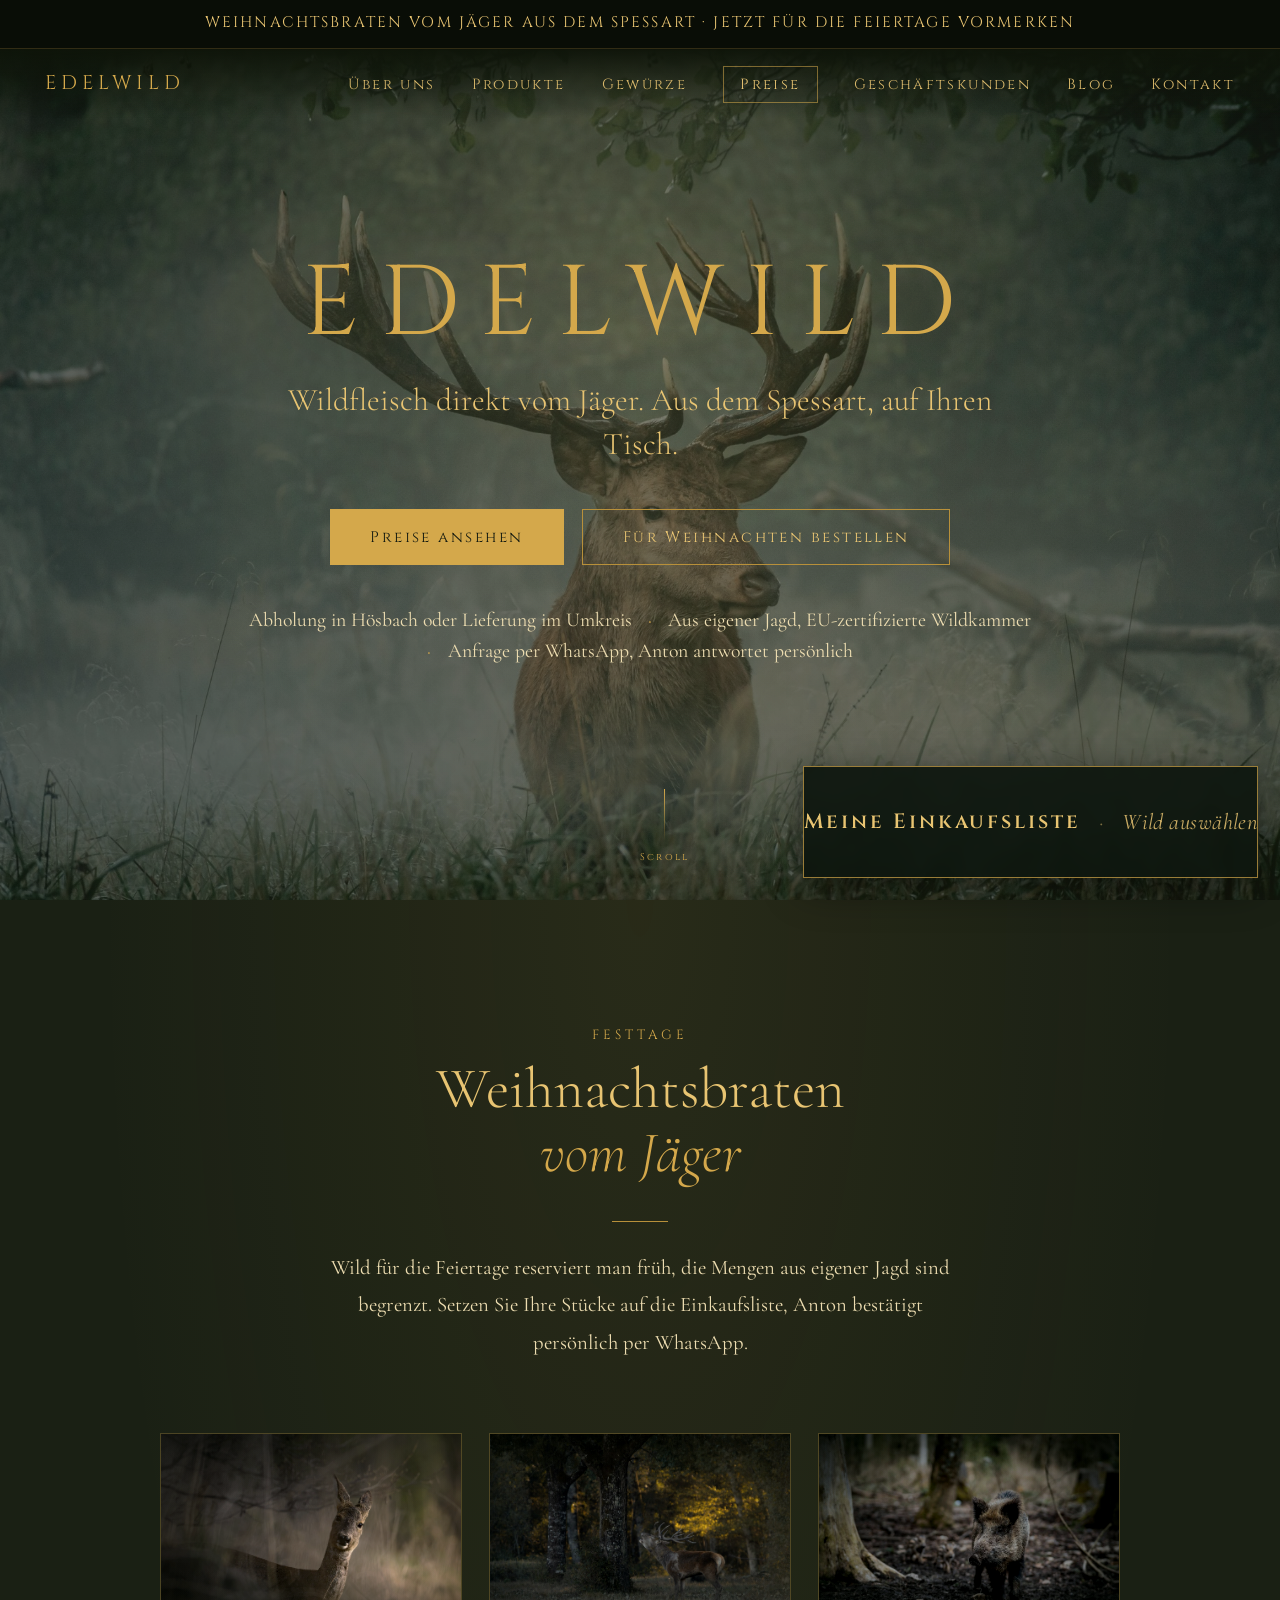
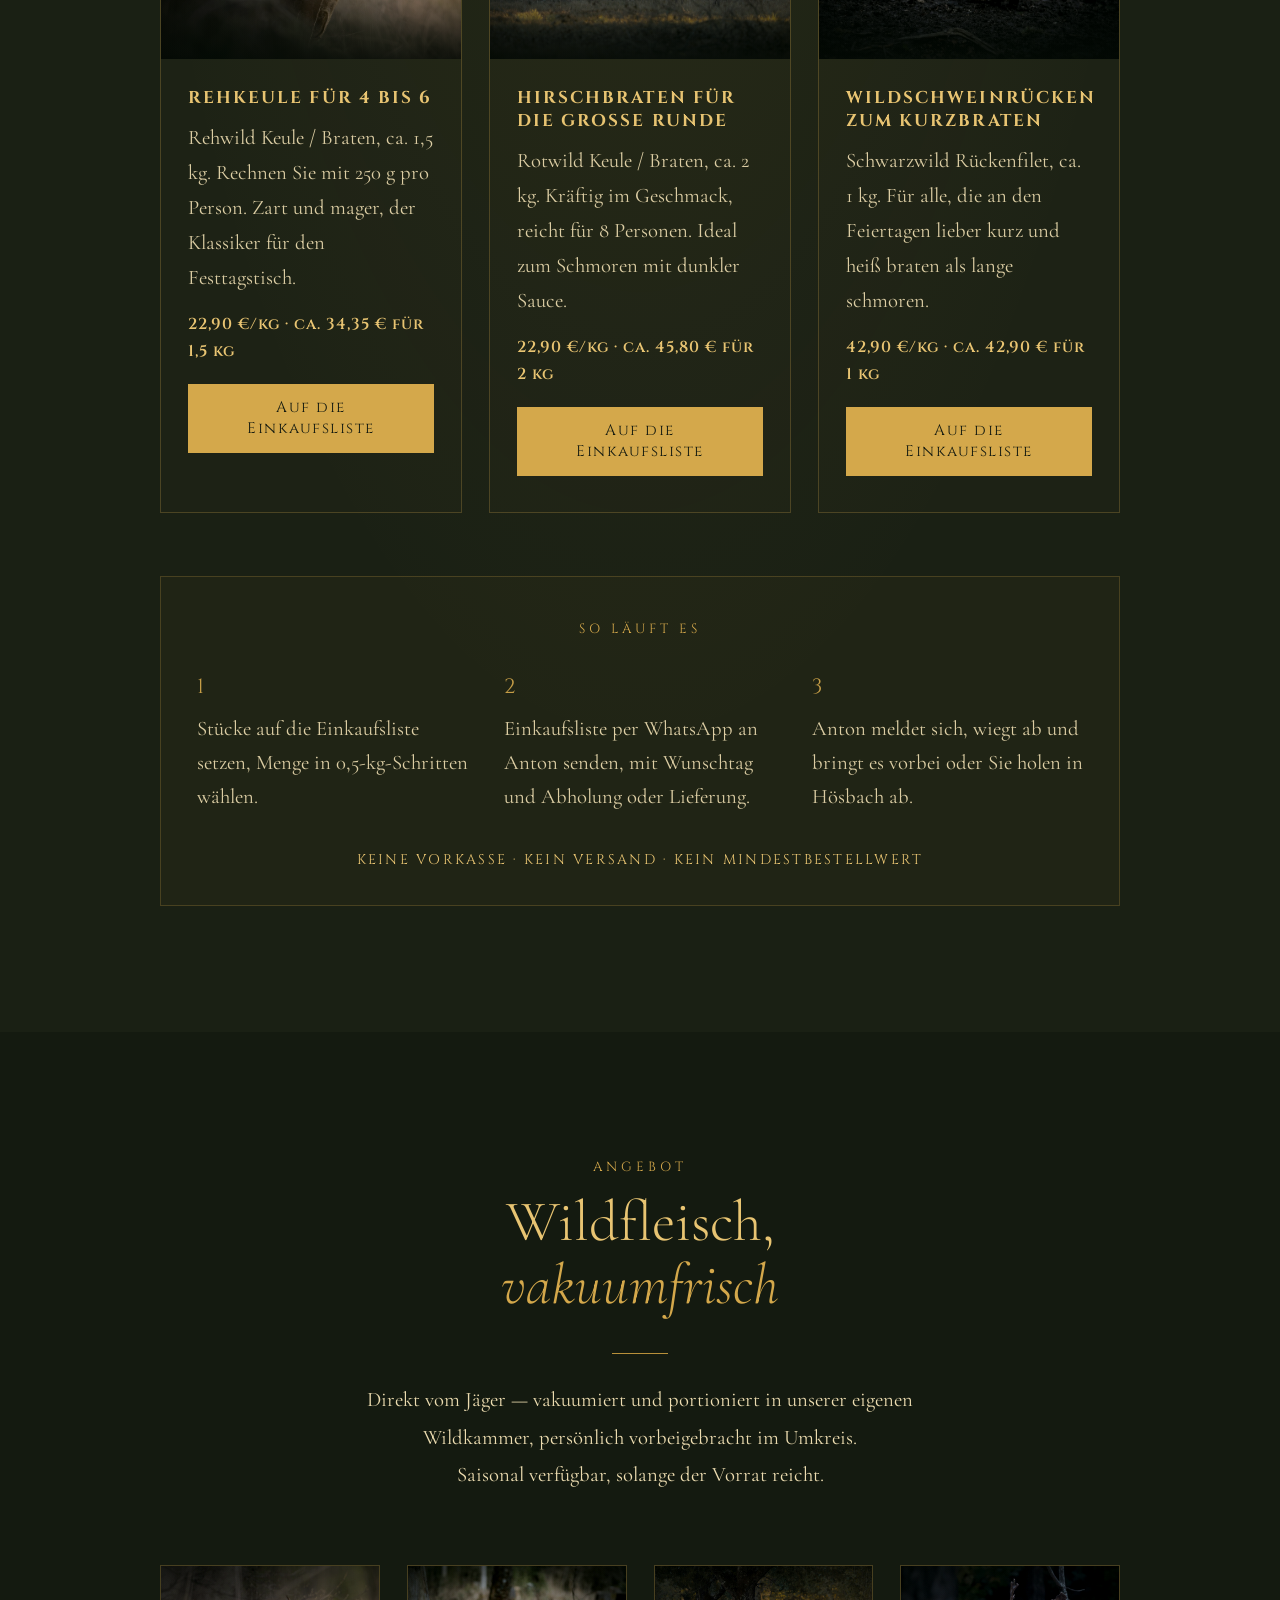
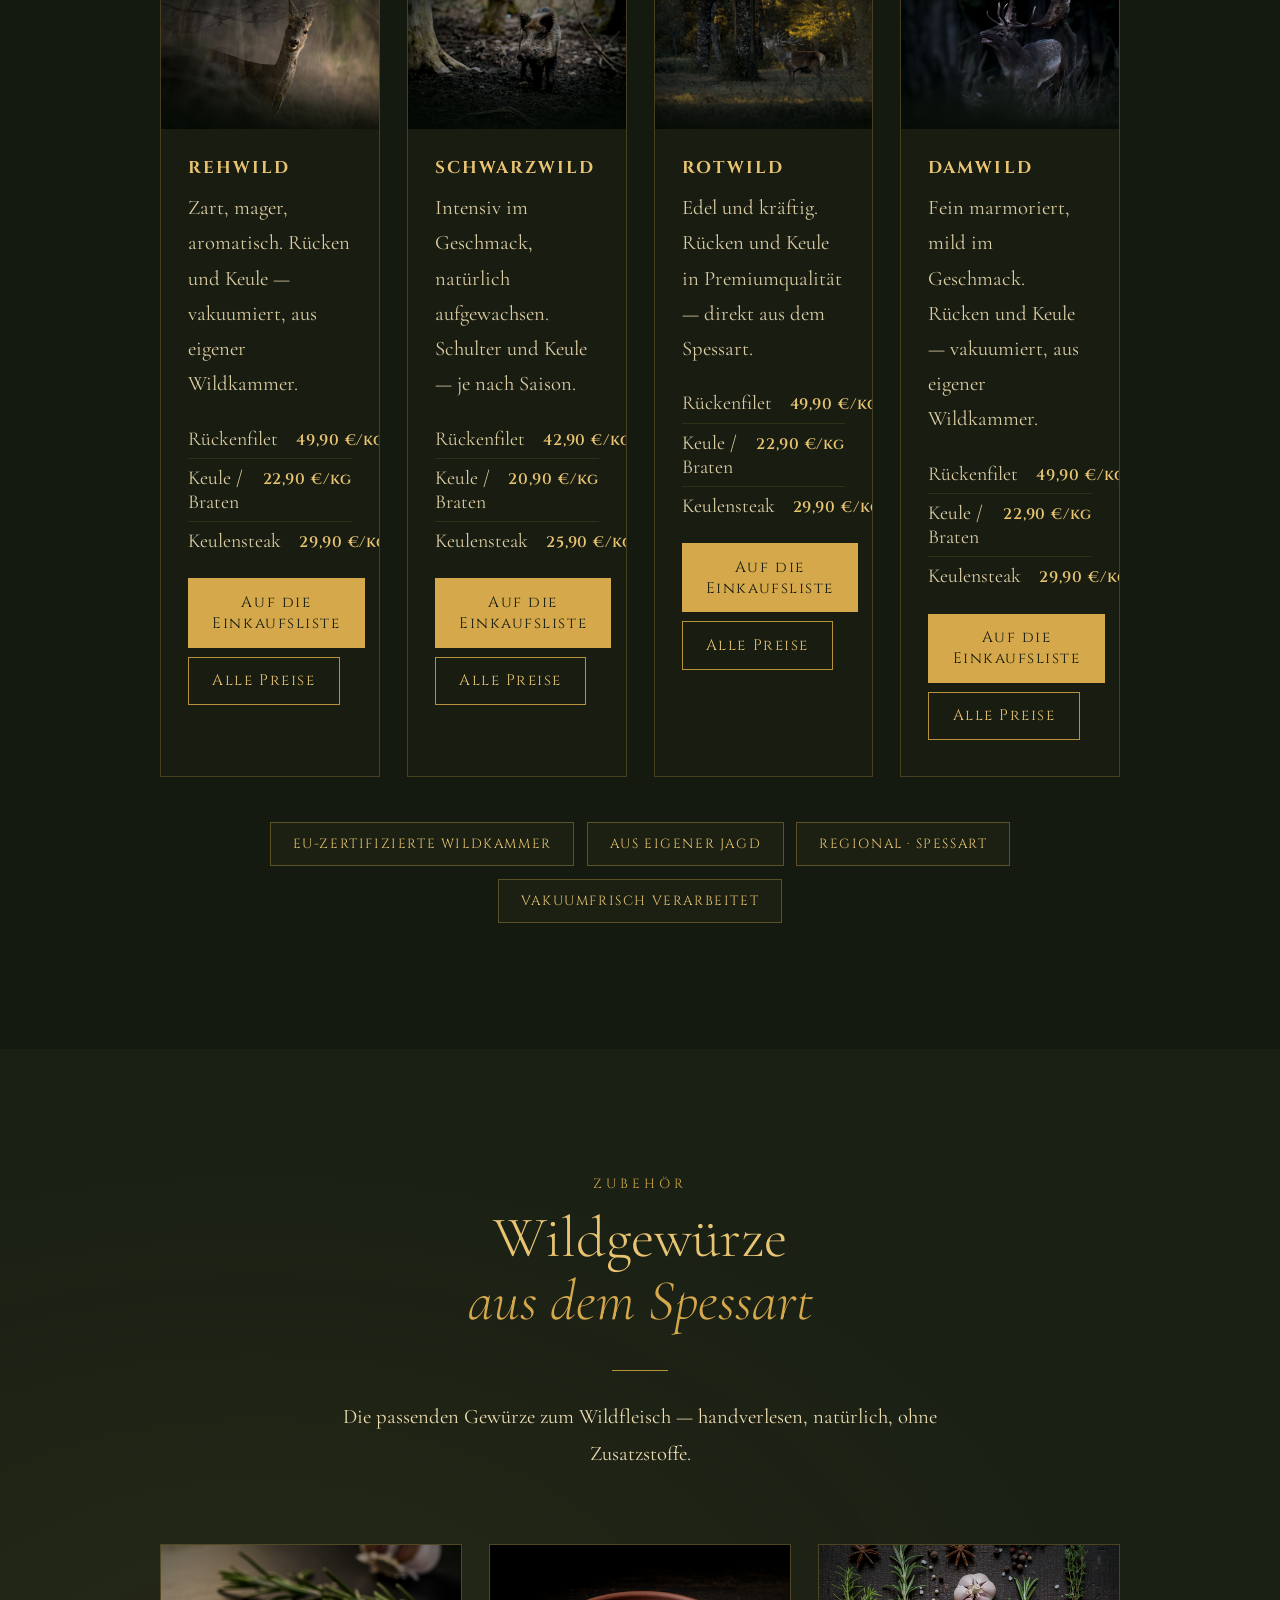
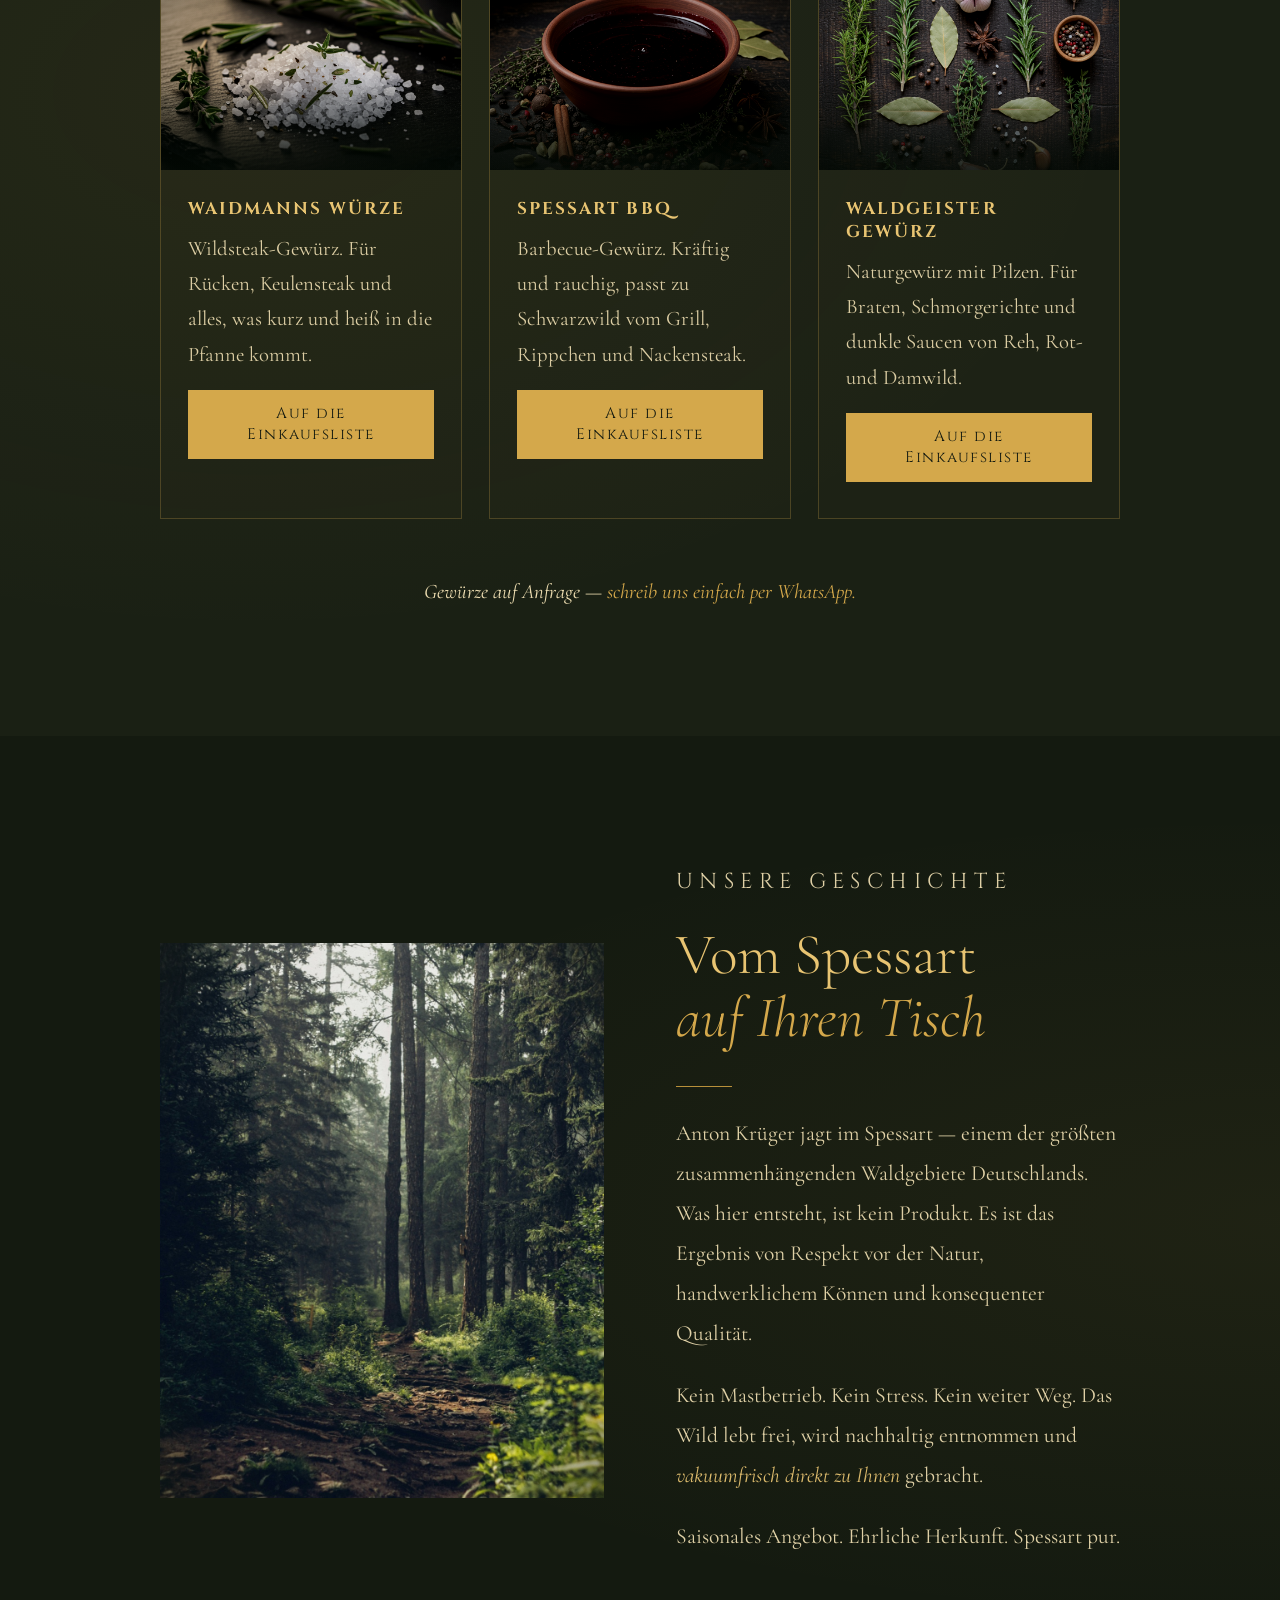
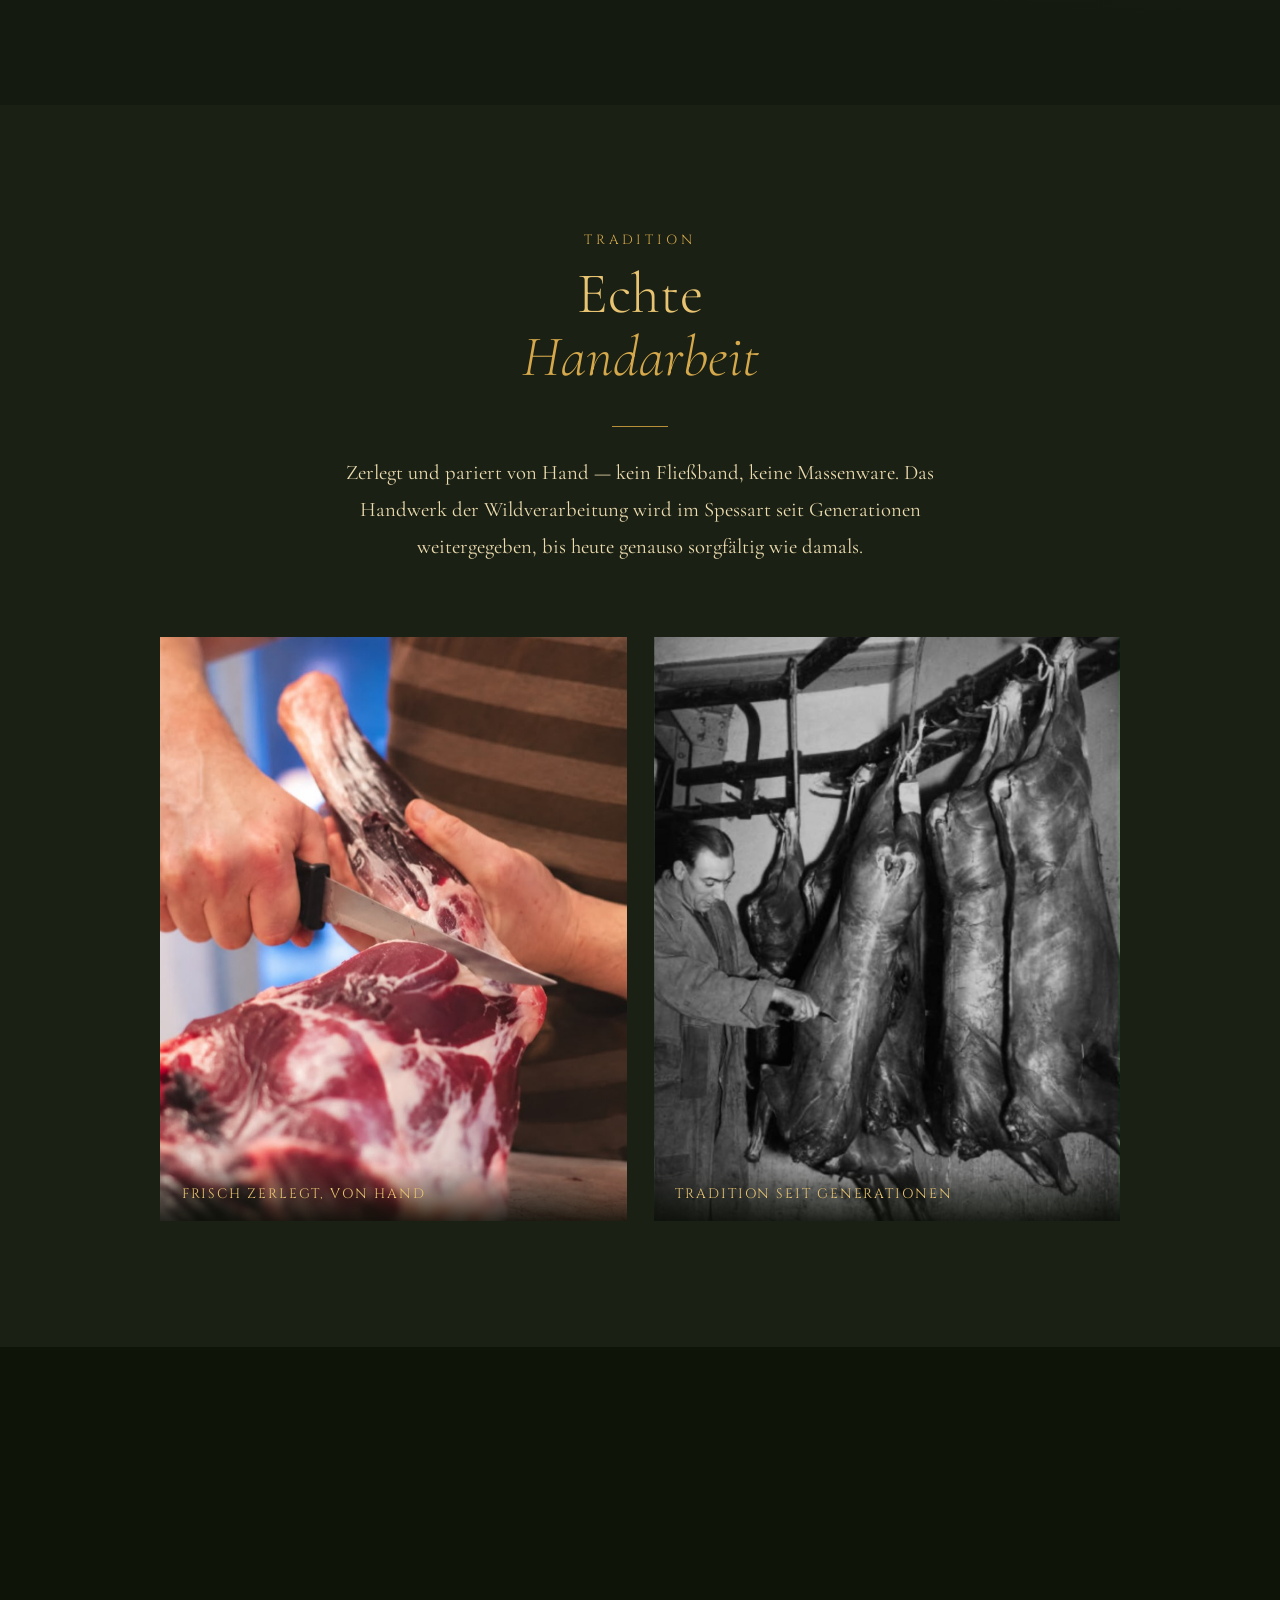
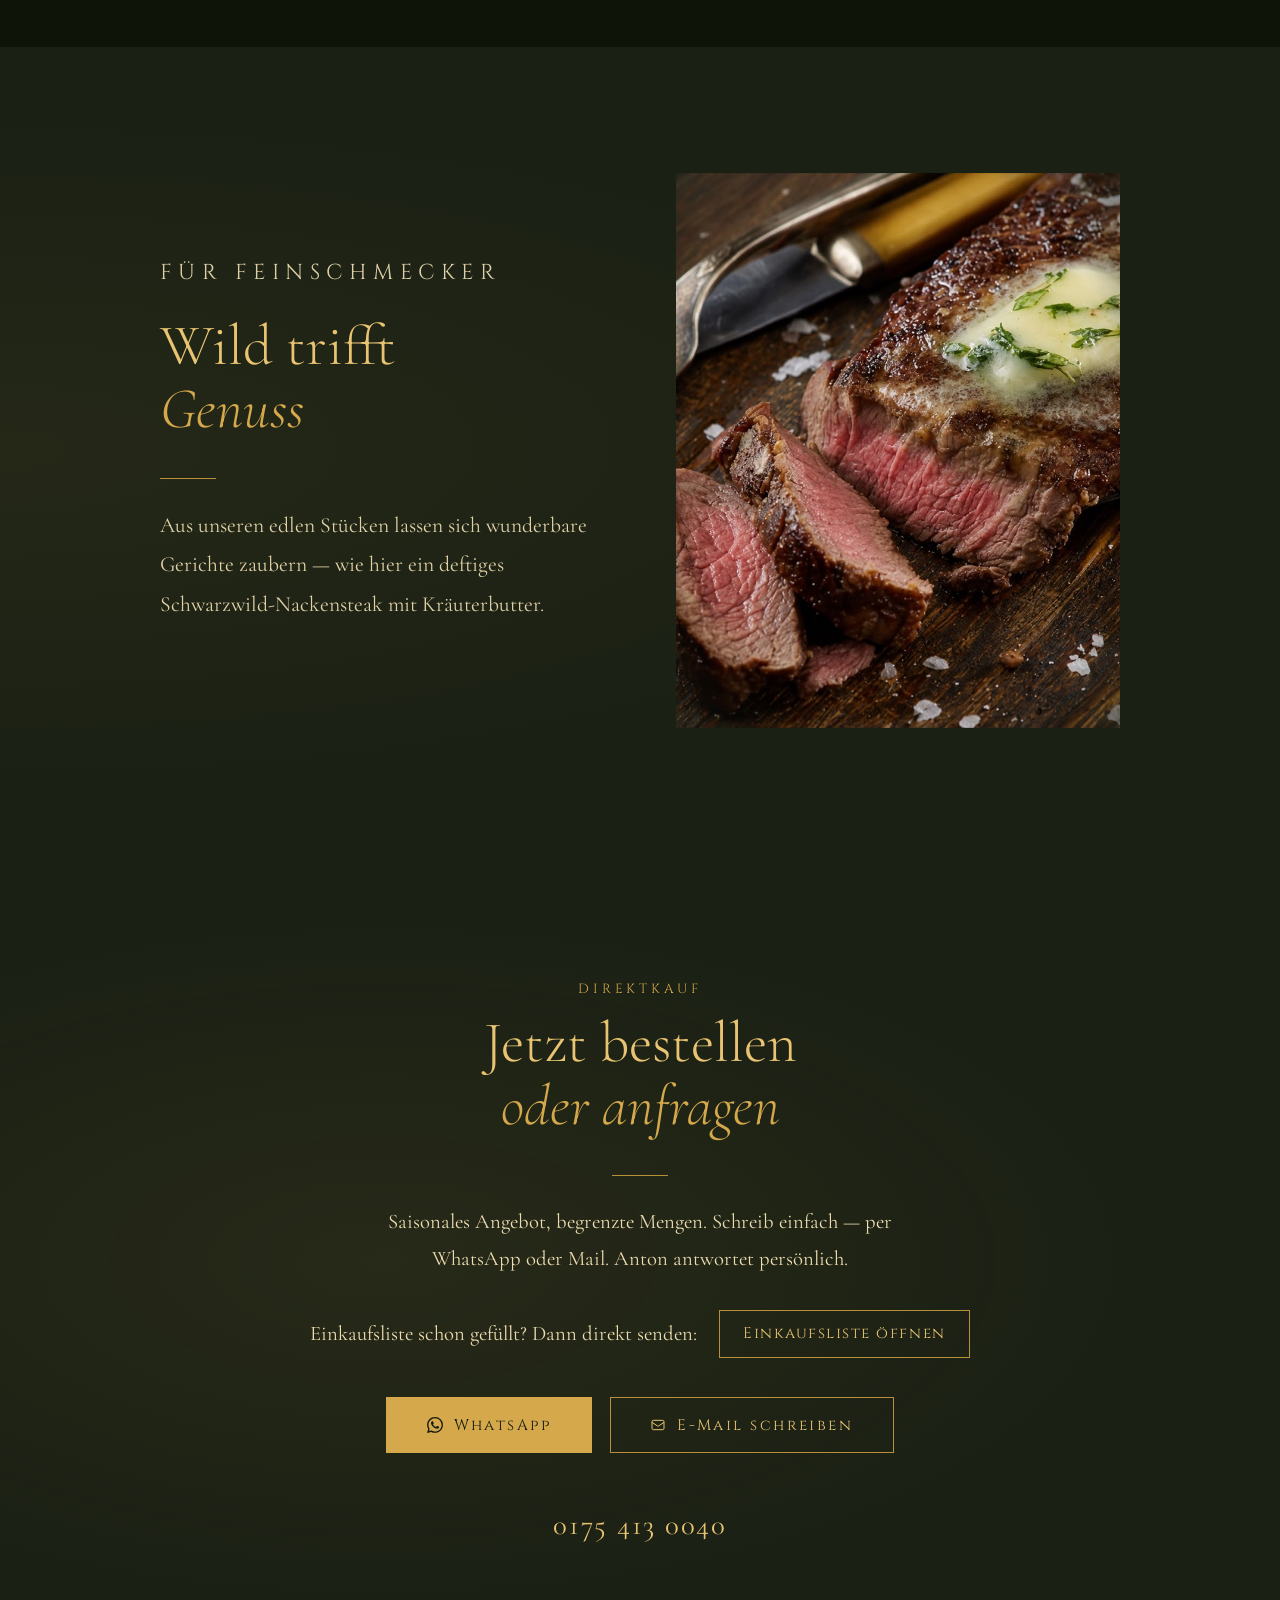
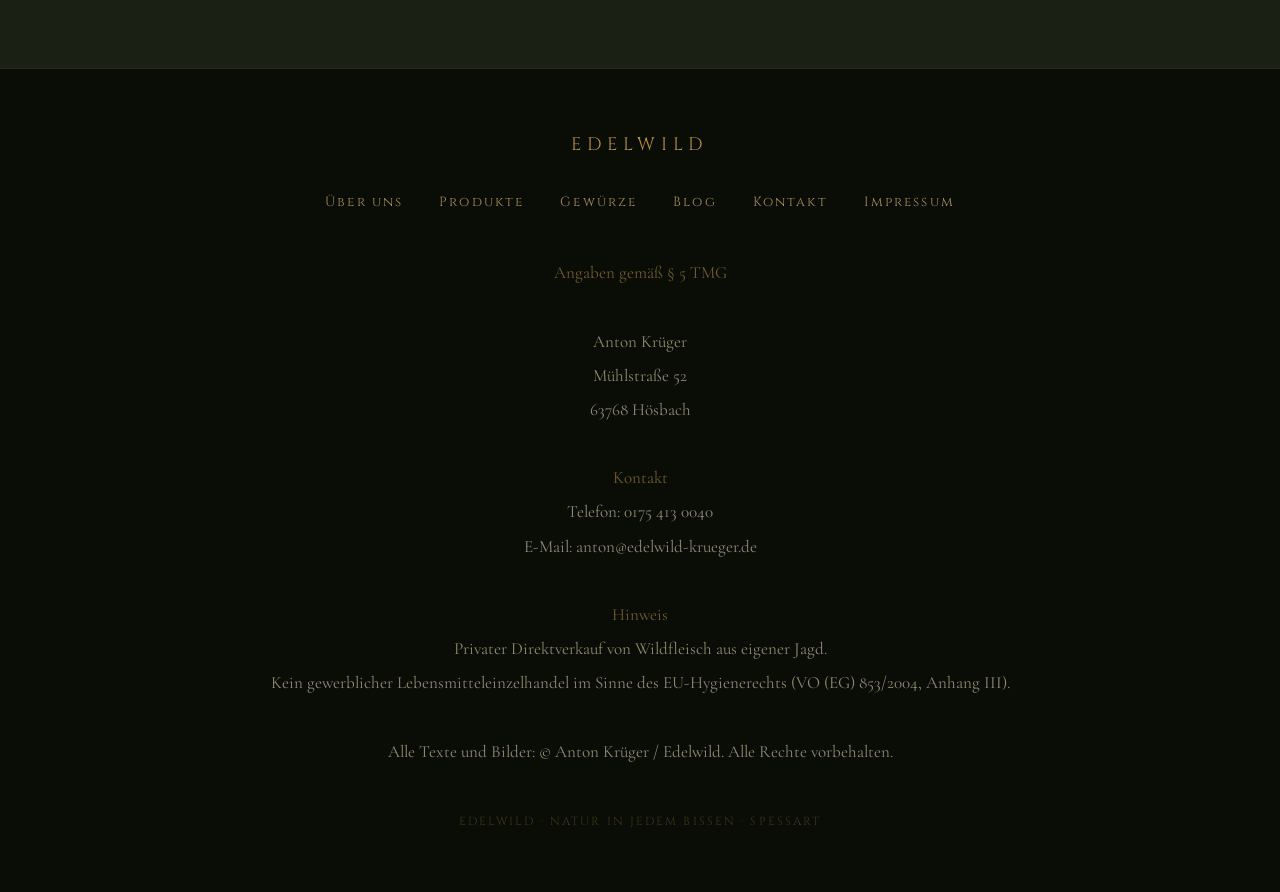
==== index.html @ cae8ca3a "Tierfotos stimmungsvoller: röhrender Hirsch, Reh im Gegenlicht, Damhirsch in der Dämmerung, Wildschw" ====
<!DOCTYPE html>
<html lang="de">
<head>
  <meta charset="UTF-8" />
  <meta name="viewport" content="width=device-width, initial-scale=1.0" />

  <title>Edelwild – Wildfleisch direkt vom Jäger | Spessart, Aschaffenburg, Hösbach</title>
  <meta name="description" content="Frisches Wildfleisch direkt vom Jäger aus dem Spessart. Rehwild, Rotwild, Damwild und Schwarzwild – vakuumiert, regional aus Hösbach bei Aschaffenburg. Jetzt bestellen." />
  <meta name="keywords" content="Wildfleisch kaufen, Wildfleisch Spessart, Rehwild direkt vom Jäger, Schwarzwild Aschaffenburg, Rotwild Hösbach, Damwild Spessart, Wildfleisch vakuumiert, Direktverkauf Wild" />
  <link rel="canonical" href="https://edelwild-krueger.de/" />

  <!-- Open Graph -->
  <meta property="og:type" content="website" />
  <meta property="og:url" content="https://edelwild-krueger.de/" />
  <meta property="og:title" content="Edelwild – Wildfleisch direkt vom Jäger | Spessart" />
  <meta property="og:description" content="Frisches Wildfleisch direkt vom Jäger aus dem Spessart. Rehwild, Rotwild, Damwild und Schwarzwild – vakuumiert, regional aus Hösbach bei Aschaffenburg." />
  <meta property="og:image" content="https://edelwild-krueger.de/images/hirsch.png" />
  <meta property="og:locale" content="de_DE" />
  <meta property="og:site_name" content="Edelwild" />

  <!-- Twitter Card -->
  <meta name="twitter:card" content="summary_large_image" />
  <meta name="twitter:title" content="Edelwild – Wildfleisch direkt vom Jäger | Spessart" />
  <meta name="twitter:description" content="Rehwild, Rotwild, Damwild und Schwarzwild – vakuumiert, regional aus Hösbach bei Aschaffenburg." />
  <meta name="twitter:image" content="https://edelwild-krueger.de/images/hirsch.png" />

  <!-- JSON-LD: LocalBusiness + Produkte -->
  <script type="application/ld+json">
  {
    "@context": "https://schema.org",
    "@graph": [
      {
        "@type": "LocalBusiness",
        "@id": "https://edelwild-krueger.de/#business",
        "name": "Edelwild",
        "description": "Privater Direktverkauf von Wildfleisch aus eigener Jagd im Spessart.",
        "founder": {
          "@type": "Person",
          "name": "Anton Krüger"
        },
        "address": {
          "@type": "PostalAddress",
          "streetAddress": "Mühlstraße 52",
          "addressLocality": "Hösbach",
          "postalCode": "63768",
          "addressCountry": "DE",
          "addressRegion": "Bayern"
        },
        "telephone": "+491754130040",
        "email": "anton@edelwild-krueger.de",
        "url": "https://edelwild-krueger.de/",
        "areaServed": ["Spessart", "Aschaffenburg", "Hösbach", "Bayern"],
        "priceRange": "€€",
        "image": "https://edelwild-krueger.de/images/hirsch.png"
      },
      {
        "@type": "Product",
        "name": "Rehwild vakuumiert",
        "description": "Zart, mager, aromatisch. Rücken und Keule – vakuumiert, aus eigener Wildkammer im Spessart.",
        "brand": { "@type": "Brand", "name": "Edelwild" },
        "offers": { "@type": "Offer", "availability": "https://schema.org/LimitedAvailability", "priceCurrency": "EUR" }
      },
      {
        "@type": "Product",
        "name": "Schwarzwild aus dem Spessart",
        "description": "Intensiv im Geschmack, natürlich aufgewachsen. Schulter und Keule – je nach Saison.",
        "brand": { "@type": "Brand", "name": "Edelwild" },
        "offers": { "@type": "Offer", "availability": "https://schema.org/LimitedAvailability", "priceCurrency": "EUR" }
      },
      {
        "@type": "Product",
        "name": "Rotwild Premiumqualität",
        "description": "Edel und kräftig. Rücken und Keule in Premiumqualität – direkt aus dem Spessart.",
        "brand": { "@type": "Brand", "name": "Edelwild" },
        "offers": { "@type": "Offer", "availability": "https://schema.org/LimitedAvailability", "priceCurrency": "EUR" }
      },
      {
        "@type": "Product",
        "name": "Damwild aus dem Spessart",
        "description": "Fein marmoriert, mild im Geschmack. Rücken und Keule – vakuumiert, aus eigener Wildkammer.",
        "brand": { "@type": "Brand", "name": "Edelwild" },
        "offers": { "@type": "Offer", "availability": "https://schema.org/LimitedAvailability", "priceCurrency": "EUR" }
      }
    ]
  }
  </script>

  <script defer src="/_vercel/insights/script.js"></script>

  <link rel="preconnect" href="https://fonts.googleapis.com" />
  <link rel="preconnect" href="https://fonts.gstatic.com" crossorigin />
  <link href="https://fonts.googleapis.com/css2?family=Cormorant+Garamond:ital,wght@0,300;0,400;0,600;1,300;1,400&family=Cinzel:wght@400;600&display=swap" rel="stylesheet" />
  <link rel="stylesheet" href="/bestellzettel.css" />
  <style>
    :root {
      --forest:     #141a10;
      --forest-mid: #1a2014;
      --gold:       #d4a84b;
      --gold-light: #e8c472;
      --gold-dim:   #b8903a;
      --gold-deep:  #8c6820;
      --text:       #ecdcb0;
    }

    *, *::before, *::after { box-sizing: border-box; margin: 0; padding: 0; }
    html { scroll-behavior: smooth; font-size: 18px; }
    body {
      background: var(--forest);
      color: var(--text);
      font-family: 'Cormorant Garamond', Georgia, serif;
      overflow-x: hidden;
    }

    /* ── NAV ─────────────────────────────── */
    nav {
      position: fixed; top: var(--bz-bar, 0); left: 0; right: 0; z-index: 100;
      display: flex; justify-content: space-between; align-items: center;
      padding: 1.2rem 2.5rem;
      background: linear-gradient(to bottom, rgba(14,20,9,0.97), transparent);
      transition: background 0.3s;
    }
    nav.scrolled {
      background: rgba(14,20,9,0.98);
      border-bottom: 1px solid rgba(212,168,75,0.12);
    }
    .nav-logo {
      font-family: 'Cinzel', serif;
      font-size: 1.1rem; letter-spacing: 0.25em;
      color: var(--gold); text-decoration: none;
    }
    .nav-links { display: flex; gap: 2rem; list-style: none; }
    .nav-links a {
      font-family: 'Cinzel', serif;
      font-size: 0.82rem; letter-spacing: 0.16em;
      color: var(--gold-light); text-decoration: none;
      opacity: 0.92; transition: opacity 0.2s;
    }
    .nav-links a:hover { opacity: 1; }
    .nav-links a.nav-highlight {
      padding: 0.45rem 0.9rem; opacity: 1;
      border: 1px solid rgba(212,168,75,0.55);
      transition: background 0.2s, color 0.2s;
    }
    .nav-links a.nav-highlight:hover { background: var(--gold); color: var(--forest); }
    .nav-burger {
      display: none; flex-direction: column; gap: 5px;
      cursor: pointer; background: none; border: none;
      padding: 0.5rem; z-index: 101;
    }
    .nav-burger span {
      display: block; width: 24px; height: 1px;
      background: var(--gold);
      transition: transform 0.3s, opacity 0.3s;
    }
    .nav-burger.open span:nth-child(1) { transform: translateY(6px) rotate(45deg); }
    .nav-burger.open span:nth-child(2) { opacity: 0; }
    .nav-burger.open span:nth-child(3) { transform: translateY(-6px) rotate(-45deg); }
    @media (max-width: 960px) {
      .nav-links { display: none; }
      .nav-burger { display: flex; }
      .nav-links.open {
        display: flex; flex-direction: column;
        position: fixed; top: 0; left: 0; right: 0; bottom: 0;
        background: rgba(9,13,6,0.98);
        justify-content: center; align-items: center;
        gap: 2.5rem; z-index: 99;
      }
      .nav-links.open a { font-size: 1.1rem; letter-spacing: 0.25em; }
    }

    /* ── HERO ────────────────────────────── */
    #hero {
      min-height: 100vh;
      display: flex; flex-direction: column;
      justify-content: center; align-items: center;
      text-align: center; position: relative;
      overflow: hidden; padding: 0 1.5rem;
    }
    .hero-bg {
      position: absolute; inset: 0;
      background:
        radial-gradient(ellipse at 50% 35%, rgba(212,168,75,0.18) 0%, rgba(212,168,75,0.04) 45%, transparent 70%),
        radial-gradient(ellipse at 75% 75%, rgba(140,104,32,0.12) 0%, transparent 55%),
        linear-gradient(160deg, #0e1409 0%, #141a10 55%, #0f1509 100%);
    }
    .hero-photo {
      position: absolute; inset: 0;
      background-size: cover; background-position: center;
      opacity: 0.4; transition: opacity 0.6s;
    }
    .hero-photo[data-loaded] { opacity: 0.4; }
    .hero-content { position: relative; z-index: 2; }
    .hero-wordmark {
      font-family: 'Cinzel', serif;
      font-size: clamp(2.2rem, 10vw, 5.5rem);
      letter-spacing: 0.22em; color: var(--gold);
      font-weight: 400; margin-bottom: 0.4rem;
      animation: fadeUp 1.2s ease both;
      filter: drop-shadow(0 4px 40px rgba(212,168,75,0.22));
    }
    .hero-claim {
      font-size: clamp(1.25rem, 3vw, 1.75rem);
      font-weight: 300; color: var(--gold-light);
      line-height: 1.4; max-width: 760px;
      margin: 0 auto 2.4rem;
      animation: fadeUp 1.2s 0.25s ease both;
    }
    .hero-btns {
      display: flex; flex-wrap: wrap; justify-content: center; gap: 1rem;
      margin-bottom: 2.4rem;
      animation: fadeUp 1.2s 0.5s ease both;
    }
    .hero-trust {
      list-style: none; display: flex; flex-wrap: wrap; justify-content: center;
      gap: 0.4rem 0.9rem; max-width: 1000px; margin: 0 auto;
      font-size: 1.1rem; opacity: 0.92;
      animation: fadeUp 1.2s 0.7s ease both;
    }
    .hero-trust li + li::before { content: "·"; color: var(--gold); margin-right: 0.9rem; }
    @media (max-width: 600px) {
      .hero-btns { flex-direction: column; width: 100%; max-width: 320px; margin-left: auto; margin-right: auto; }
      .hero-btns .btn { justify-content: center; }
    }
    @media (max-width: 820px) {
      .hero-trust { flex-direction: column; gap: 0.35rem; font-size: 1.05rem; }
      .hero-trust li + li::before { content: none; }
    }
    .scroll-hint {
      position: absolute; bottom: 2rem; left: 50%; transform: translateX(-50%);
      display: flex; flex-direction: column; align-items: center; gap: 0.5rem;
      opacity: 0.45; animation: fadeUp 1s 1.1s ease both;
    }
    .scroll-hint span {
      font-size: 0.55rem; letter-spacing: 0.22em;
      font-family: 'Cinzel', serif; color: var(--gold);
    }
    .scroll-line {
      width: 1px; height: 52px;
      background: linear-gradient(to bottom, var(--gold), transparent);
      animation: scrollPulse 2.2s infinite;
    }

    /* ── SECTION BASE ─────────────────────── */
    section { padding: 7rem 1.5rem; }
    .container { max-width: 960px; margin: 0 auto; }
    .section-label {
      font-family: 'Cinzel', serif;
      font-size: 0.74rem; letter-spacing: 0.3em;
      color: var(--gold); text-transform: uppercase;
      margin-bottom: 0.8rem;
    }
    .section-title {
      font-size: clamp(2rem, 5vw, 3.2rem);
      font-weight: 300; color: var(--gold-light);
      line-height: 1.1; margin-bottom: 2rem;
    }
    .section-title em { color: var(--gold); font-style: italic; }
    .divider {
      width: 56px; height: 1px;
      background: var(--gold-dim); margin: 1.5rem 0;
    }
    .divider.center { margin: 1.5rem auto; }
    section[id] { scroll-margin-top: 7.5rem; }

    /* ── WEIHNACHTEN ──────────────────────── */
    #weihnachten {
      background:
        radial-gradient(ellipse at 50% 0%, rgba(212,168,75,0.08) 0%, transparent 60%),
        var(--forest-mid);
      text-align: center;
    }
    .xmas-deadline {
      font-family: 'Cinzel', serif; font-size: 0.82rem;
      letter-spacing: 0.2em; text-transform: uppercase;
      color: var(--gold-light); margin-bottom: 1.4rem;
    }
    .xmas-grid {
      display: grid;
      grid-template-columns: repeat(auto-fit, minmax(240px, 1fr));
      gap: 1.5rem;
    }
    .xmas-price {
      margin-top: 0.9rem;
      font-family: 'Cinzel', serif; font-size: 0.88rem; font-weight: 600;
      letter-spacing: 0.06em; line-height: 1.7; color: var(--gold-light);
    }
    .xmas-price.bz-off {
      font-family: 'Cormorant Garamond', serif; font-style: italic;
      font-size: 1.05rem; letter-spacing: 0.02em; opacity: 0.8; font-weight: 400;
    }
    .product-card .btn:disabled { opacity: 0.4; cursor: default; }
    .steps {
      margin-top: 3.5rem; padding: 2.4rem 2rem 2rem;
      border: 1px solid rgba(212,168,75,0.22);
      background: rgba(212,168,75,0.03);
    }
    .steps-grid {
      display: grid; grid-template-columns: repeat(3, 1fr);
      gap: 2rem; text-align: left; margin-top: 1.8rem;
    }
    @media (max-width: 700px) {
      .steps { padding: 2rem 1.4rem 1.6rem; }
      .steps-grid { grid-template-columns: 1fr; gap: 1.4rem; }
    }
    .step-num {
      font-family: 'Cinzel', serif; font-size: 1.3rem;
      color: var(--gold); margin-bottom: 0.4rem;
    }
    .step p { font-size: 1.15rem; line-height: 1.65; opacity: 0.92; }
    .steps-note {
      margin-top: 2rem;
      font-family: 'Cinzel', serif; font-size: 0.78rem;
      letter-spacing: 0.16em; text-transform: uppercase; color: var(--gold-light);
    }

    /* ── STORY ────────────────────────────── */
    #story {
      background:
        radial-gradient(ellipse at 100% 50%, rgba(212,168,75,0.06) 0%, transparent 60%),
        var(--forest);
    }
    .story-grid {
      display: grid; grid-template-columns: 1fr 1fr;
      gap: 4rem; align-items: center;
    }
    @media (max-width: 700px) {
      .story-grid { grid-template-columns: 1fr; gap: 2.5rem; }
    }
    .story-photo {
      aspect-ratio: 4/5;
      background: linear-gradient(135deg, #1e2c20, #172219);
      background-size: cover; background-position: center;
      position: relative; overflow: hidden;
      mask-image: radial-gradient(ellipse 88% 88% at center, #000 60%, transparent 100%);
      -webkit-mask-image: radial-gradient(ellipse 88% 88% at center, #000 60%, transparent 100%);
    }
    .story-text p {
      font-size: 1.2rem; line-height: 1.85;
      color: var(--text); opacity: 0.94;
      margin-bottom: 1.2rem;
    }
    .story-text p em { color: var(--gold-light); font-style: italic; }

    /* ── HANDARBEIT ───────────────────────── */
    #handarbeit { background: var(--forest-mid); text-align: center; }
    .handarbeit-grid {
      display: grid; grid-template-columns: 1fr 1fr;
      gap: 1.5rem; margin-top: 1rem;
    }
    @media (max-width: 700px) {
      .handarbeit-grid { grid-template-columns: 1fr; }
    }
    .handarbeit-photo {
      aspect-ratio: 4/5;
      background: linear-gradient(135deg, #1e2c20, #172219);
      background-size: cover; background-position: center;
      position: relative; overflow: hidden;
    }
    .handarbeit-photo .caption {
      position: absolute; bottom: 0; left: 0; right: 0;
      padding: 1rem 1.2rem;
      background: linear-gradient(to top, rgba(10,14,7,0.85), transparent);
      font-family: 'Cinzel', serif; font-size: 0.76rem;
      letter-spacing: 0.14em; color: var(--gold-light);
      text-transform: uppercase; text-align: left;
    }

    /* ── PRODUKTE ─────────────────────────── */
    #produkte { background: var(--forest); text-align: center; }
    .products-intro {
      max-width: 640px; margin: 0 auto 4rem;
      font-size: 1.15rem; line-height: 1.8; opacity: 0.92;
    }
    .product-grid {
      display: grid;
      grid-template-columns: repeat(auto-fit, minmax(200px, 1fr));
      gap: 1.5rem;
    }
    .product-card {
      border: 1px solid rgba(212,168,75,0.25); overflow: hidden;
      transition: border-color 0.3s, transform 0.3s;
      background: rgba(212,168,75,0.02);
    }
    .product-card:hover {
      border-color: rgba(212,168,75,0.6);
      transform: translateY(-5px);
    }
    .product-photo {
      aspect-ratio: 4/3;
      background: linear-gradient(135deg, #1e2c20, #172219);
      background-size: cover; background-position: center;
      position: relative; overflow: hidden;
      filter: saturate(0.8) contrast(1.08) brightness(0.88);
      transition: filter 0.5s, transform 0.5s;
    }
    .product-photo::after {
      content: ''; position: absolute; inset: 0;
      background:
        radial-gradient(ellipse at center, transparent 45%, rgba(10,16,11,0.45) 100%),
        linear-gradient(to bottom, rgba(10,16,11,0.15) 0%, transparent 35%, transparent 60%, rgba(14,22,15,0.85) 100%);
      pointer-events: none;
    }
    .product-card:hover .product-photo { filter: saturate(0.9) contrast(1.08) brightness(0.95); }
    .product-body { padding: 1.5rem 1.5rem 2rem; text-align: left; }
    .product-body.no-photo { padding-top: 2.2rem; }
    .product-btns { display: flex; flex-wrap: wrap; gap: 0.5rem; margin-top: 1rem; }
    .product-btns .btn { margin-top: 0; }
    .product-name {
      font-family: 'Cinzel', serif;
      font-size: 0.95rem; letter-spacing: 0.12em;
      color: var(--gold-light); margin-bottom: 0.6rem;
    }
    .product-desc { font-size: 1.15rem; line-height: 1.7; opacity: 0.92; }
    .price-mini { list-style: none; margin-top: 1rem; }
    .price-mini li {
      display: flex; justify-content: space-between; align-items: baseline; gap: 1rem;
      padding: 0.4rem 0; border-bottom: 1px solid rgba(212,168,75,0.12);
      font-size: 1.1rem;
    }
    .price-mini li:last-child { border-bottom: none; }
    .price-mini li span:first-child { opacity: 0.92; }
    .price-mini .price {
      font-family: 'Cinzel', serif; font-size: 0.85rem; font-weight: 600;
      letter-spacing: 0.06em; color: var(--gold-light); white-space: nowrap;
    }
    .price-mini li.bz-off span { opacity: 0.55; }
    .price-mini li.bz-off span:first-child { text-decoration: line-through; }
    .price-mini li.bz-off .price {
      font-family: 'Cormorant Garamond', serif; font-style: italic;
      font-size: 1rem; font-weight: 400; letter-spacing: 0.02em;
    }

    .badges-row {
      display: flex; flex-wrap: wrap; gap: 0.7rem;
      justify-content: center; margin-top: 2.5rem;
    }
    .badge {
      display: inline-flex; align-items: center;
      padding: 0.55rem 1.2rem;
      border: 1px solid rgba(212,168,75,0.35);
      background: rgba(212,168,75,0.04);
      min-height: 44px;
      font-family: 'Cinzel', serif; font-size: 0.74rem;
      letter-spacing: 0.12em; text-transform: uppercase;
      color: var(--gold-light);
      text-decoration: none; transition: border-color 0.2s, color 0.2s;
    }
    a.badge:hover { border-color: var(--gold); color: var(--gold); }

    /* ── GEWÜRZE ──────────────────────────── */
    #gewuerze {
      background:
        radial-gradient(ellipse at 20% 50%, rgba(212,168,75,0.06) 0%, transparent 60%),
        var(--forest-mid);
      text-align: center;
    }
    .spice-note {
      margin-top: 3rem;
      font-size: 1.15rem; line-height: 1.8; opacity: 0.9;
      font-style: italic;
    }
    .spice-note a {
      color: var(--gold); text-decoration: none;
    }
    .spice-note a:hover { text-decoration: underline; }

    /* ── MOOD STRIP ───────────────────────── */
    #mood {
      padding: 0; display: grid;
      grid-template-columns: 1fr;
      height: 300px;
    }
    @media (max-width: 600px) {
      #mood { height: 220px; }
    }
    .mood-panel {
      background: #0f1408;
      background-size: cover; background-position: center;
      position: relative; overflow: hidden;
    }
    .mood-overlay {
      position: absolute; inset: 0;
      background: linear-gradient(to top, rgba(14,20,9,0.55) 0%, transparent 60%);
    }

    /* ── FEINSCHMECKER ─────────────────────── */
    #feinschmecker {
      background:
        radial-gradient(ellipse at 0% 50%, rgba(212,168,75,0.06) 0%, transparent 60%),
        var(--forest-mid);
    }
    .feinschmecker-grid {
      display: grid; grid-template-columns: 1fr 1fr;
      gap: 4rem; align-items: center;
    }
    @media (max-width: 700px) {
      .feinschmecker-grid { grid-template-columns: 1fr; gap: 2.5rem; }
      .feinschmecker-grid .story-photo { order: -1; }
    }
    /* ── KONTAKT ──────────────────────────── */
    #kontakt {
      background:
        radial-gradient(ellipse at 30% 50%, rgba(212,168,75,0.07) 0%, transparent 60%),
        var(--forest-mid);
      text-align: center;
    }
    .contact-intro {
      max-width: 560px; margin: 0 auto 3rem;
      font-size: 1.15rem; line-height: 1.8; opacity: 0.92;
    }
    .contact-zettel {
      display: flex; flex-wrap: wrap; align-items: center; justify-content: center;
      gap: 0.6rem 1.2rem; margin: -1.2rem auto 2.2rem;
      font-size: 1.15rem; opacity: 0.92;
    }
    .contact-zettel .btn-sm { margin-top: 0; }
    .contact-buttons {
      display: flex; flex-wrap: wrap; gap: 1rem;
      justify-content: center; margin-bottom: 3rem;
    }
    .btn {
      display: inline-flex; align-items: center; gap: 0.6rem;
      min-height: 48px; padding: 0.9rem 2.2rem;
      font-family: 'Cinzel', serif; font-size: 0.85rem;
      letter-spacing: 0.16em; text-decoration: none;
      transition: background 0.25s, color 0.25s, border-color 0.25s;
    }
    .btn-whatsapp {
      background: var(--gold); color: var(--forest);
      border: 1px solid var(--gold);
    }
    .btn-whatsapp:hover { background: var(--gold-light); border-color: var(--gold-light); }
    .btn-sm { padding: 0.7rem 1.3rem; font-size: 0.85rem; letter-spacing: 0.1em; margin-top: 1rem; }
    button.btn { cursor: pointer; }
    .btn-mail {
      background: transparent; color: var(--gold-light);
      border: 1px solid var(--gold-dim);
    }
    .btn-mail:hover { background: var(--gold); color: var(--forest); border-color: var(--gold); }
    .btn svg { width: 16px; height: 16px; flex-shrink: 0; }
    .contact-phone {
      font-size: 1.6rem; color: var(--gold-light); letter-spacing: 0.06em;
    }
    .contact-phone a { color: inherit; text-decoration: none; }
    .contact-phone a:hover { color: var(--gold); }

    /* ── FOOTER / IMPRESSUM ───────────────── */
    footer {
      background: #090d06;
      border-top: 1px solid rgba(212,168,75,0.18);
      padding: 3.5rem 1.5rem; text-align: center;
    }
    .footer-wordmark {
      font-family: 'Cinzel', serif;
      font-size: 1rem; letter-spacing: 0.32em;
      color: var(--gold-dim); margin-bottom: 1.8rem;
    }
    .footer-nav {
      display: flex; justify-content: center; gap: 2rem;
      list-style: none; margin-bottom: 2.5rem;
    }
    .footer-nav a {
      font-family: 'Cinzel', serif; font-size: 0.74rem;
      letter-spacing: 0.16em; color: var(--gold-light);
      text-decoration: none; opacity: 0.7;
      transition: opacity 0.2s;
    }
    .footer-nav a:hover { opacity: 1; }
    .impressum {
      font-size: 0.95rem; line-height: 2;
      color: var(--text); opacity: 0.6;
    }
    .impressum strong { color: var(--gold-dim); opacity: 1; font-weight: 400; }
    .impressum a { color: inherit; text-decoration: none; }
    .impressum a:hover { color: var(--gold-dim); opacity: 1; }
    .footer-copy {
      margin-top: 2.5rem; font-size: 0.65rem;
      letter-spacing: 0.18em; color: var(--gold-dim);
      opacity: 0.3; font-family: 'Cinzel', serif;
    }

    /* ── ANIMATIONS ───────────────────────── */
    @keyframes fadeUp {
      from { opacity: 0; transform: translateY(22px); }
      to   { opacity: 1; transform: translateY(0); }
    }
    @keyframes scrollPulse {
      0%, 100% { opacity: 0.25; }
      50%       { opacity: 0.75; }
    }
    .reveal {
      opacity: 0; transform: translateY(28px);
      transition: opacity 0.85s ease, transform 0.85s ease;
    }
    .reveal.visible { opacity: 1; transform: none; }
  </style>
</head>
<body>

<div class="bz-announce"><a href="/preise.html#weihnachten">Weihnachtsbraten vom Jäger aus dem Spessart · Jetzt für die Feiertage vormerken</a></div>

<!-- NAV -->
<nav id="nav">
  <a href="/" class="nav-logo">EDELWILD</a>
  <ul class="nav-links">
    <li><a href="/#story">Über uns</a></li>
    <li><a href="/#produkte">Produkte</a></li>
    <li><a href="/#gewuerze">Gewürze</a></li>
    <li><a href="/preise.html" class="nav-highlight">Preise</a></li>
    <li><a href="/geschaeftskunden.html">Geschäftskunden</a></li>
    <li><a href="/blog/">Blog</a></li>
    <li><a href="/#kontakt">Kontakt</a></li>
  </ul>
  <button class="nav-burger" id="nav-burger" aria-label="Menü öffnen">
    <span></span><span></span><span></span>
  </button>
</nav>

<!-- HERO -->
<section id="hero">
  <div class="hero-bg"></div>
  <div class="hero-photo" data-src="images/hirsch-hero.jpg" role="img" aria-label="Rotwild im Spessart – Edelwild Wildfleisch aus Hösbach bei Aschaffenburg"></div>
  <div class="hero-content">
    <h1 class="hero-wordmark">EDELWILD</h1>
    <p class="hero-claim">Wildfleisch direkt vom Jäger. Aus dem Spessart, auf Ihren Tisch.</p>
    <div class="hero-btns">
      <a href="/preise.html" class="btn btn-whatsapp">Preise ansehen</a>
      <a href="#weihnachten" class="btn btn-mail">Für Weihnachten bestellen</a>
    </div>
    <ul class="hero-trust">
      <li>Abholung in Hösbach oder Lieferung im Umkreis</li>
      <li>Aus eigener Jagd, EU-zertifizierte Wildkammer</li>
      <li>Anfrage per WhatsApp, Anton antwortet persönlich</li>
    </ul>
  </div>
  <div class="scroll-hint" aria-hidden="true">
    <div class="scroll-line"></div>
    <span>Scroll</span>
  </div>
</section>

<section id="weihnachten">
  <div class="container">
    <p class="section-label reveal">Festtage</p>
    <h2 class="section-title reveal">Weihnachtsbraten<br><em>vom Jäger</em></h2>
    <div class="divider center reveal"></div>
    <p class="xmas-deadline reveal" data-bz-info="weihnachten_bestellschluss" data-bz-template="Bestellschluss für Weihnachten: {v}" hidden></p>
    <p class="products-intro reveal">Wild für die Feiertage reserviert man früh, die Mengen aus eigener Jagd sind begrenzt. Setzen Sie Ihre Stücke auf die Einkaufsliste, Anton bestätigt persönlich per WhatsApp.</p>
    <div class="xmas-grid">

      <article class="product-card reveal">
        <div class="product-photo" data-src="images/tier-rehwild.jpg" role="img" aria-label="Reh im Gegenlicht am Waldrand – Rehwild aus dem Spessart"></div>
        <div class="product-body">
          <h3 class="product-name">REHKEULE FÜR 4 BIS 6</h3>
          <p class="product-desc">Rehwild Keule / Braten, ca. 1,5 kg. Rechnen Sie mit 250 g pro Person. Zart und mager, der Klassiker für den Festtagstisch.</p>
          <p class="xmas-price" data-bz-price-for="rehwild__keule-braten" data-bz-kg="1.5">22,90 €/kg · ca. 34,35 € für 1,5 kg</p>
          <button type="button" class="btn btn-whatsapp btn-sm" data-bz-item="rehwild__keule-braten">Auf die Einkaufsliste</button>
        </div>
      </article>

      <article class="product-card reveal">
        <div class="product-photo" data-src="images/tier-rotwild.jpg" role="img" aria-label="Röhrender Rothirsch im Herbstwald – Rotwild aus dem Spessart"></div>
        <div class="product-body">
          <h3 class="product-name">HIRSCHBRATEN FÜR DIE GROSSE RUNDE</h3>
          <p class="product-desc">Rotwild Keule / Braten, ca. 2 kg. Kräftig im Geschmack, reicht für 8 Personen. Ideal zum Schmoren mit dunkler Sauce.</p>
          <p class="xmas-price" data-bz-price-for="rotwild__keule-braten" data-bz-kg="2">22,90 €/kg · ca. 45,80 € für 2 kg</p>
          <button type="button" class="btn btn-whatsapp btn-sm" data-bz-item="rotwild__keule-braten">Auf die Einkaufsliste</button>
        </div>
      </article>

      <article class="product-card reveal">
        <div class="product-photo" data-src="images/tier-schwarzwild.jpg" role="img" aria-label="Wildschwein im dunklen Wald – Schwarzwild aus dem Spessart"></div>
        <div class="product-body">
          <h3 class="product-name">WILDSCHWEINRÜCKEN ZUM KURZBRATEN</h3>
          <p class="product-desc">Schwarzwild Rückenfilet, ca. 1 kg. Für alle, die an den Feiertagen lieber kurz und heiß braten als lange schmoren.</p>
          <p class="xmas-price" data-bz-price-for="schwarzwild__rueckenfilet" data-bz-kg="1">42,90 €/kg · ca. 42,90 € für 1 kg</p>
          <button type="button" class="btn btn-whatsapp btn-sm" data-bz-item="schwarzwild__rueckenfilet">Auf die Einkaufsliste</button>
        </div>
      </article>

    </div>

    <div class="steps reveal">
      <p class="section-label">So läuft es</p>
      <div class="steps-grid">
        <div class="step">
          <p class="step-num">1</p>
          <p>Stücke auf die Einkaufsliste setzen, Menge in 0,5-kg-Schritten wählen.</p>
        </div>
        <div class="step">
          <p class="step-num">2</p>
          <p>Einkaufsliste per WhatsApp an Anton senden, mit Wunschtag und Abholung oder Lieferung.</p>
        </div>
        <div class="step">
          <p class="step-num">3</p>
          <p>Anton meldet sich, wiegt ab und bringt es vorbei oder Sie holen in Hösbach ab.</p>
        </div>
      </div>
      <p class="steps-note">Keine Vorkasse · Kein Versand · Kein Mindestbestellwert</p>
    </div>
  </div>
</section>

<!-- PRODUKTE -->
<section id="produkte">
  <div class="container">
    <p class="section-label reveal">Angebot</p>
    <h2 class="section-title reveal">Wildfleisch,<br><em>vakuumfrisch</em></h2>
    <div class="divider center reveal"></div>
    <p class="products-intro reveal">Direkt vom Jäger — vakuumiert und portioniert in unserer eigenen Wildkammer, persönlich vorbeigebracht im Umkreis.<br>Saisonal verfügbar, solange der Vorrat reicht.</p>
    <div class="product-grid">

      <article class="product-card reveal" itemscope itemtype="https://schema.org/Product">
        <div class="product-photo" data-src="images/tier-rehwild.jpg" role="img" aria-label="Reh im Gegenlicht am Waldrand – Rehwild aus dem Spessart"></div>
        <div class="product-body">
          <h3 class="product-name" itemprop="name">REHWILD</h3>
          <p class="product-desc" itemprop="description">Zart, mager, aromatisch. Rücken und Keule — vakuumiert, aus eigener Wildkammer.</p>
          <ul class="price-mini" data-bz-pricelist="Rehwild" data-bz-cuts="Rückenfilet|Keule / Braten|Keulensteak">
            <li><span>Rückenfilet</span><span class="price">49,90 €/kg</span></li>
            <li><span>Keule / Braten</span><span class="price">22,90 €/kg</span></li>
            <li><span>Keulensteak</span><span class="price">29,90 €/kg</span></li>
          </ul>
          <div class="product-btns">
            <button type="button" class="btn btn-whatsapp btn-sm" data-bz-wildart="Rehwild">Auf die Einkaufsliste</button>
            <a href="/preise.html#rehwild" class="btn btn-mail btn-sm">Alle Preise</a>
          </div>
        </div>
      </article>

      <article class="product-card reveal" itemscope itemtype="https://schema.org/Product">
        <div class="product-photo" data-src="images/tier-schwarzwild.jpg" role="img" aria-label="Wildschwein im dunklen Wald – Schwarzwild aus dem Spessart"></div>
        <div class="product-body">
          <h3 class="product-name" itemprop="name">SCHWARZWILD</h3>
          <p class="product-desc" itemprop="description">Intensiv im Geschmack, natürlich aufgewachsen. Schulter und Keule — je nach Saison.</p>
          <ul class="price-mini" data-bz-pricelist="Schwarzwild" data-bz-cuts="Rückenfilet|Keule / Braten|Keulensteak">
            <li><span>Rückenfilet</span><span class="price">42,90 €/kg</span></li>
            <li><span>Keule / Braten</span><span class="price">20,90 €/kg</span></li>
            <li><span>Keulensteak</span><span class="price">25,90 €/kg</span></li>
          </ul>
          <div class="product-btns">
            <button type="button" class="btn btn-whatsapp btn-sm" data-bz-wildart="Schwarzwild">Auf die Einkaufsliste</button>
            <a href="/preise.html#schwarzwild" class="btn btn-mail btn-sm">Alle Preise</a>
          </div>
        </div>
      </article>

      <article class="product-card reveal" itemscope itemtype="https://schema.org/Product">
        <div class="product-photo" data-src="images/tier-rotwild.jpg" role="img" aria-label="Röhrender Rothirsch im Herbstwald – Rotwild aus dem Spessart"></div>
        <div class="product-body">
          <h3 class="product-name" itemprop="name">ROTWILD</h3>
          <p class="product-desc" itemprop="description">Edel und kräftig. Rücken und Keule in Premiumqualität — direkt aus dem Spessart.</p>
          <ul class="price-mini" data-bz-pricelist="Rotwild" data-bz-cuts="Rückenfilet|Keule / Braten|Keulensteak">
            <li><span>Rückenfilet</span><span class="price">49,90 €/kg</span></li>
            <li><span>Keule / Braten</span><span class="price">22,90 €/kg</span></li>
            <li><span>Keulensteak</span><span class="price">29,90 €/kg</span></li>
          </ul>
          <div class="product-btns">
            <button type="button" class="btn btn-whatsapp btn-sm" data-bz-wildart="Rotwild">Auf die Einkaufsliste</button>
            <a href="/preise.html#rotwild" class="btn btn-mail btn-sm">Alle Preise</a>
          </div>
        </div>
      </article>

      <article class="product-card reveal" itemscope itemtype="https://schema.org/Product">
        <div class="product-photo" data-src="images/tier-damwild.jpg" role="img" aria-label="Damhirsch mit Schaufelgeweih in der Dämmerung – Damwild aus dem Spessart"></div>
        <div class="product-body">
          <h3 class="product-name" itemprop="name">DAMWILD</h3>
          <p class="product-desc" itemprop="description">Fein marmoriert, mild im Geschmack. Rücken und Keule — vakuumiert, aus eigener Wildkammer.</p>
          <ul class="price-mini" data-bz-pricelist="Damwild" data-bz-cuts="Rückenfilet|Keule / Braten|Keulensteak">
            <li><span>Rückenfilet</span><span class="price">49,90 €/kg</span></li>
            <li><span>Keule / Braten</span><span class="price">22,90 €/kg</span></li>
            <li><span>Keulensteak</span><span class="price">29,90 €/kg</span></li>
          </ul>
          <div class="product-btns">
            <button type="button" class="btn btn-whatsapp btn-sm" data-bz-wildart="Damwild">Auf die Einkaufsliste</button>
            <a href="/preise.html#damwild" class="btn btn-mail btn-sm">Alle Preise</a>
          </div>
        </div>
      </article>

    </div>

    <div class="badges-row reveal">
      <a href="/blog/eu-wildkammer.html" class="badge">EU-zertifizierte Wildkammer</a>
      <span class="badge">Aus eigener Jagd</span>
      <span class="badge">Regional · Spessart</span>
      <span class="badge">Vakuumfrisch verarbeitet</span>
    </div>
  </div>
</section>

<!-- GEWÜRZE -->
<section id="gewuerze">
  <div class="container">
    <p class="section-label reveal">Zubehör</p>
    <h2 class="section-title reveal">Wildgewürze<br><em>aus dem Spessart</em></h2>
    <div class="divider center reveal"></div>
    <p class="products-intro reveal">Die passenden Gewürze zum Wildfleisch — handverlesen, natürlich, ohne Zusatzstoffe.</p>
    <div class="product-grid">

      <article class="product-card reveal">
        <div class="product-photo" data-src="images/freepik_coarse-sea-salt-with-moun_2802274522.png" role="img" aria-label="Waidmanns Würze – Wildsteak-Gewürz mit grobem Salz und Kräutern">
        </div>
        <div class="product-body">
          <h3 class="product-name">WAIDMANNS WÜRZE</h3>
          <p class="product-desc">Wildsteak-Gewürz. Für Rücken, Keulensteak und alles, was kurz und heiß in die Pfanne kommt.</p>
          <button type="button" class="btn btn-whatsapp btn-sm" data-bz-item="gewuerze__waidmanns-wuerze">Auf die Einkaufsliste</button>
        </div>
      </article>

      <article class="product-card reveal">
        <div class="product-photo" data-src="images/freepik_dark-red-wine-marinade-in_2802268952.png" role="img" aria-label="Spessart BBQ – dunkles Barbecue-Gewürz für Grill und Schmorgerichte">
        </div>
        <div class="product-body">
          <h3 class="product-name">SPESSART BBQ</h3>
          <p class="product-desc">Barbecue-Gewürz. Kräftig und rauchig, passt zu Schwarzwild vom Grill, Rippchen und Nackensteak.</p>
          <button type="button" class="btn btn-whatsapp btn-sm" data-bz-item="gewuerze__spessart-bbq">Auf die Einkaufsliste</button>
        </div>
      </article>

      <article class="product-card reveal">
        <div class="product-photo" data-src="images/freepik_flat-lay-of-wild-game-spi_2802264479.png" role="img" aria-label="Waldgeister Gewürz – Naturgewürz mit Pilzen, Wacholder und Kräutern">
        </div>
        <div class="product-body">
          <h3 class="product-name">WALDGEISTER GEWÜRZ</h3>
          <p class="product-desc">Naturgewürz mit Pilzen. Für Braten, Schmorgerichte und dunkle Saucen von Reh, Rot- und Damwild.</p>
          <button type="button" class="btn btn-whatsapp btn-sm" data-bz-item="gewuerze__waldgeister-gewuerz">Auf die Einkaufsliste</button>
        </div>
      </article>

    </div>
    <p class="spice-note reveal">Gewürze auf Anfrage — <a href="https://wa.me/491754130040?text=Hey%20Anton%2C%20ich%20habe%20Interesse%20an%20den%20Wildgewürzen.">schreib uns einfach per WhatsApp.</a></p>
  </div>
</section>

<section id="story">
  <div class="container">
    <div class="story-grid reveal">
      <div class="story-photo" data-src="images/waldweg-spessart.jpg" role="img" aria-label="Waldweg im Spessart – Jagdrevier von Anton Krüger aus Hösbach">
      </div>
      <div class="story-text">
        <p class="section-label">Unsere Geschichte</p>
        <h2 class="section-title">Vom Spessart<br><em>auf Ihren Tisch</em></h2>
        <div class="divider"></div>
        <p>Anton Krüger jagt im Spessart — einem der größten zusammenhängenden Waldgebiete Deutschlands. Was hier entsteht, ist kein Produkt. Es ist das Ergebnis von Respekt vor der Natur, handwerklichem Können und konsequenter Qualität.</p>
        <p>Kein Mastbetrieb. Kein Stress. Kein weiter Weg. Das Wild lebt frei, wird nachhaltig entnommen und <em>vakuumfrisch direkt zu Ihnen</em> gebracht.</p>
        <p>Saisonales Angebot. Ehrliche Herkunft. Spessart pur.</p>
      </div>
    </div>
  </div>
</section>

<section id="handarbeit">
  <div class="container">
    <p class="section-label reveal">Tradition</p>
    <h2 class="section-title reveal">Echte<br><em>Handarbeit</em></h2>
    <div class="divider center reveal"></div>
    <p class="products-intro reveal">Zerlegt und pariert von Hand — kein Fließband, keine Massenware. Das Handwerk der Wildverarbeitung wird im Spessart seit Generationen weitergegeben, bis heute genauso sorgfältig wie damals.</p>
    <div class="handarbeit-grid reveal">
      <div class="handarbeit-photo" data-src="images/handarbeit-schnitt.jpg" role="img" aria-label="Handwerkliche Zerlegung von Wildfleisch aus dem Spessart">
        <span class="caption">Frisch zerlegt, von Hand</span>
      </div>
      <div class="handarbeit-photo" data-src="images/handarbeit-historisch.jpg" role="img" aria-label="Historische Aufnahme der Wildverarbeitung – Tradition seit Generationen">
        <span class="caption">Tradition seit Generationen</span>
      </div>
    </div>
  </div>
</section>

<!-- MOOD STRIP -->
<div id="mood" aria-hidden="true">
  <div class="mood-panel" data-src="images/mood_spessart2.png">
    <div class="mood-overlay"></div>
  </div>
</div>

<!-- FÜR FEINSCHMECKER -->
<section id="feinschmecker">
  <div class="container">
    <div class="feinschmecker-grid reveal">
      <div class="story-text">
        <p class="section-label">Für Feinschmecker</p>
        <h2 class="section-title">Wild trifft<br><em>Genuss</em></h2>
        <div class="divider"></div>
        <p>Aus unseren edlen Stücken lassen sich wunderbare Gerichte zaubern — wie hier ein deftiges Schwarzwild-Nackensteak mit Kräuterbutter.</p>
      </div>
      <div class="story-photo" data-src="images/feinschmecker-steak.jpg" role="img" aria-label="Schwarzwildsteak mit Kräuterbutter – Zubereitungsidee"></div>
    </div>
  </div>
</section>

<!-- KONTAKT -->
<section id="kontakt">
  <div class="container">
    <p class="section-label reveal">Direktkauf</p>
    <h2 class="section-title reveal">Jetzt bestellen<br><em>oder anfragen</em></h2>
    <div class="divider center reveal"></div>
    <p class="contact-intro reveal">Saisonales Angebot, begrenzte Mengen. Schreib einfach — per WhatsApp oder Mail. Anton antwortet persönlich.</p>
    <div class="contact-zettel reveal">
      <span>Einkaufsliste schon gefüllt? Dann direkt senden:</span>
      <button type="button" class="btn btn-mail btn-sm" data-bz-open="drawer">Einkaufsliste öffnen</button>
    </div>
    <div class="contact-buttons reveal">
      <a href="https://wa.me/491754130040" target="_blank" rel="noopener noreferrer" class="btn btn-whatsapp" aria-label="Edelwild per WhatsApp kontaktieren">
        <svg viewBox="0 0 24 24" fill="currentColor" aria-hidden="true"><path d="M17.472 14.382c-.297-.149-1.758-.867-2.03-.967-.273-.099-.471-.148-.67.15-.197.297-.767.966-.94 1.164-.173.199-.347.223-.644.075-.297-.15-1.255-.463-2.39-1.475-.883-.788-1.48-1.761-1.653-2.059-.173-.297-.018-.458.13-.606.134-.133.298-.347.446-.52.149-.174.198-.298.298-.497.099-.198.05-.371-.025-.52-.075-.149-.669-1.612-.916-2.207-.242-.579-.487-.5-.669-.51-.173-.008-.371-.01-.57-.01-.198 0-.52.074-.792.372-.272.297-1.04 1.016-1.04 2.479 0 1.462 1.065 2.875 1.213 3.074.149.198 2.096 3.2 5.077 4.487.709.306 1.262.489 1.694.625.712.227 1.36.195 1.871.118.571-.085 1.758-.719 2.006-1.413.248-.694.248-1.289.173-1.413-.074-.124-.272-.198-.57-.347m-5.421 7.403h-.004a9.87 9.87 0 01-5.031-1.378l-.361-.214-3.741.982.998-3.648-.235-.374a9.86 9.86 0 01-1.51-5.26c.001-5.45 4.436-9.884 9.888-9.884 2.64 0 5.122 1.03 6.988 2.898a9.825 9.825 0 012.893 6.994c-.003 5.45-4.437 9.884-9.885 9.884m8.413-18.297A11.815 11.815 0 0012.05 0C5.495 0 .16 5.335.157 11.892c0 2.096.547 4.142 1.588 5.945L.057 24l6.305-1.654a11.882 11.882 0 005.683 1.448h.005c6.554 0 11.89-5.335 11.893-11.893a11.821 11.821 0 00-3.48-8.413z"/></svg>
        WhatsApp
      </a>
      <a href="mailto:anton@edelwild-krueger.de" class="btn btn-mail" aria-label="Edelwild per E-Mail kontaktieren">
        <svg viewBox="0 0 24 24" fill="none" stroke="currentColor" stroke-width="1.5" aria-hidden="true"><path d="M3 8l7.89 5.26a2 2 0 002.22 0L21 8M5 19h14a2 2 0 002-2V7a2 2 0 00-2-2H5a2 2 0 00-2 2v10a2 2 0 002 2z"/></svg>
        E-Mail schreiben
      </a>
    </div>
    <p class="contact-phone reveal">
      <a href="tel:+491754130040" aria-label="Edelwild anrufen: 0175 413 0040">0175 413 0040</a>
    </p>
  </div>
</section>

<!-- FOOTER / IMPRESSUM -->
<footer id="impressum">
  <p class="footer-wordmark">EDELWILD</p>
  <ul class="footer-nav">
    <li><a href="#story">Über uns</a></li>
    <li><a href="#produkte">Produkte</a></li>
    <li><a href="#gewuerze">Gewürze</a></li>
    <li><a href="/blog/">Blog</a></li>
    <li><a href="#kontakt">Kontakt</a></li>
    <li><a href="#impressum">Impressum</a></li>
  </ul>
  <div class="impressum">
    <strong>Angaben gemäß § 5 TMG</strong><br><br>
    Anton Krüger<br>
    Mühlstraße 52<br>
    63768 Hösbach<br><br>
    <strong>Kontakt</strong><br>
    Telefon: <a href="tel:+491754130040">0175 413 0040</a><br>
    E-Mail: <a href="mailto:anton@edelwild-krueger.de">anton@edelwild-krueger.de</a><br><br>
    <strong>Hinweis</strong><br>
    Privater Direktverkauf von Wildfleisch aus eigener Jagd.<br>
    Kein gewerblicher Lebensmitteleinzelhandel im Sinne des EU-Hygienerechts (VO (EG) 853/2004, Anhang III).<br><br>
    Alle Texte und Bilder: © Anton Krüger / Edelwild. Alle Rechte vorbehalten.
  </div>
  <p class="footer-copy">EDELWILD · NATUR IN JEDEM BISSEN · SPESSART</p>
</footer>

<script>
  // Nav scroll state
  const nav = document.getElementById('nav');
  window.addEventListener('scroll', () => {
    nav.classList.toggle('scrolled', window.scrollY > 60);
  }, { passive: true });

  // Lazy-load background images via data-src
  function loadBgImages() {
    document.querySelectorAll('[data-src]').forEach(el => {
      const src = el.dataset.src;
      const img = new Image();
      img.onload = () => {
        el.style.backgroundImage = `url('${src}')`;
        el.dataset.loaded = '';
      };
      img.src = src;
    });
  }
  if ('requestIdleCallback' in window) {
    requestIdleCallback(loadBgImages);
  } else {
    window.addEventListener('load', loadBgImages);
  }

  // Burger menu
  const burger = document.getElementById('nav-burger');
  const navLinks = document.querySelector('.nav-links');
  if (burger && navLinks) {
    burger.addEventListener('click', () => {
      burger.classList.toggle('open');
      navLinks.classList.toggle('open');
      burger.setAttribute('aria-label', navLinks.classList.contains('open') ? 'Menü schließen' : 'Menü öffnen');
    });
    navLinks.querySelectorAll('a').forEach(a => {
      a.addEventListener('click', () => {
        burger.classList.remove('open');
        navLinks.classList.remove('open');
        burger.setAttribute('aria-label', 'Menü öffnen');
      });
    });
  }

  // Scroll reveal
  const reveals = document.querySelectorAll('.reveal');
  const observer = new IntersectionObserver((entries) => {
    entries.forEach((e, i) => {
      if (e.isIntersecting) {
        setTimeout(() => e.target.classList.add('visible'), i * 75);
        observer.unobserve(e.target);
      }
    });
  }, { threshold: 0.1 });
  reveals.forEach(el => observer.observe(el));
</script>
<script defer src="/bestellzettel.js"></script>
</body>
</html>
---- bestellzettel.css ----
:root { --bz-bar: 2.7rem; }
@media (max-width: 900px) { :root { --bz-bar: 3.6rem; } }

.bz-announce {
  position: fixed; top: 0; left: 0; right: 0; z-index: 102;
  height: var(--bz-bar);
  display: flex; align-items: center; justify-content: center;
  padding: 0 1rem;
  background: #090d06;
  border-bottom: 1px solid rgba(212,168,75,0.2);
}
.bz-announce a {
  font-family: 'Cinzel', serif; font-size: 0.85rem; letter-spacing: 0.14em;
  text-transform: uppercase; color: var(--gold-light); text-decoration: none;
  text-align: center; line-height: 1.5;
  white-space: nowrap; overflow: hidden; text-overflow: ellipsis; max-width: 100%;
  transition: color 0.2s;
}
.bz-announce a:hover { color: var(--gold-light); }
@media (max-width: 900px) {
  .bz-announce a { font-size: 0.78rem; letter-spacing: 0.08em; white-space: normal; line-height: 1.35; }
}

.bz-sr {
  position: absolute; width: 1px; height: 1px;
  padding: 0; margin: -1px; overflow: hidden;
  clip: rect(0, 0, 0, 0); white-space: nowrap; border: 0;
}

.bz-add {
  display: inline-flex; align-items: center; justify-content: center;
  min-width: 48px; min-height: 48px; padding: 0 1rem;
  background: transparent; color: var(--gold-light);
  border: 1px solid rgba(212,168,75,0.5);
  font-family: 'Cinzel', serif; font-size: 0.85rem; letter-spacing: 0.12em;
  cursor: pointer; white-space: nowrap;
  transition: background 0.2s, color 0.2s, border-color 0.2s;
}
.bz-add:hover, .bz-add:focus-visible { background: var(--gold); color: var(--forest); border-color: var(--gold); outline: none; }
.bz-add .bz-plus { font-family: 'Cormorant Garamond', serif; font-size: 1.7rem; line-height: 1; }
.bz-add .bz-add-text { display: none; margin-left: 0.4rem; }
@media (min-width: 721px) {
  .bz-add .bz-add-text { display: inline; }
}

.menu-table td.price {
  text-align: right; white-space: nowrap;
  font-family: 'Cinzel', serif; font-size: 1rem; font-weight: 600;
  letter-spacing: 0.06em; color: var(--gold-light);
}
.menu-table td.action { width: 1%; text-align: right; padding-left: 0.6rem; }
.menu-table td.action:empty { padding: 0; }
@media (max-width: 720px) {
  .menu-card .menu-table td { padding: 0.85rem 1rem; font-size: 1.1rem; }
  .menu-card .menu-table td.price { font-size: 0.92rem; }
  .menu-card .menu-table td.action { padding-left: 0.3rem; }
}
.menu-table tr.bz-off td { opacity: 0.5; }
.menu-table tr.bz-off td.price { font-style: italic; font-family: 'Cormorant Garamond', serif; font-size: 1.05rem; font-weight: 400; letter-spacing: 0.02em; text-transform: none; }

.bz-info {
  max-width: 1020px; margin: 0 auto 3.5rem;
  display: flex; flex-wrap: wrap; justify-content: center; gap: 0.8rem;
}
.bz-info > p {
  padding: 0.7rem 1.4rem;
  border: 1px solid rgba(212,168,75,0.3);
  background: rgba(212,168,75,0.05);
  font-size: 1.1rem; line-height: 1.5; text-align: center;
}
.bz-info > p strong { color: var(--gold); font-weight: 400; font-family: 'Cinzel', serif; font-size: 0.78rem; letter-spacing: 0.18em; text-transform: uppercase; margin-right: 0.6rem; }

.bz-fab {
  position: fixed; right: 1.2rem; bottom: 1.2rem; z-index: 150;
  display: none; align-items: center; gap: 1rem;
  min-height: 64px; padding: 1.15rem 2rem;
  background: var(--gold); color: var(--forest);
  border: 1px solid var(--gold); cursor: pointer;
  font-family: 'Cinzel', serif; font-size: 0.85rem; font-weight: 600; letter-spacing: 0.14em;
  box-shadow: 0 10px 40px rgba(0,0,0,0.45);
  transition: background 0.2s, transform 0.2s;
}
.bz-fab.bz-visible { display: inline-flex; animation: bzTease 0.7s cubic-bezier(0.2, 0.8, 0.2, 1) 1.2s both; }
.bz-fab:hover, .bz-fab:focus-visible { background: var(--gold-light); outline: none; transform: translateY(-2px); }
.bz-fab.bz-empty { background: rgba(14,22,15,0.92); color: var(--gold-light); border-color: rgba(212,168,75,0.7); backdrop-filter: blur(6px); }
.bz-fab.bz-empty:hover, .bz-fab.bz-empty:focus-visible { background: var(--gold); color: var(--forest); }
.bz-fab.bz-empty .bz-fab-count { display: none; }
.bz-fab.bz-empty .bz-fab-sum { font-weight: 400; font-style: italic; opacity: 0.85; }
.bz-fab.bz-empty::before {
  content: ''; position: absolute; inset: -1px; border: 1px solid var(--gold);
  animation: bzPulse 2.4s ease-out 2s 3; opacity: 0; pointer-events: none;
}
.bz-fab-count { font-size: 0.9rem; letter-spacing: 0; }
.bz-fab-count::before, .bz-fab-sum::before { content: "·"; margin-right: 1rem; opacity: 0.6; }
@keyframes bzTease {
  from { opacity: 0; transform: translateY(24px); }
  to { opacity: 1; transform: translateY(0); }
}
@keyframes bzPulse {
  0% { opacity: 0.9; transform: scale(1); }
  100% { opacity: 0; transform: scale(1.25, 1.6); }
}
.bz-fab-sum { font-family: 'Cormorant Garamond', serif; font-size: 1.25rem; font-weight: 600; letter-spacing: 0.02em; }
.bz-fab.bz-bump { animation: bzBump 0.35s ease; }
@keyframes bzBump {
  0% { transform: scale(1); }
  40% { transform: scale(1.06); }
  100% { transform: scale(1); }
}

.bz-backdrop {
  position: fixed; inset: 0; z-index: 190;
  background: rgba(6,9,4,0.72);
  opacity: 0; visibility: hidden;
  transition: opacity 0.3s, visibility 0.3s;
}
.bz-backdrop.bz-open { opacity: 1; visibility: visible; }

.bz-dialog {
  position: fixed; z-index: 200; padding: 0; margin: 0;
  display: flex; flex-direction: column;
  background: var(--forest-mid); color: var(--text);
  border: 1px solid rgba(212,168,75,0.3);
  box-shadow: 0 30px 80px rgba(0,0,0,0.6);
  visibility: hidden;
  font-family: 'Cormorant Garamond', Georgia, serif;
}
.bz-dialog.bz-open { visibility: visible; }
.bz-dialog * { box-sizing: border-box; }

.bz-drawer {
  top: 0; right: 0; bottom: 0; width: min(600px, 100%);
  transform: translateX(100%);
  transition: transform 0.35s cubic-bezier(0.4, 0, 0.2, 1), visibility 0.35s;
}
.bz-drawer.bz-open { transform: none; }

.bz-picker {
  top: 50%; left: 50%; width: min(760px, calc(100% - 2rem));
  max-height: min(88vh, 820px);
  transform: translate(-50%, -50%) translateY(16px); opacity: 0;
  transition: transform 0.3s, opacity 0.3s, visibility 0.3s;
}
.bz-picker.bz-open { transform: translate(-50%, -50%); opacity: 1; }

@media (max-width: 720px) {
  .bz-drawer {
    top: auto; left: 0; right: 0; bottom: 0; width: 100%;
    max-height: 92vh; border-left: none; border-right: none;
    transform: translateY(100%);
  }
  .bz-drawer.bz-open { transform: none; }
  .bz-picker {
    top: auto; left: 0; right: 0; bottom: 0; width: 100%;
    max-height: 92vh; border-left: none; border-right: none;
    transform: translateY(100%); opacity: 1;
  }
  .bz-picker.bz-open { transform: none; }
  .bz-dialog::before {
    content: ""; display: block; width: 44px; height: 2px;
    margin: 0.7rem auto 0; background: rgba(212,168,75,0.4);
  }
  .bz-fab { left: 1rem; right: 1rem; bottom: 1rem; justify-content: space-between; padding: 1rem 1.4rem; font-size: 0.8rem; }
  .bz-fab > span { white-space: nowrap; }
  .bz-fab-sum { font-size: 1.15rem; }
}

.bz-head {
  display: flex; align-items: flex-start; justify-content: space-between; gap: 1rem;
  padding: 1.6rem 1.6rem 1.1rem;
  border-bottom: 1px solid rgba(212,168,75,0.15);
}
.bz-head .bz-label {
  font-family: 'Cinzel', serif; font-size: 0.74rem; letter-spacing: 0.26em;
  color: var(--gold); text-transform: uppercase; margin-bottom: 0.4rem;
}
.bz-head h2 {
  font-size: 2.1rem; font-weight: 300; color: var(--gold-light); line-height: 1.1;
}
.bz-head h2 em { color: var(--gold); font-style: italic; }
.bz-close {
  flex-shrink: 0; width: 48px; height: 48px;
  background: transparent; border: 1px solid rgba(212,168,75,0.35);
  color: var(--gold-light); font-size: 1.6rem; line-height: 1; cursor: pointer;
  transition: background 0.2s, color 0.2s;
}
.bz-close:hover, .bz-close:focus-visible { background: var(--gold); color: var(--forest); outline: none; }

.bz-body { flex: 1 1 auto; overflow-y: auto; overflow-x: hidden; padding: 1.2rem 1.6rem 1.6rem; -webkit-overflow-scrolling: touch; }
.bz-foot { padding: 1.1rem 1.6rem 1.4rem; border-top: 1px solid rgba(212,168,75,0.15); background: rgba(0,0,0,0.12); }

.bz-banner {
  padding: 0.75rem 1rem; margin-bottom: 1.2rem;
  border: 1px solid rgba(212,168,75,0.3); background: rgba(212,168,75,0.06);
  font-size: 1.05rem; line-height: 1.5;
}
.bz-banner strong { font-family: 'Cinzel', serif; font-weight: 400; font-size: 0.74rem; letter-spacing: 0.18em; text-transform: uppercase; color: var(--gold); margin-right: 0.5rem; }

.bz-persons {
  display: flex; flex-wrap: wrap; align-items: center; gap: 0.6rem 0.9rem;
  padding: 0.8rem 1rem; margin-bottom: 1.2rem;
  border: 1px dashed rgba(212,168,75,0.3);
  font-size: 1.05rem;
}
.bz-persons label { color: var(--gold-light); }
.bz-dialog .bz-persons input { width: 5.4rem; }
.bz-persons .bz-hint { flex-basis: 100%; font-size: 1rem; opacity: 0.88; font-style: italic; min-height: 1.2em; }

.bz-list { list-style: none; margin: 0; padding: 0; }
.bz-item {
  display: grid; grid-template-columns: 1fr auto; gap: 0.5rem 1rem; align-items: center;
  padding: 0.9rem 0; border-bottom: 1px solid rgba(212,168,75,0.1);
}
.bz-item:last-child { border-bottom: none; }
.bz-item.bz-off { opacity: 0.45; }
.bz-item-name { font-size: 1.15rem; line-height: 1.35; }
.bz-item-note { display: block; font-size: 0.95rem; opacity: 0.75; font-style: italic; }
.bz-item-price {
  font-family: 'Cinzel', serif; font-size: 0.95rem; font-weight: 600; letter-spacing: 0.06em;
  color: var(--gold-light); white-space: nowrap; text-align: right;
}
.bz-item-off { font-size: 1rem; font-style: italic; opacity: 0.8; text-align: right; }
.bz-item-ctrl { grid-column: 1 / -1; display: flex; flex-wrap: wrap; align-items: center; gap: 0.6rem; }
.bz-item-ctrl .bz-line { margin-left: auto; font-size: 1.1rem; opacity: 0.9; white-space: nowrap; }

.bz-qty { display: inline-flex; align-items: stretch; border: 1px solid rgba(212,168,75,0.35); }
.bz-qty button {
  width: 48px; min-height: 48px; background: transparent; border: none; color: var(--gold-light);
  font-family: 'Cormorant Garamond', serif; font-size: 1.8rem; line-height: 1; cursor: pointer;
  transition: background 0.15s, color 0.15s;
}
.bz-qty button:hover, .bz-qty button:focus-visible { background: var(--gold); color: var(--forest); outline: none; }
.bz-qty button:disabled { opacity: 0.3; cursor: default; background: transparent; color: var(--gold-light); }
.bz-qty output {
  min-width: 5.2rem; display: inline-flex; align-items: center; justify-content: center;
  padding: 0 0.5rem; font-size: 1.1rem; white-space: nowrap;
  border-left: 1px solid rgba(212,168,75,0.2); border-right: 1px solid rgba(212,168,75,0.2);
}

.bz-dialog .btn { cursor: pointer; justify-content: center; }
.bz-dialog .btn:disabled { opacity: 0.5; cursor: default; }
.bz-dialog .btn-sm { margin-top: 0; min-height: 48px; font-size: 0.85rem; padding: 0.7rem 1.3rem; }
.bz-dialog .btn-block { width: 100%; }
.bz-dialog .btn-ghost {
  background: transparent; color: var(--gold-light);
  border: 1px solid rgba(212,168,75,0.35);
}
.bz-dialog .btn-ghost:hover, .bz-dialog .btn-ghost:focus-visible { border-color: var(--gold); color: var(--gold); outline: none; }

.bz-empty { padding: 2rem 0; text-align: center; font-size: 1.15rem; opacity: 0.88; line-height: 1.7; }

.bz-pos {
  display: grid; grid-template-columns: 1fr auto auto; gap: 0.3rem 0.8rem; align-items: center;
  padding: 0.85rem 0; border-bottom: 1px solid rgba(212,168,75,0.1);
}
.bz-pos-name { grid-column: 1; font-size: 1.15rem; line-height: 1.3; }
.bz-pos-name small { display: block; font-family: 'Cinzel', serif; font-size: 0.7rem; letter-spacing: 0.18em; color: var(--gold-dim); text-transform: uppercase; margin-bottom: 0.15rem; }
.bz-pos .bz-qty { grid-column: 1; justify-self: start; }
.bz-pos-price { grid-column: 2; grid-row: 1 / span 2; font-family: 'Cinzel', serif; font-size: 0.95rem; font-weight: 600; letter-spacing: 0.06em; color: var(--gold-light); white-space: nowrap; text-align: right; }
.bz-remove {
  grid-column: 3; grid-row: 1 / span 2;
  width: 44px; height: 44px; background: transparent; border: 1px solid transparent;
  color: var(--gold-light); font-size: 1.5rem; line-height: 1; cursor: pointer;
  transition: border-color 0.2s, color 0.2s;
}
.bz-remove:hover, .bz-remove:focus-visible { border-color: var(--gold); color: var(--gold); outline: none; }

.bz-sum {
  display: flex; justify-content: space-between; align-items: baseline; gap: 1rem;
  padding: 1.1rem 0 0.3rem;
  font-family: 'Cinzel', serif; font-size: 0.9rem; letter-spacing: 0.16em; color: var(--gold-light);
}
.bz-sum strong { font-weight: 600; font-size: 1.25rem; color: var(--gold-light); }
.bz-sum-note { font-size: 1rem; font-style: italic; opacity: 0.85; line-height: 1.5; margin-bottom: 1.4rem; }

.bz-form { display: grid; gap: 0.9rem; margin-top: 0.4rem; }
.bz-field label, .bz-field legend, .bz-field-label {
  display: block; font-family: 'Cinzel', serif; font-size: 0.74rem; letter-spacing: 0.2em;
  text-transform: uppercase; color: var(--gold); margin-bottom: 0.45rem;
}
.bz-field label .bz-req { color: var(--gold); }
.bz-dialog input[type="text"], .bz-dialog input[type="number"], .bz-dialog input[type="date"], .bz-dialog textarea {
  width: 100%; min-height: 48px; padding: 0.65rem 0.9rem;
  background: rgba(0,0,0,0.25); color: var(--text);
  border: 1px solid rgba(212,168,75,0.35);
  font-family: 'Cormorant Garamond', Georgia, serif; font-size: 1.1rem;
  border-radius: 0; -webkit-appearance: none; appearance: none;
  color-scheme: dark;
}
.bz-dialog input:focus, .bz-dialog textarea:focus { outline: none; border-color: var(--gold); }
.bz-dialog input[aria-invalid="true"] { border-color: #c0603a; }
.bz-dialog textarea { min-height: 4.5rem; resize: vertical; }
.bz-field .bz-error { display: none; font-size: 1rem; color: #e0906f; margin-top: 0.3rem; }
.bz-field .bz-error.bz-show { display: block; }
.bz-radios { display: flex; gap: 0.6rem; border: none; padding: 0; margin: 0; }
.bz-radios label {
  flex: 1; display: flex; align-items: center; justify-content: center; gap: 0.5rem;
  min-height: 48px; padding: 0.65rem 0.6rem; margin: 0; cursor: pointer;
  border: 1px solid rgba(212,168,75,0.35);
  font-family: 'Cinzel', serif; font-size: 0.82rem; letter-spacing: 0.12em; color: var(--gold-light);
  text-transform: none;
  transition: background 0.2s, color 0.2s, border-color 0.2s;
}
.bz-radios label:has(input:checked) { background: var(--gold); color: var(--forest); border-color: var(--gold); }
.bz-radios label:has(input:focus-visible) { outline: 2px solid var(--gold-light); outline-offset: 2px; }
.bz-radios input { position: absolute; opacity: 0; width: 1px; height: 1px; }
.bz-radios label.bz-checked { background: var(--gold); color: var(--forest); border-color: var(--gold); }
.bz-field[hidden] { display: none; }

.bz-actions { display: grid; gap: 0.7rem; }
.bz-actions .btn-whatsapp { min-height: 56px; font-size: 0.95rem; font-weight: 600; letter-spacing: 0.2em; padding: 1rem 1.5rem; }
.bz-actions .bz-row { display: flex; gap: 0.6rem; }
.bz-actions .bz-row .btn { flex: 1; min-height: 48px; font-size: 0.8rem; padding: 0.75rem 0.8rem; }
.bz-closed {
  padding: 0.9rem 1rem; border: 1px solid rgba(212,168,75,0.3);
  background: rgba(212,168,75,0.06); text-align: center; font-size: 1.1rem; line-height: 1.5;
}
.bz-status { font-size: 1rem; text-align: center; opacity: 0.9; min-height: 1.3em; margin-top: 0.4rem; font-style: italic; }

body.bz-lock { overflow: hidden; }

@media (max-width: 720px) {
  .bz-head { padding: 1.1rem 1.4rem 0.8rem; }
  .bz-head h2 { font-size: 1.6rem; }
  .bz-body { padding: 1rem 1.4rem 1.2rem; }
  .bz-foot { padding: 0.9rem 1.4rem 1rem; }
  .bz-pos { grid-template-columns: 1fr auto; }
  .bz-pos-name { grid-column: 1; grid-row: 1; }
  .bz-remove { grid-column: 2; grid-row: 1; justify-self: end; }
  .bz-pos .bz-qty { grid-column: 1; grid-row: 2; }
  .bz-pos-price { grid-column: 2; grid-row: 2; align-self: center; }
}
@media (max-width: 480px) {
  .bz-actions .bz-row { flex-direction: column; gap: 0.5rem; }
  .bz-actions .bz-row .btn { min-height: 44px; padding: 0.5rem 0.8rem; font-size: 0.78rem; }
}
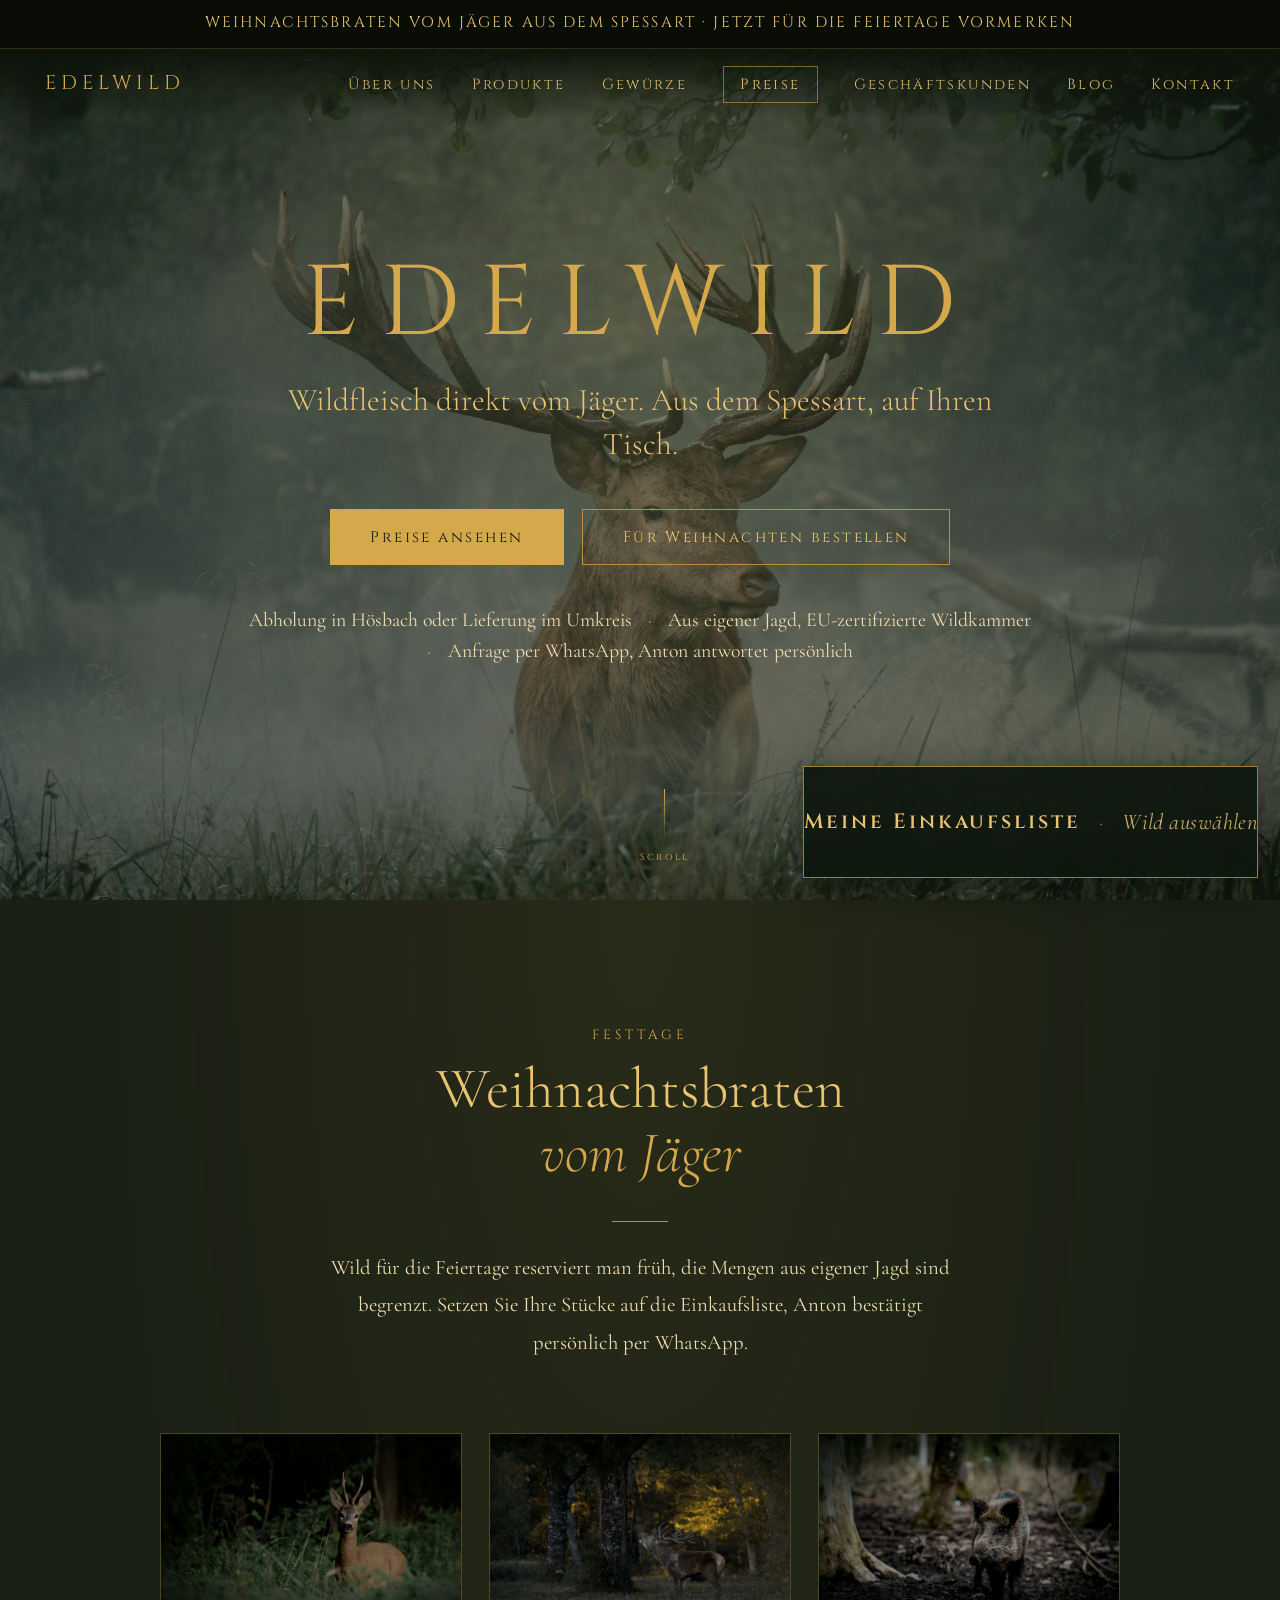
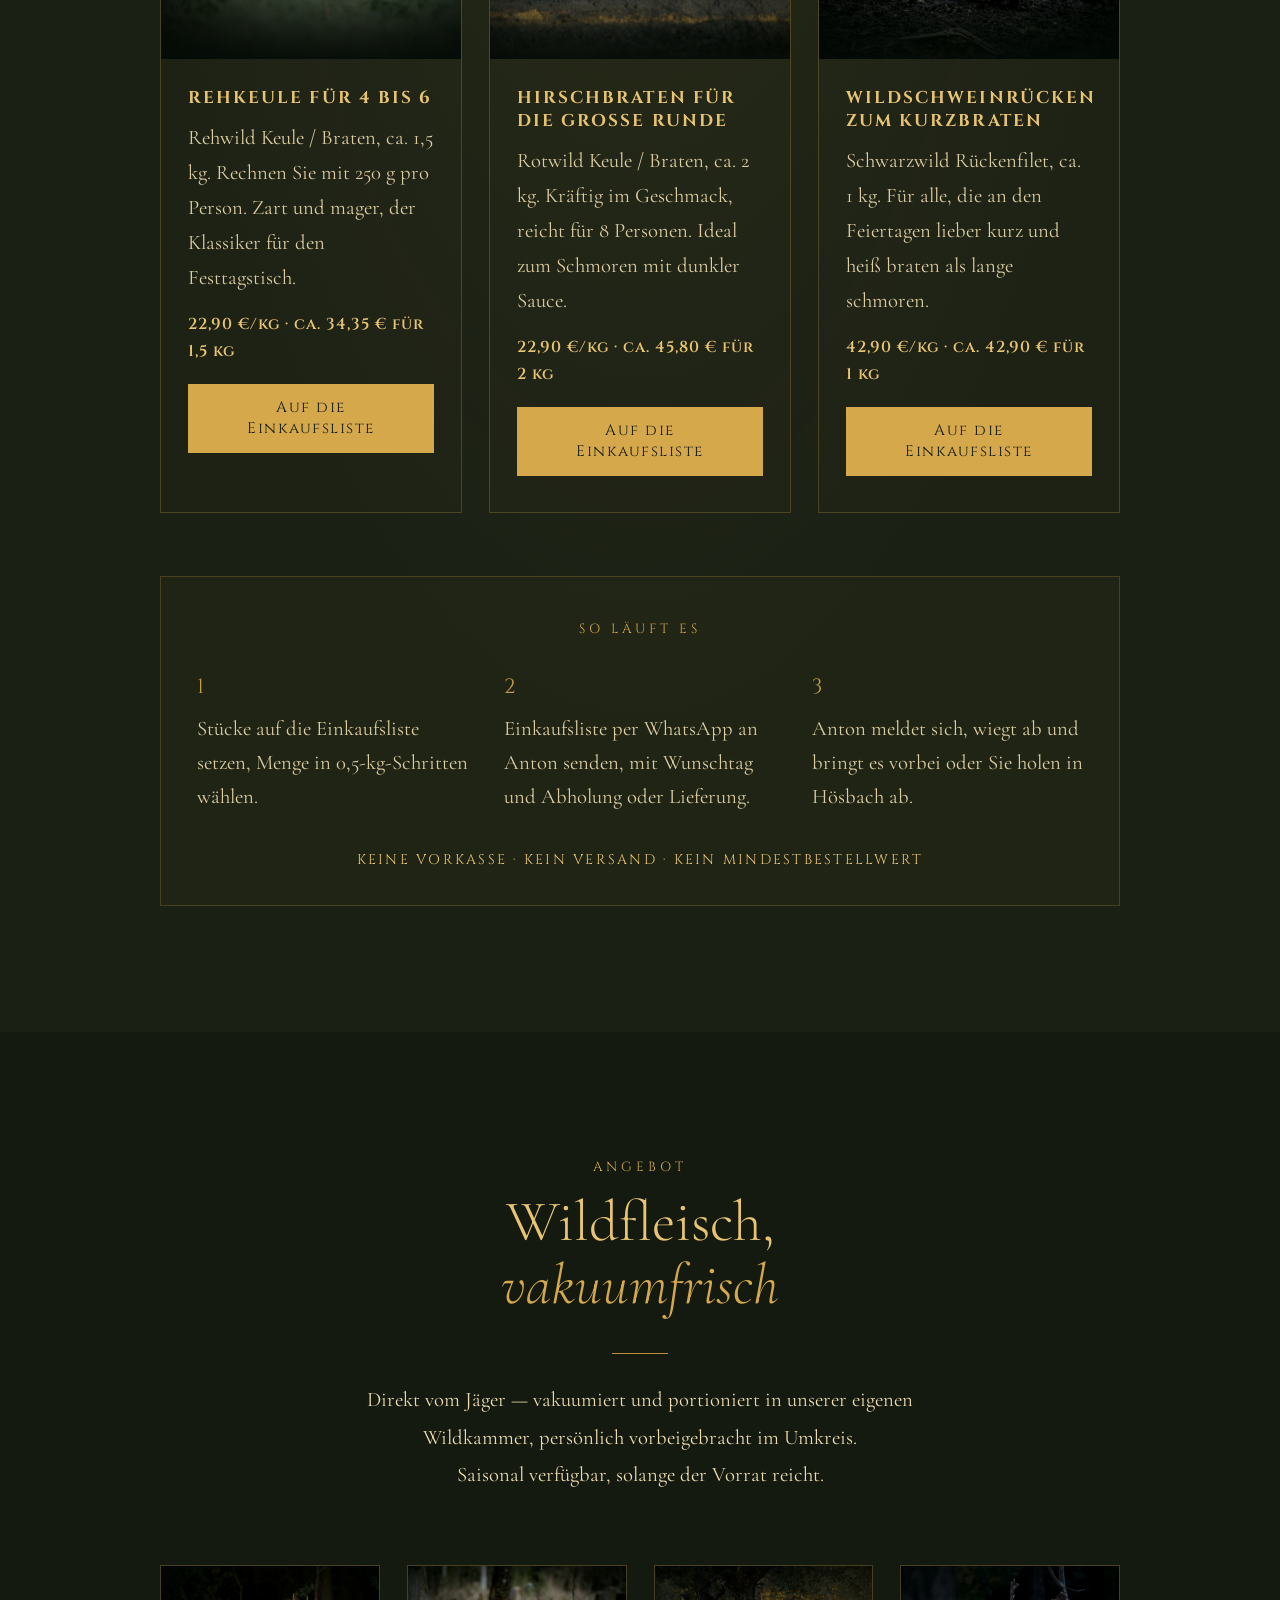
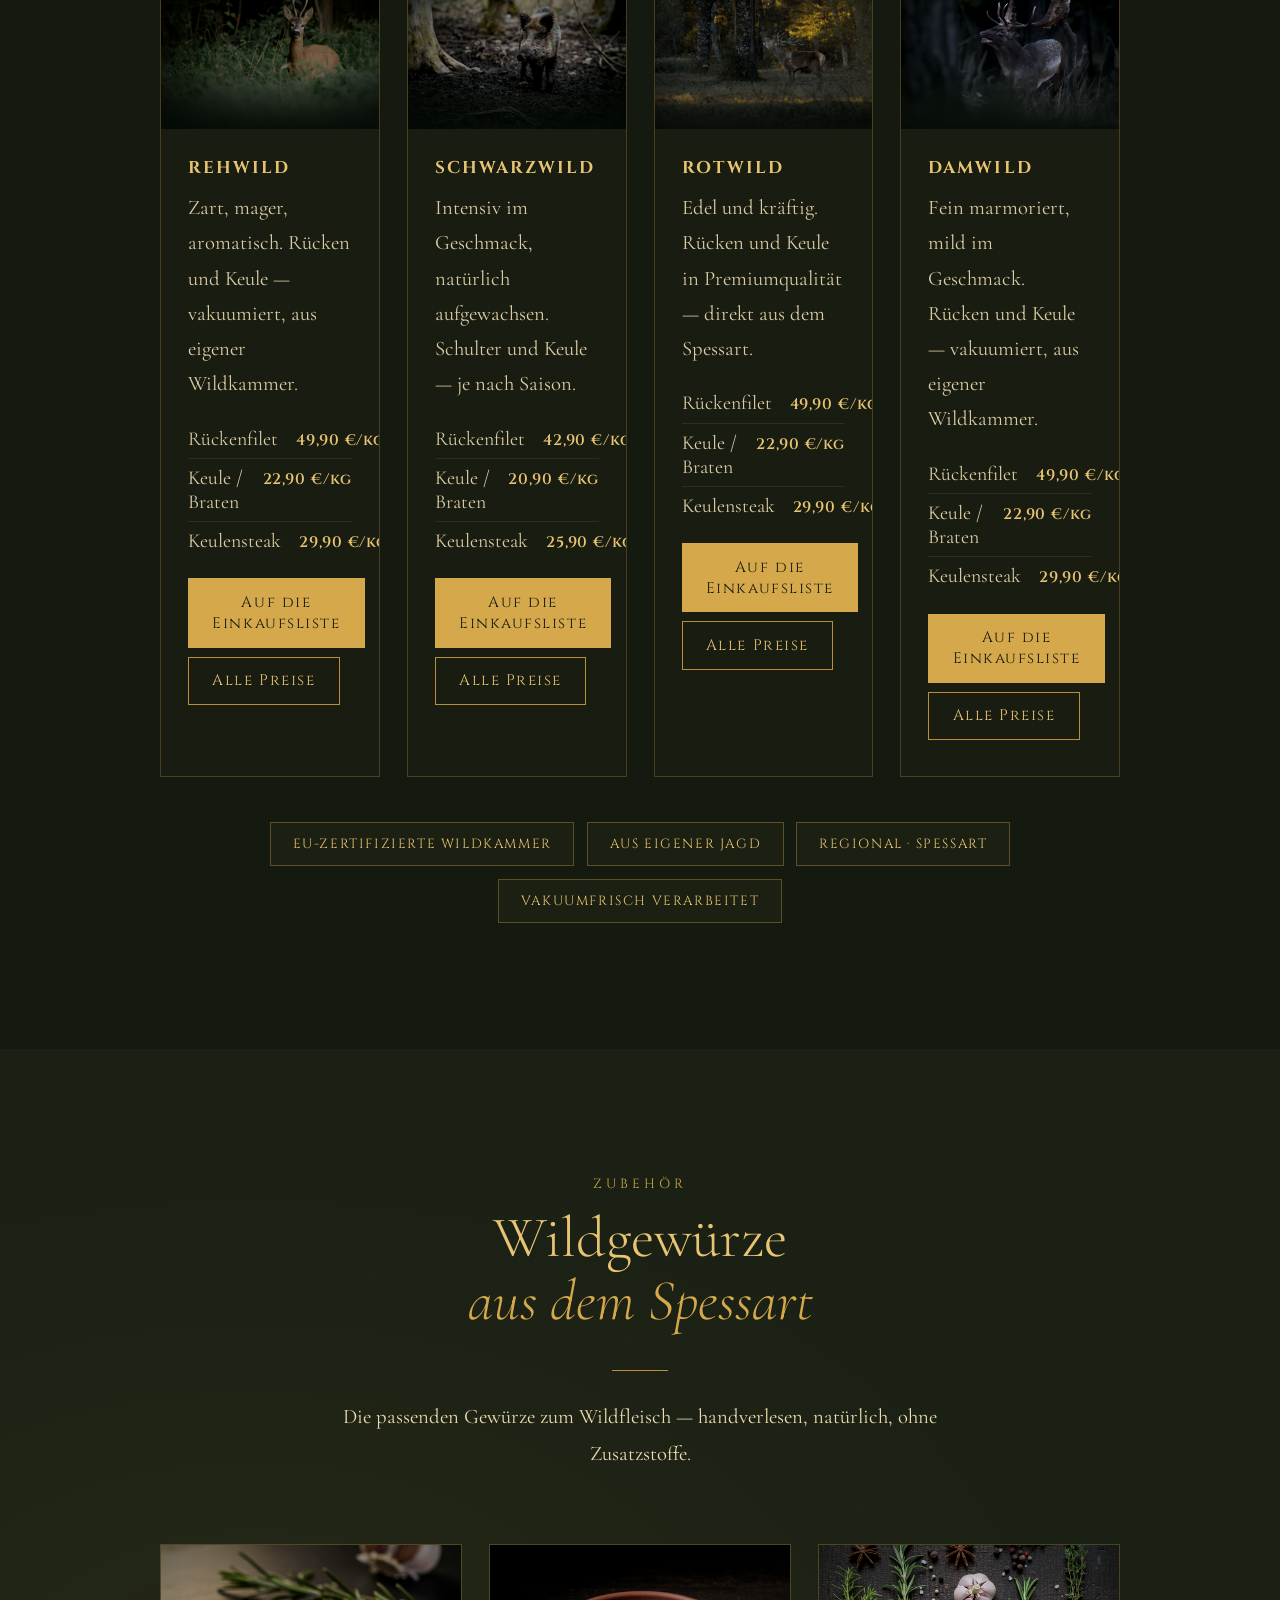
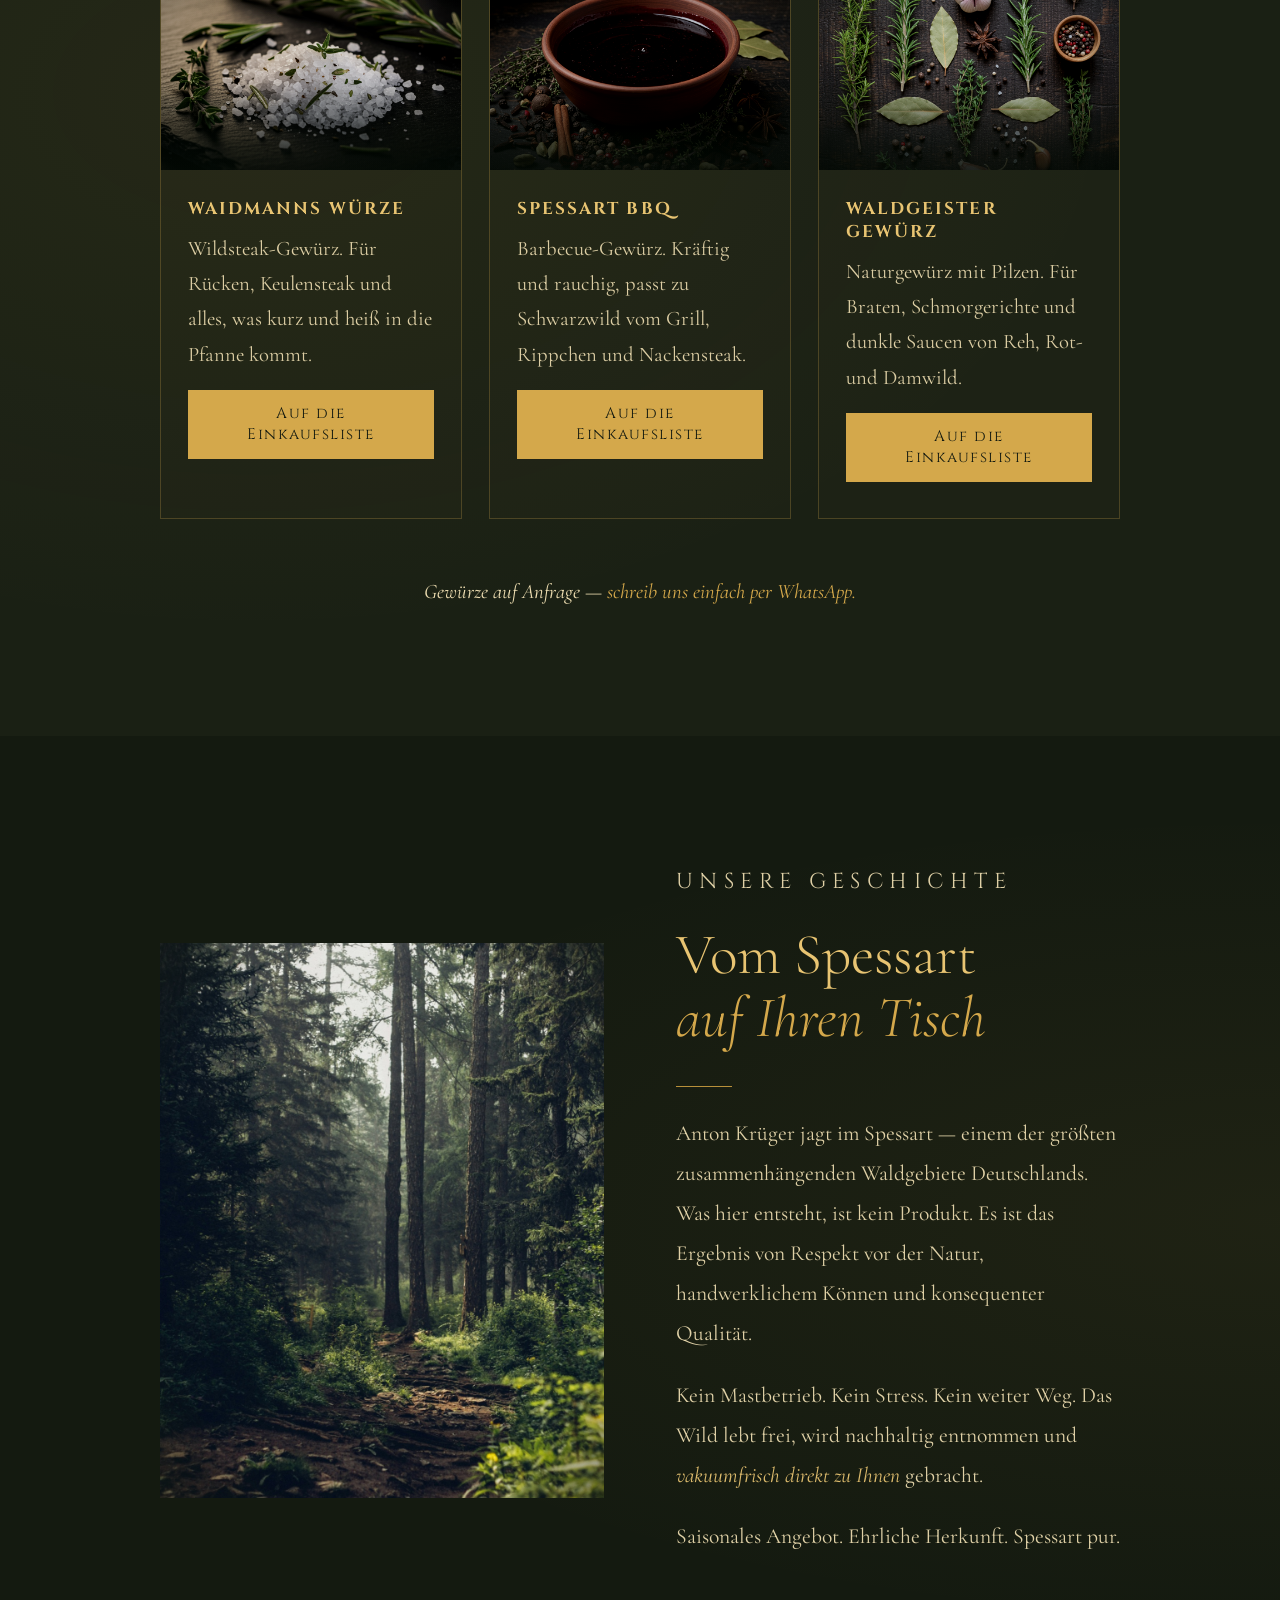
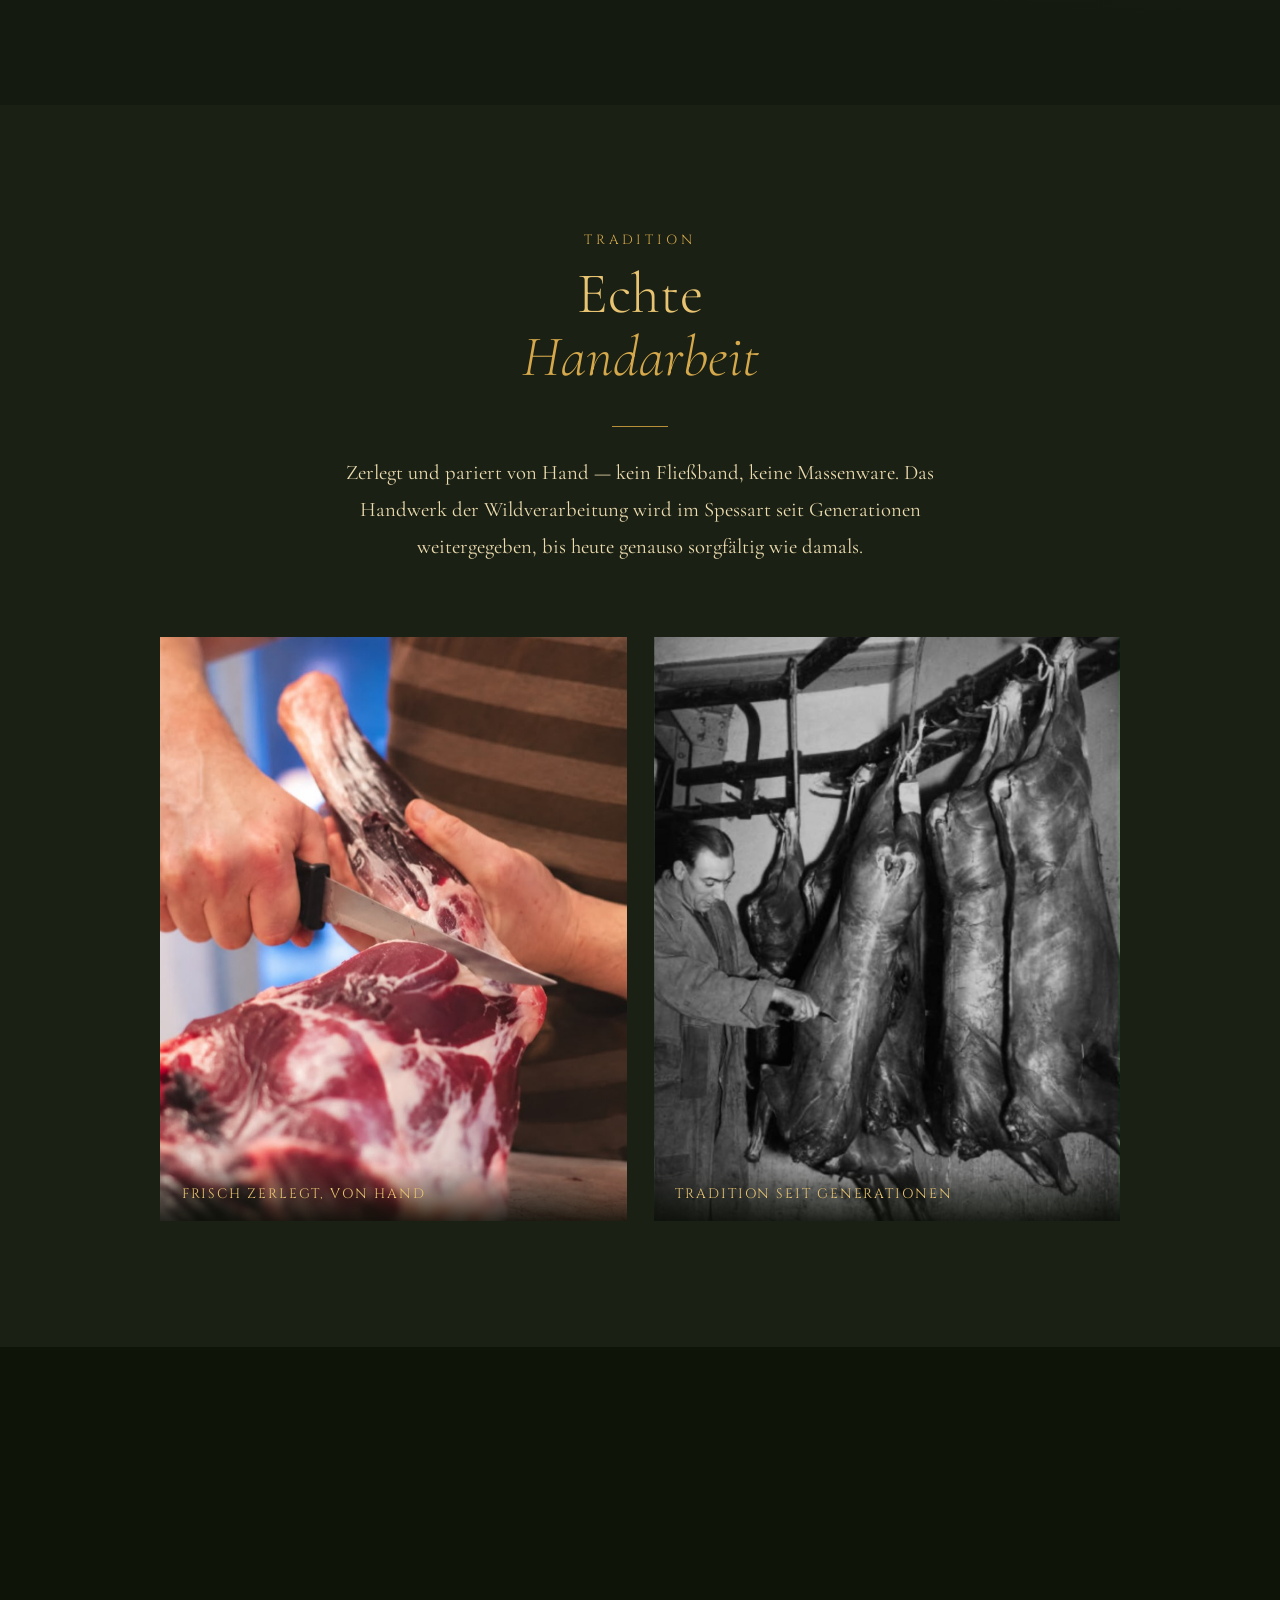
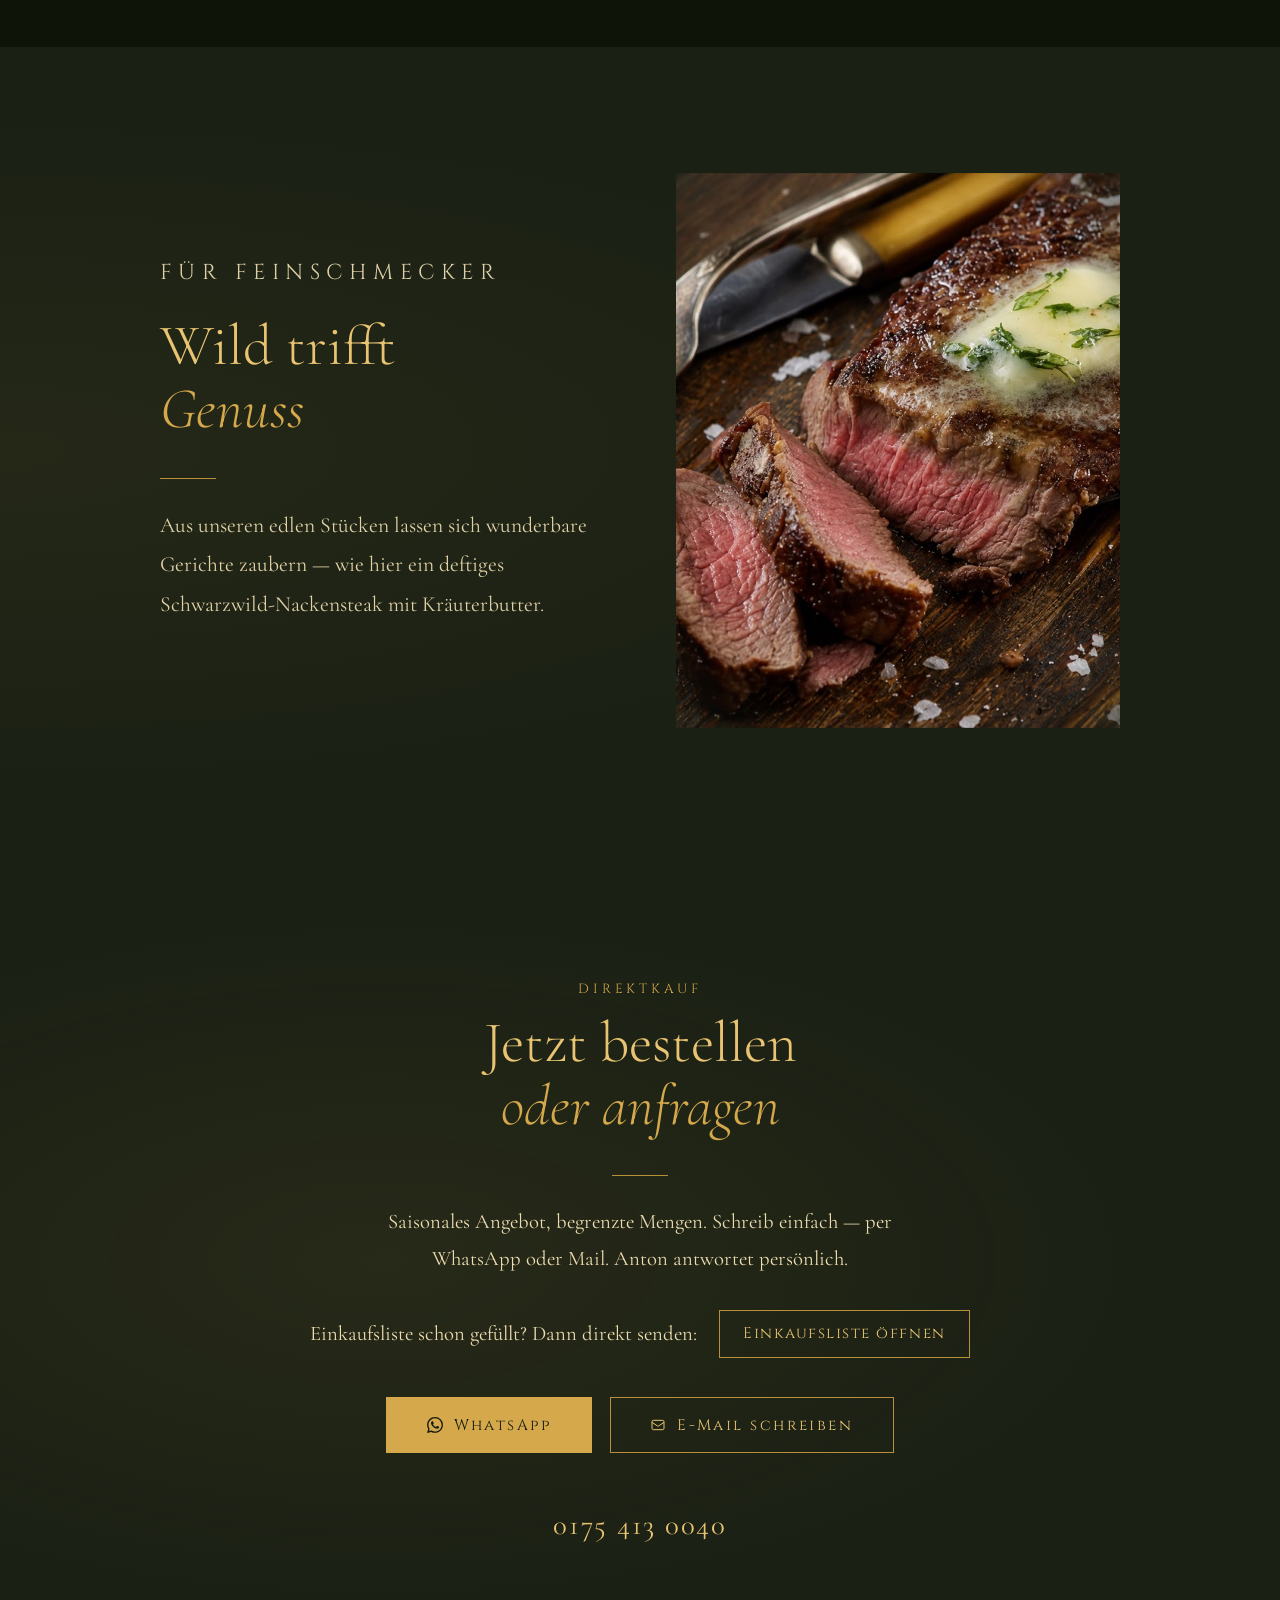
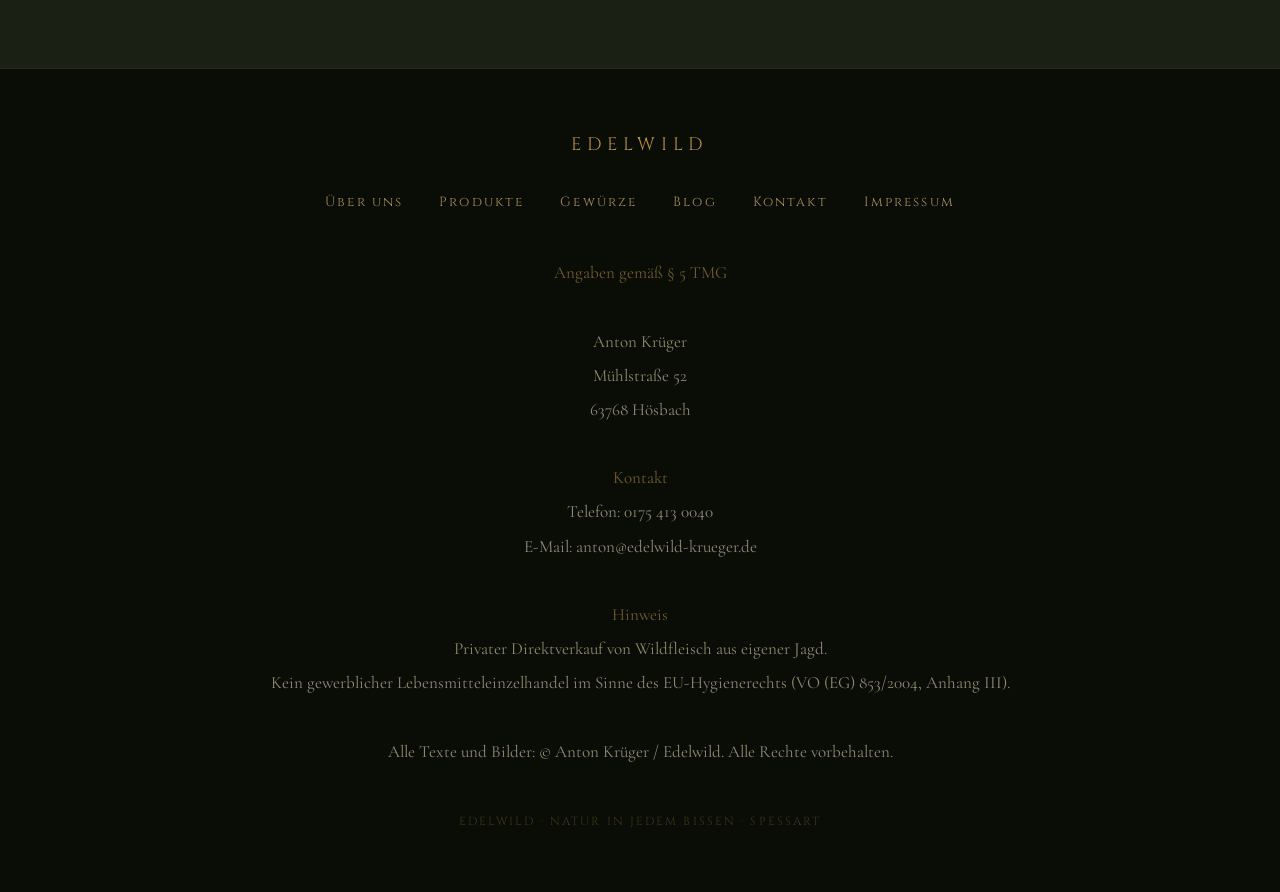
==== commit f47b1372: "Rehwild wieder Rehbock, abgedunkelt" ====
--- a/index.html
+++ b/index.html
@@ -649,7 +649,7 @@
     <div class="xmas-grid">
 
       <article class="product-card reveal">
-        <div class="product-photo" data-src="images/tier-rehwild.jpg" role="img" aria-label="Reh im Gegenlicht am Waldrand – Rehwild aus dem Spessart"></div>
+        <div class="product-photo" data-src="images/tier-rehwild.jpg" role="img" aria-label="Rehbock am dunklen Waldrand – Rehwild aus dem Spessart"></div>
         <div class="product-body">
           <h3 class="product-name">REHKEULE FÜR 4 BIS 6</h3>
           <p class="product-desc">Rehwild Keule / Braten, ca. 1,5 kg. Rechnen Sie mit 250 g pro Person. Zart und mager, der Klassiker für den Festtagstisch.</p>
@@ -711,7 +711,7 @@
     <div class="product-grid">
 
       <article class="product-card reveal" itemscope itemtype="https://schema.org/Product">
-        <div class="product-photo" data-src="images/tier-rehwild.jpg" role="img" aria-label="Reh im Gegenlicht am Waldrand – Rehwild aus dem Spessart"></div>
+        <div class="product-photo" data-src="images/tier-rehwild.jpg" role="img" aria-label="Rehbock am dunklen Waldrand – Rehwild aus dem Spessart"></div>
         <div class="product-body">
           <h3 class="product-name" itemprop="name">REHWILD</h3>
           <p class="product-desc" itemprop="description">Zart, mager, aromatisch. Rücken und Keule — vakuumiert, aus eigener Wildkammer.</p>
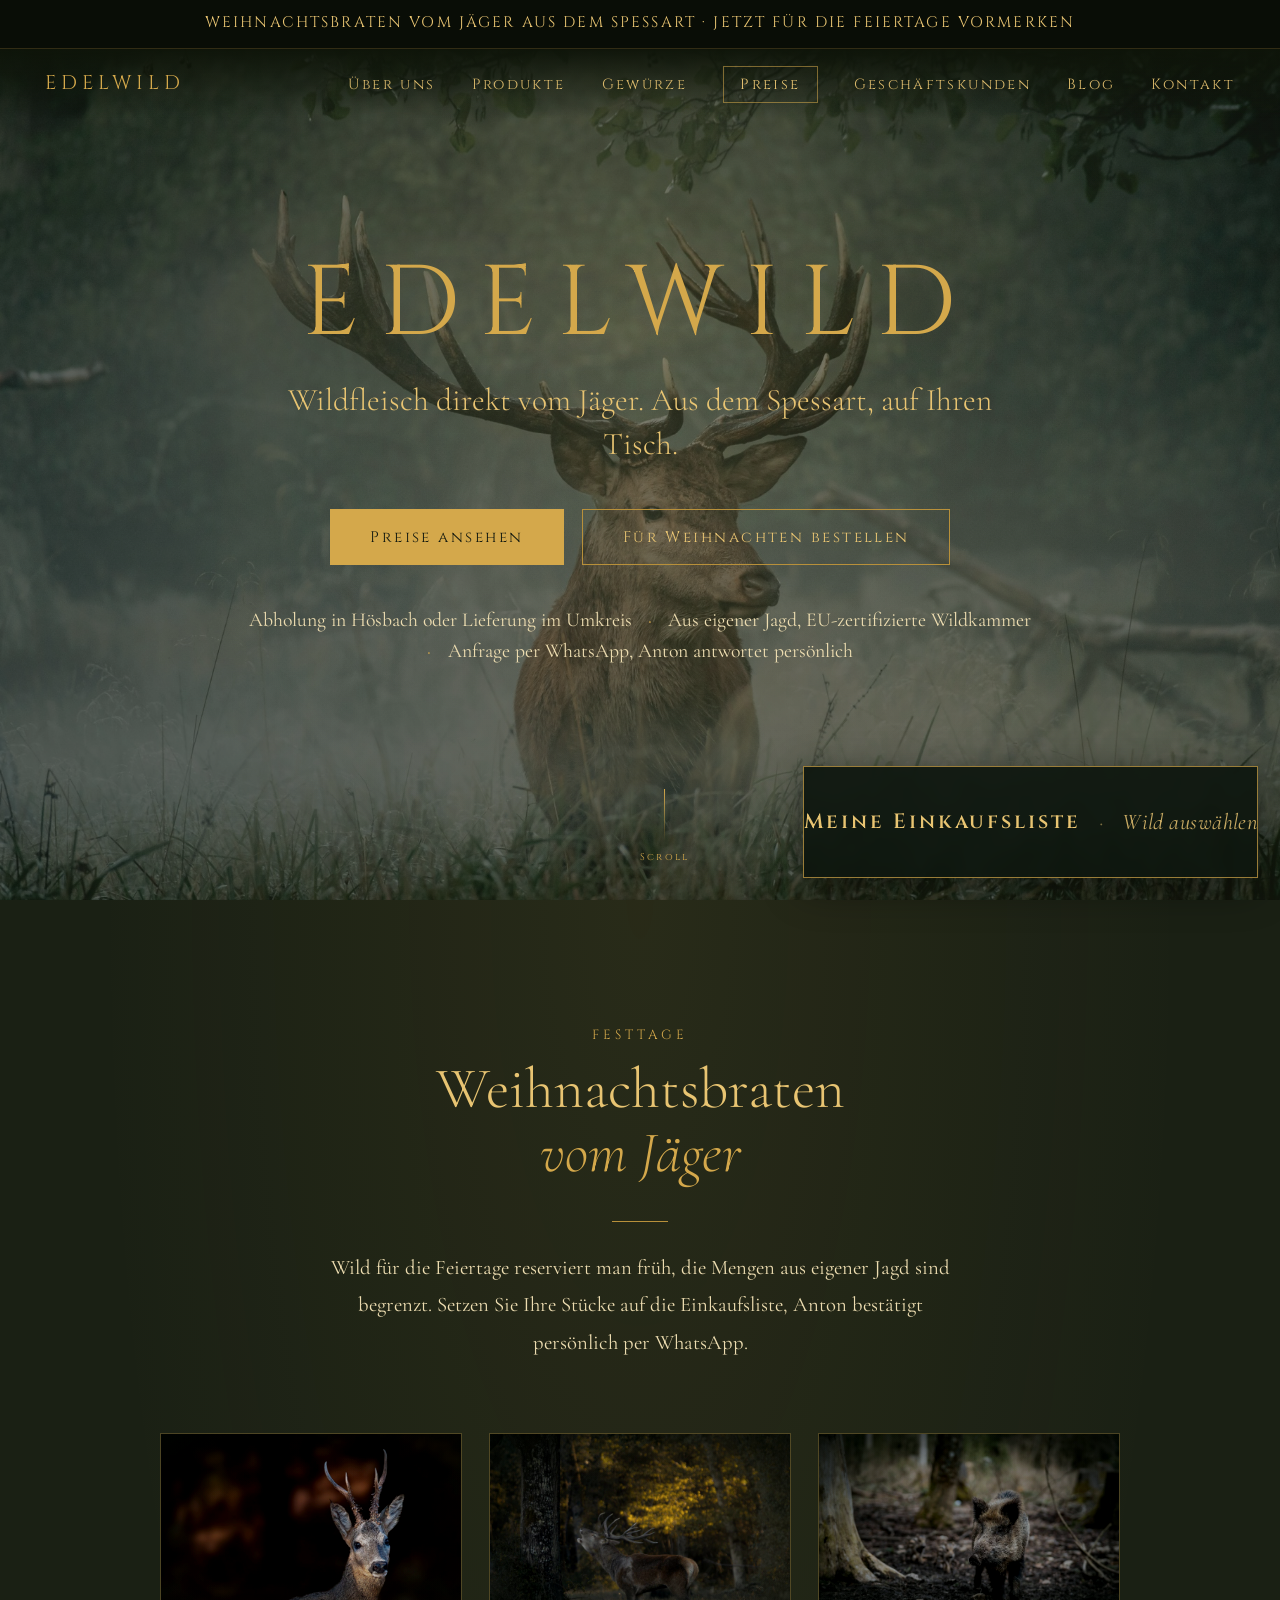
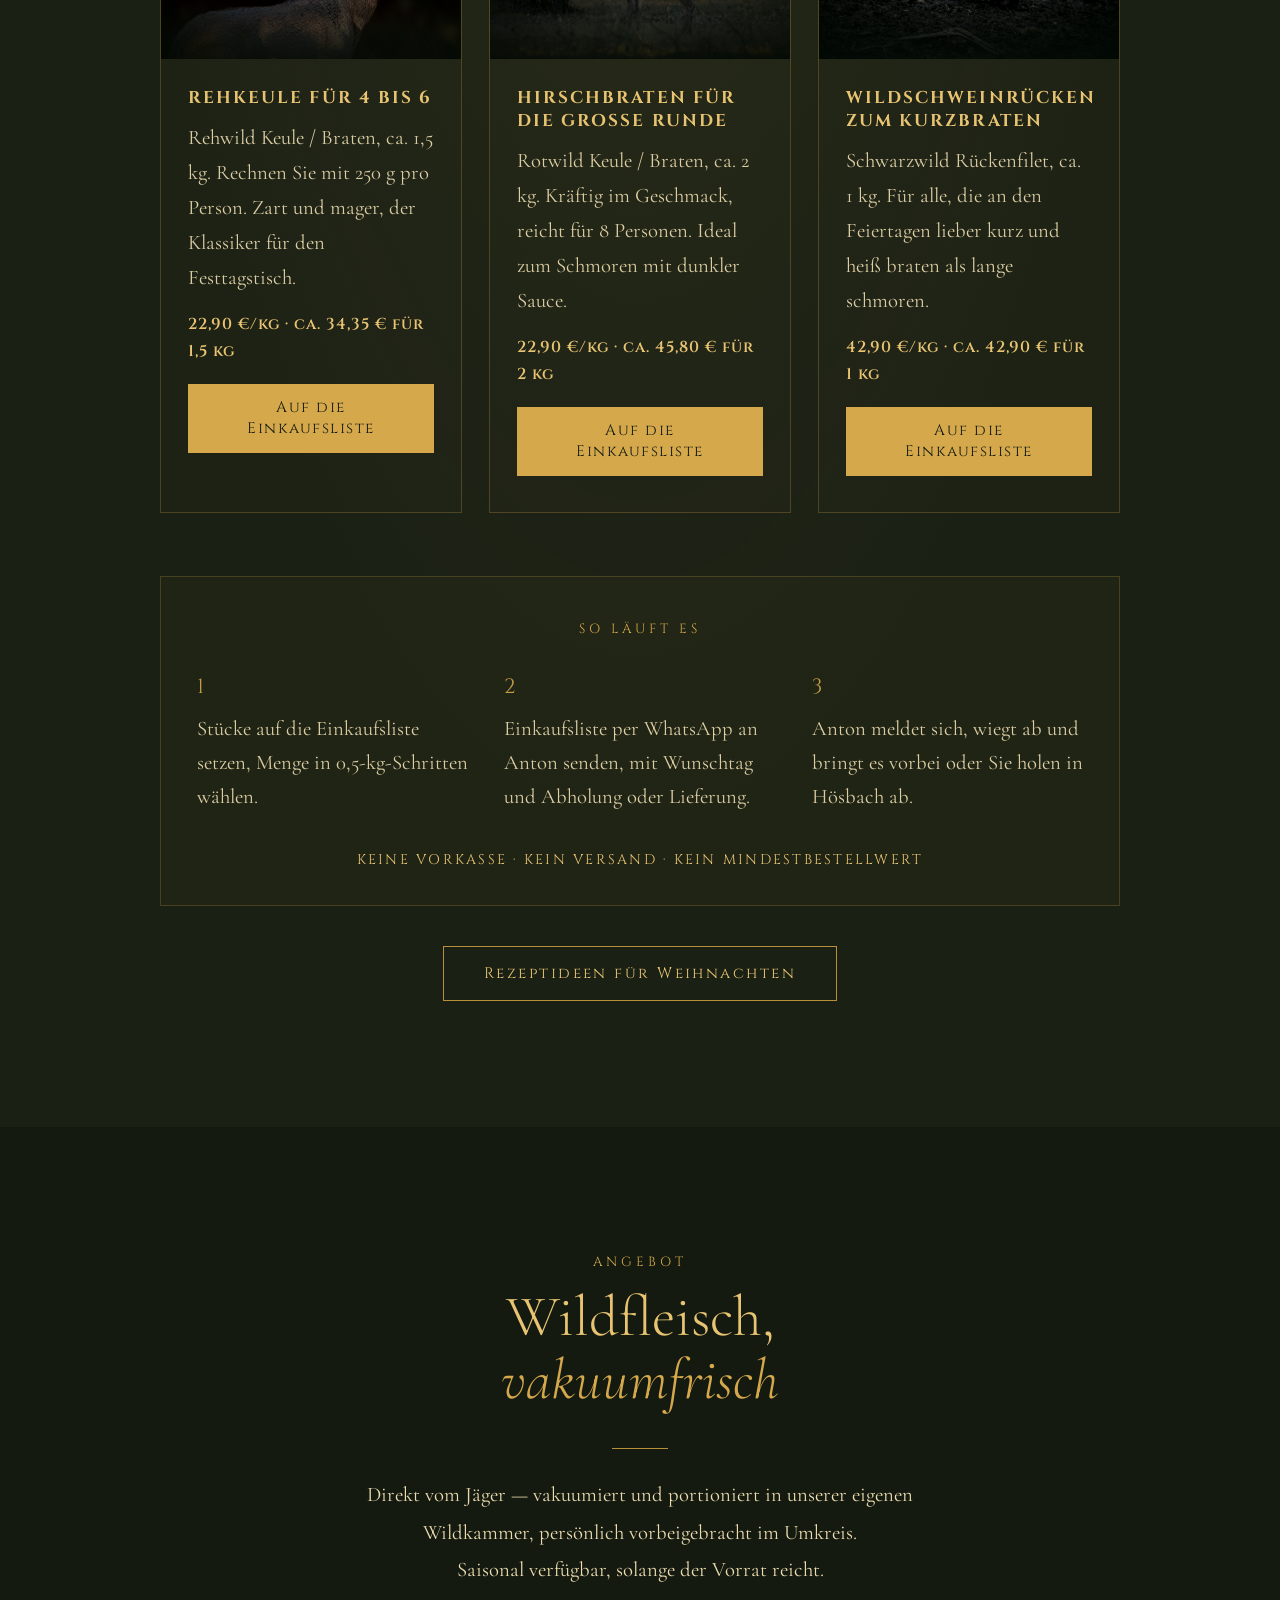
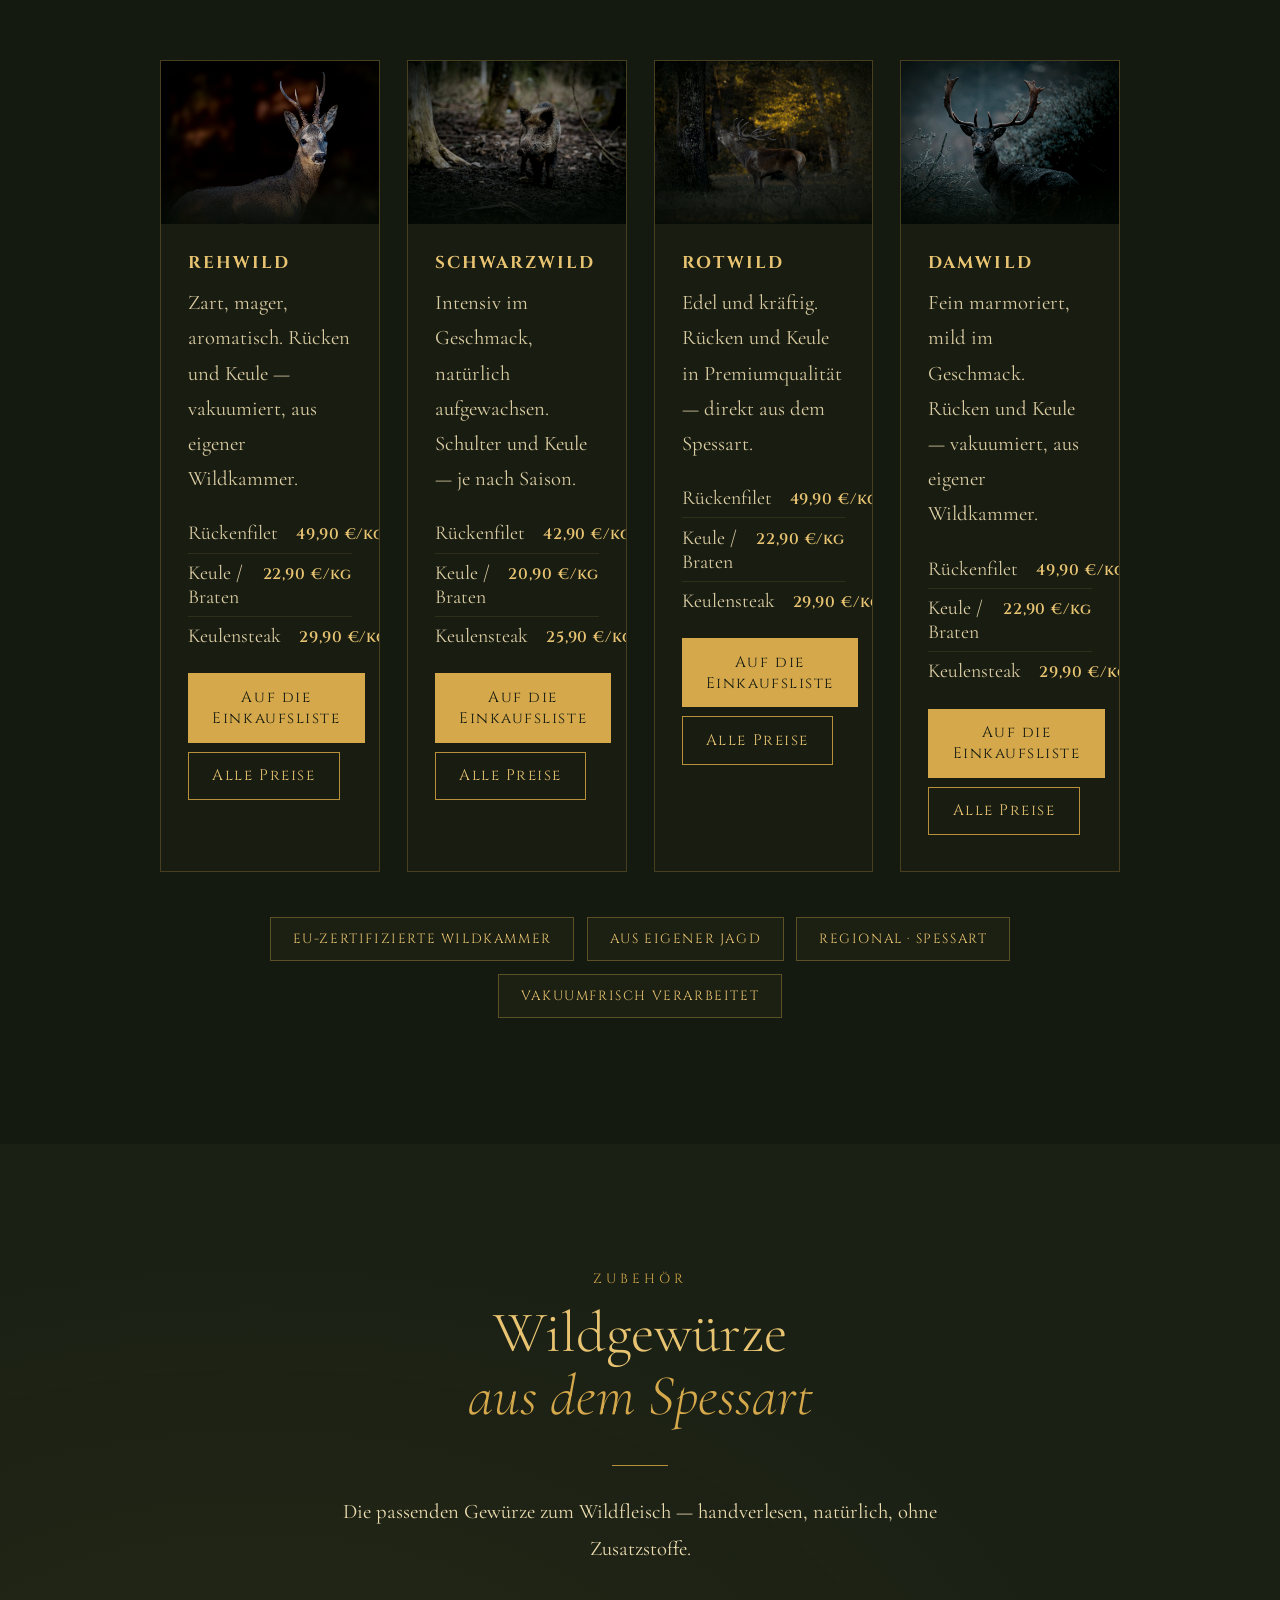
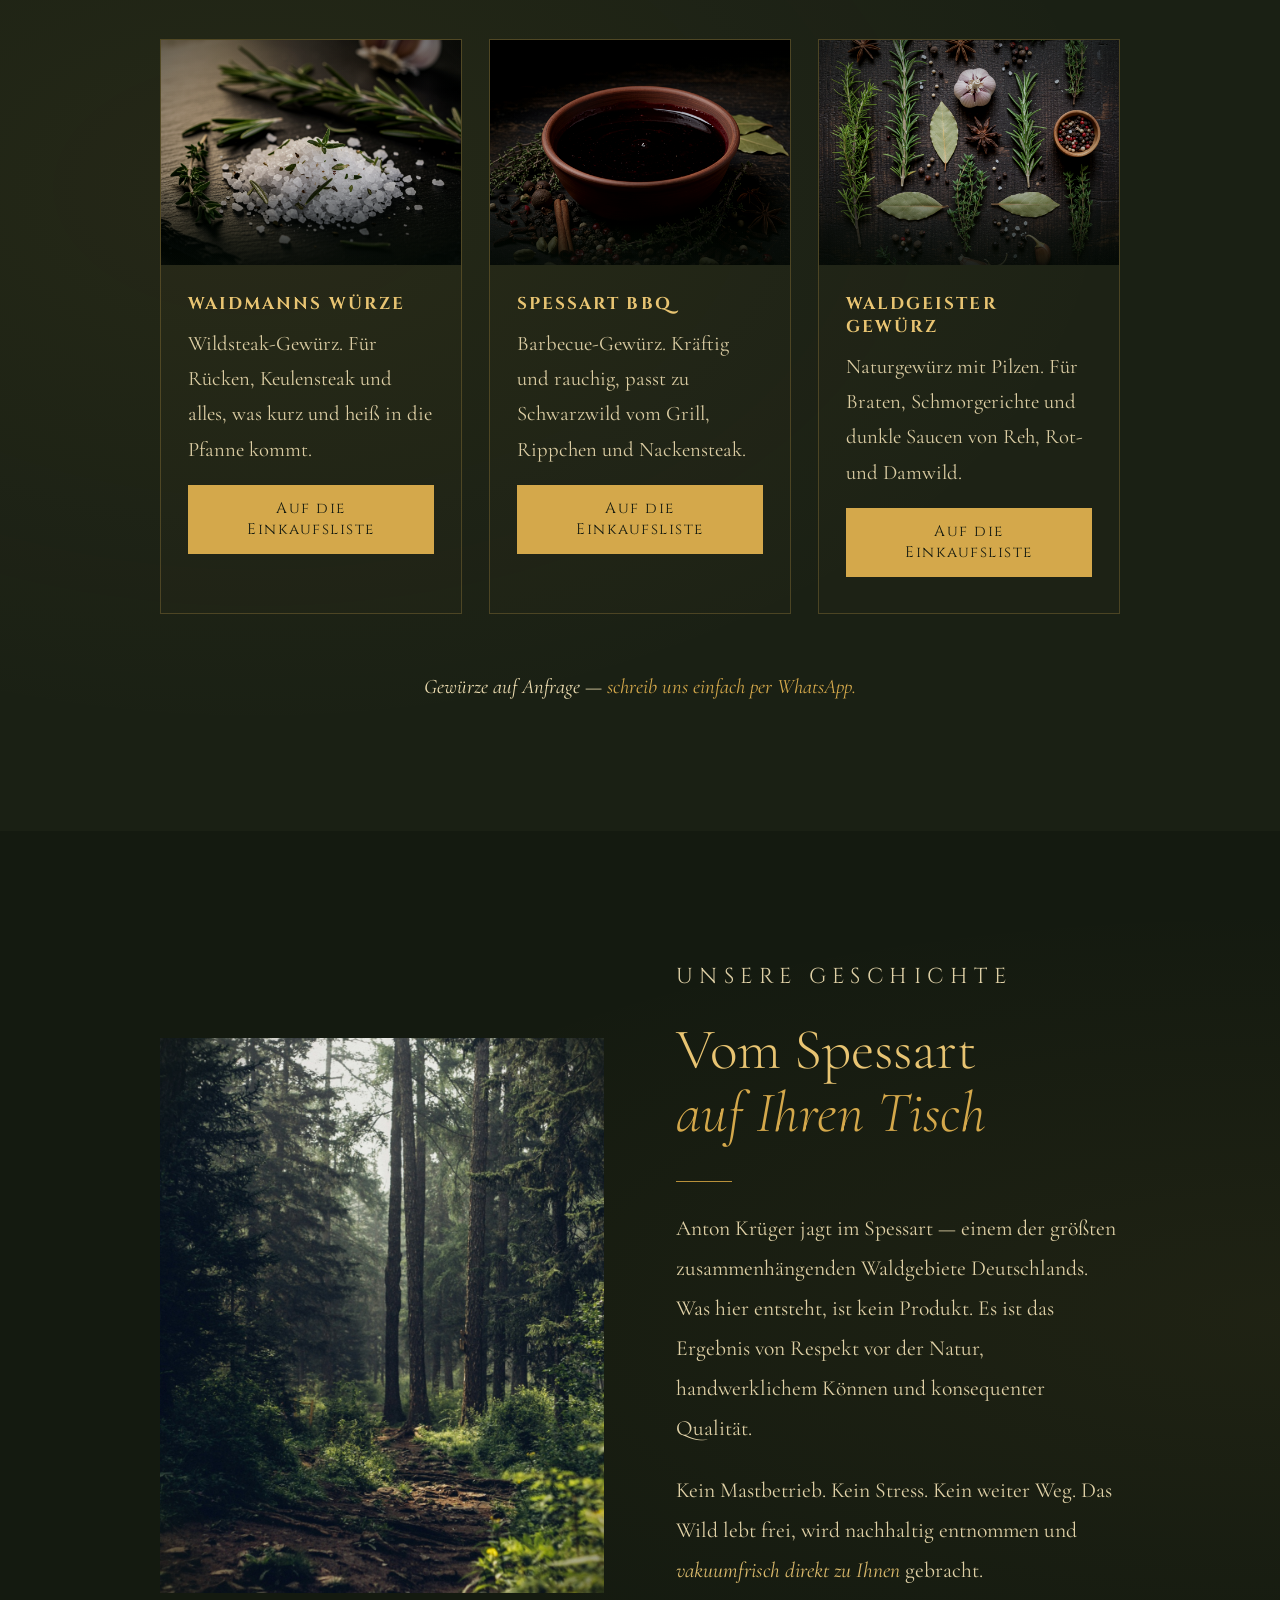
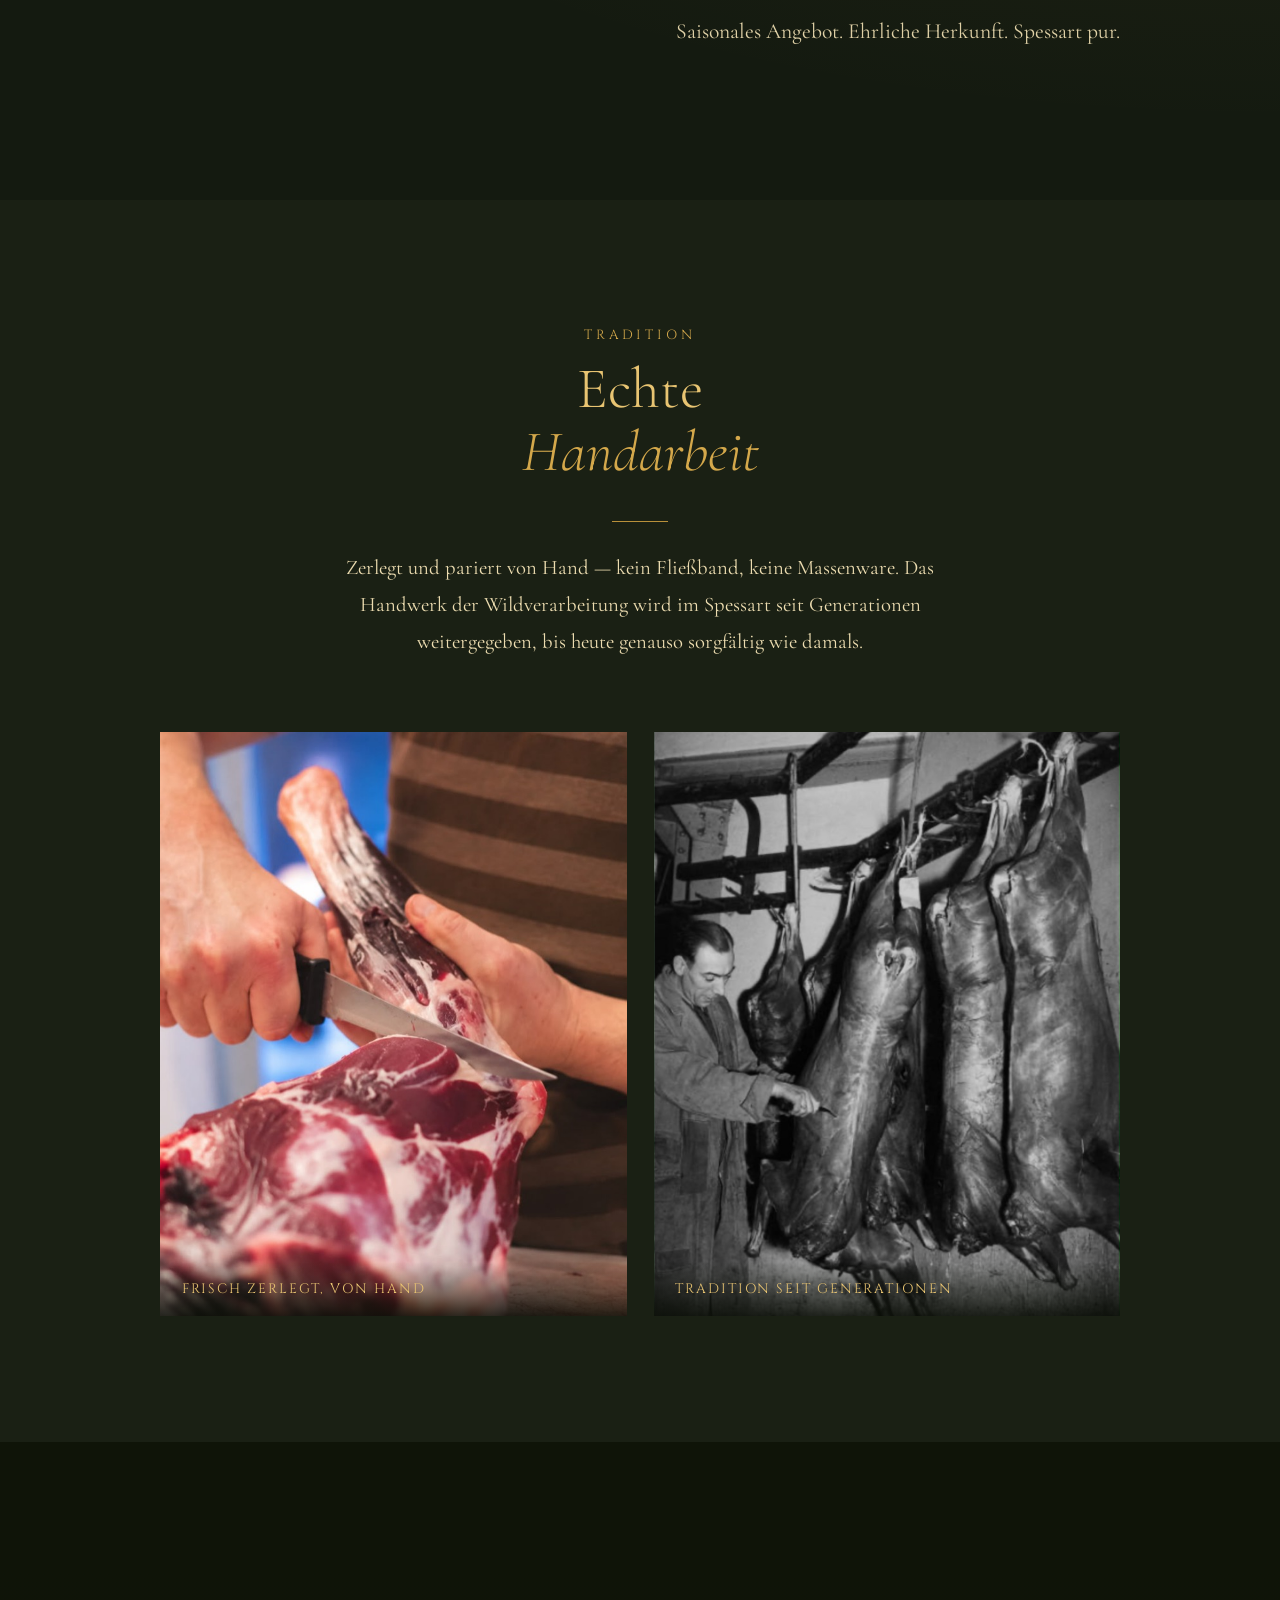
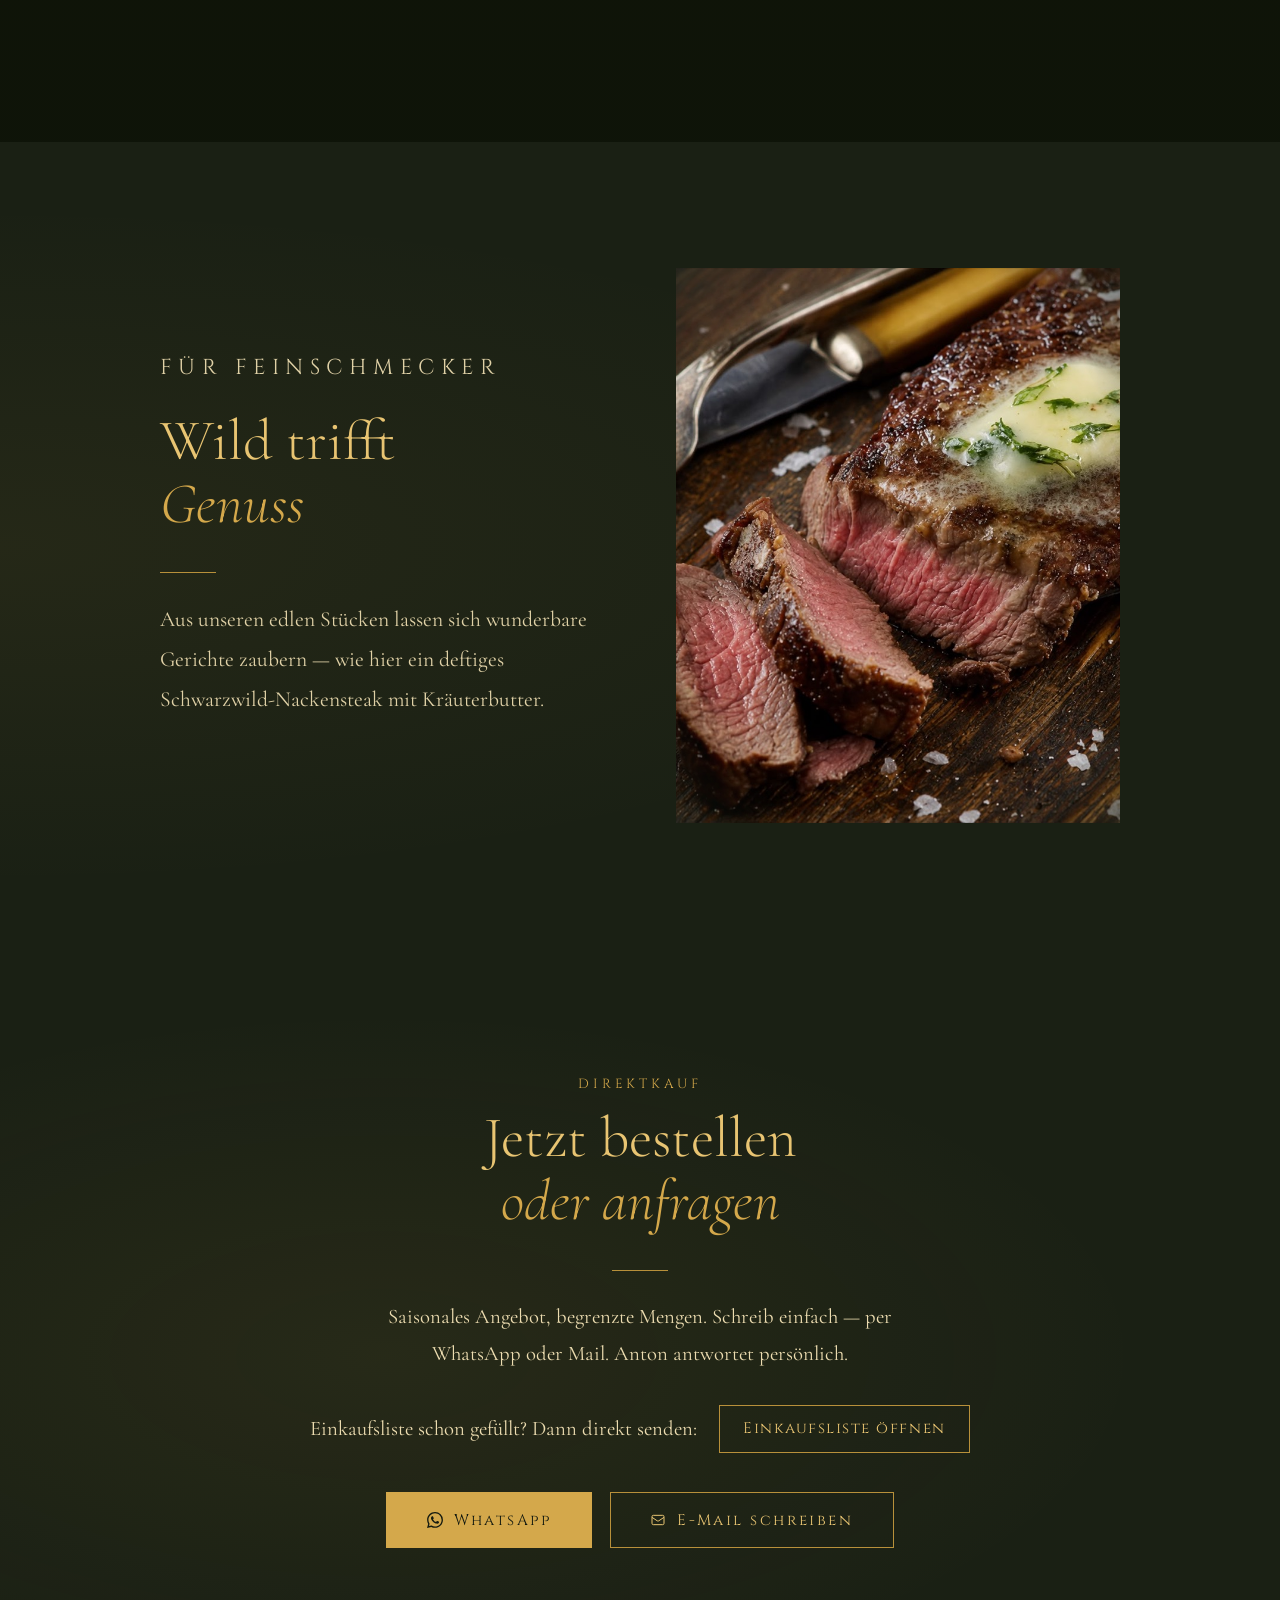
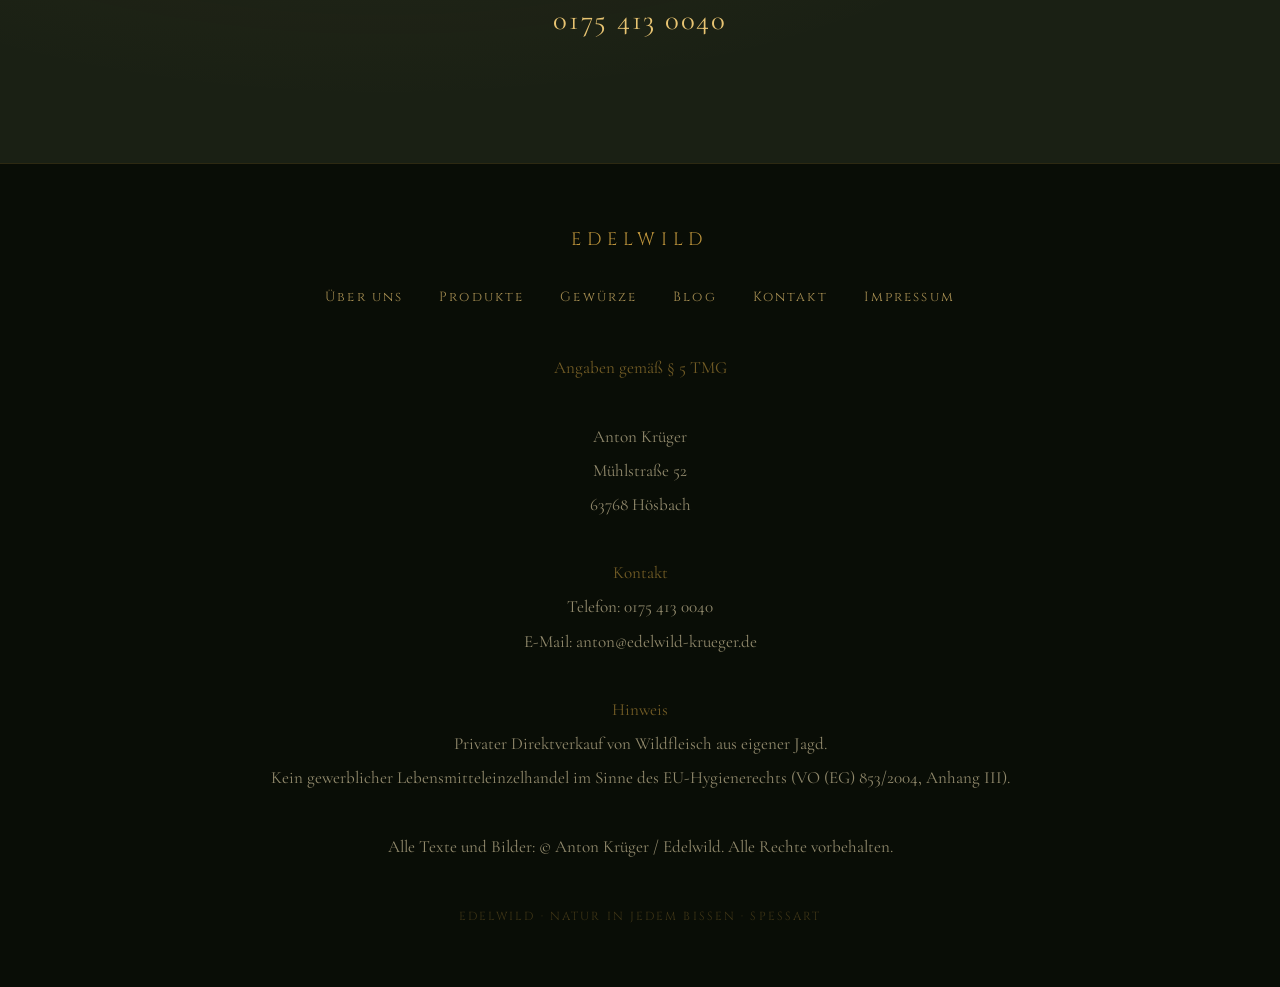
==== commit 0811c2c8: "Rezeptideen für Weihnachten mit Rezept-Einkaufsliste nach Personenzahl, Einkaufslisten-Button mobil " ====
--- a/index.html
+++ b/index.html
@@ -307,6 +307,7 @@
       color: var(--gold); margin-bottom: 0.4rem;
     }
     .step p { font-size: 1.15rem; line-height: 1.65; opacity: 0.92; }
+    .xmas-recipes { margin-top: 2.2rem; }
     .steps-note {
       margin-top: 2rem;
       font-family: 'Cinzel', serif; font-size: 0.78rem;
@@ -698,6 +699,7 @@
       </div>
       <p class="steps-note">Keine Vorkasse · Kein Versand · Kein Mindestbestellwert</p>
     </div>
+    <p class="reveal"><a href="/rezepte-weihnachten.html" class="btn btn-mail xmas-recipes">Rezeptideen für Weihnachten</a></p>
   </div>
 </section>
 
--- a/bestellzettel.css
+++ b/bestellzettel.css
@@ -99,6 +99,10 @@
 @keyframes bzPulse {
   0% { opacity: 0.9; transform: scale(1); }
   100% { opacity: 0; transform: scale(1.25, 1.6); }
+}
+@keyframes bzPulseMobile {
+  0% { opacity: 0.9; transform: scale(1); }
+  100% { opacity: 0; transform: scale(1.04, 1.35); }
 }
 .bz-fab-sum { font-family: 'Cormorant Garamond', serif; font-size: 1.25rem; font-weight: 600; letter-spacing: 0.02em; }
 .bz-fab.bz-bump { animation: bzBump 0.35s ease; }
@@ -160,9 +164,14 @@
     content: ""; display: block; width: 44px; height: 2px;
     margin: 0.7rem auto 0; background: rgba(212,168,75,0.4);
   }
-  .bz-fab { left: 1rem; right: 1rem; bottom: 1rem; justify-content: space-between; padding: 1rem 1.4rem; font-size: 0.8rem; }
+  .bz-fab { left: 1rem; right: 1rem; bottom: 1rem; justify-content: space-between; gap: 0.6rem; padding: 1rem 1.2rem; font-size: 0.74rem; letter-spacing: 0.1em; }
   .bz-fab > span { white-space: nowrap; }
-  .bz-fab-sum { font-size: 1.15rem; }
+  .bz-fab-label { flex: 1 1 auto; min-width: 0; overflow: hidden; text-overflow: ellipsis; text-align: left; }
+  .bz-fab-my { display: none; }
+  .bz-fab.bz-empty::before { animation-name: bzPulseMobile; }
+  .bz-fab-count::before, .bz-fab-sum::before { margin-right: 0.6rem; }
+  .bz-fab-sum { font-size: 1.1rem; }
+  .bz-fab.bz-empty .bz-fab-sum { font-size: 1rem; }
 }
 
 .bz-head {
@@ -334,3 +343,64 @@
   .bz-actions .bz-row { flex-direction: column; gap: 0.5rem; }
   .bz-actions .bz-row .btn { min-height: 44px; padding: 0.5rem 0.8rem; font-size: 0.78rem; }
 }
+
+.bz-rp {
+  margin-top: 2rem; padding: 1.5rem 1.4rem 1.6rem;
+  border: 1px solid rgba(212,168,75,0.3); background: rgba(212,168,75,0.04);
+  text-align: left;
+}
+.bz-rp-title {
+  font-family: 'Cinzel', serif; font-size: 0.85rem; font-weight: 400;
+  letter-spacing: 0.18em; text-transform: uppercase; color: var(--gold-light);
+  margin-bottom: 1.1rem;
+}
+.bz-rp-persons { display: flex; flex-wrap: wrap; align-items: center; gap: 0.6rem 1rem; margin-bottom: 1rem; font-size: 1.1rem; }
+.bz-rp-persons label { color: var(--gold-light); }
+.bz-rp .bz-qty input {
+  width: 4.2rem; min-height: 48px; text-align: center;
+  background: transparent; color: var(--text); border: none;
+  border-left: 1px solid rgba(212,168,75,0.2); border-right: 1px solid rgba(212,168,75,0.2);
+  font-family: 'Cormorant Garamond', Georgia, serif; font-size: 1.2rem;
+  -moz-appearance: textfield; appearance: textfield;
+}
+.bz-rp .bz-qty input::-webkit-outer-spin-button,
+.bz-rp .bz-qty input::-webkit-inner-spin-button { -webkit-appearance: none; margin: 0; }
+.bz-rp .bz-qty input:focus { outline: 2px solid var(--gold-light); outline-offset: -2px; }
+.bz-rp-rows { list-style: none; margin: 0; padding: 0; }
+.bz-rp-row {
+  display: flex; justify-content: space-between; align-items: center; gap: 1rem;
+  padding: 0.75rem 0; border-bottom: 1px solid rgba(212,168,75,0.12);
+  font-size: 1.15rem; line-height: 1.35;
+}
+.bz-rp-row.bz-off { opacity: 0.55; }
+.bz-rp-name { display: block; }
+.bz-rp-sub { display: block; font-size: 0.98rem; font-style: italic; opacity: 0.8; }
+.bz-rp-price { font-family: 'Cinzel', serif; font-size: 0.92rem; font-weight: 600; letter-spacing: 0.06em; color: var(--gold-light); white-space: nowrap; }
+.bz-rp-check { display: flex; align-items: center; gap: 0.9rem; min-height: 48px; cursor: pointer; }
+.bz-rp-check input { width: 24px; height: 24px; flex-shrink: 0; accent-color: var(--gold); cursor: pointer; }
+.bz-rp-sum { display: flex; justify-content: space-between; align-items: baseline; padding: 0.9rem 0 0.2rem; font-size: 1.2rem; }
+.bz-rp-sum strong { font-family: 'Cinzel', serif; font-size: 1.05rem; color: var(--gold-light); letter-spacing: 0.06em; }
+.bz-rp-note { margin: 0.8rem 0 0; font-size: 1.02rem; font-style: italic; opacity: 0.85; line-height: 1.5; }
+.bz-rp-ask { margin: 0.8rem 0 0; font-size: 1.05rem; line-height: 1.5; }
+.bz-rp-ask[hidden] { display: none; }
+.bz-rp-ask a { color: var(--gold-light); text-decoration: underline; text-underline-offset: 3px; }
+.bz-rp-actions { display: flex; flex-wrap: wrap; gap: 0.7rem; margin-top: 1.2rem; }
+.bz-rp-actions .btn { margin-top: 0; min-height: 48px; justify-content: center; cursor: pointer; }
+.bz-rp-actions .btn:disabled { opacity: 0.45; cursor: default; }
+@media (max-width: 520px) {
+  .bz-rp { padding: 1.2rem 1rem 1.3rem; }
+  .bz-rp-actions .btn { flex: 1 1 100%; }
+}
+
+.bz-toast {
+  position: fixed; left: 50%; bottom: 5.5rem; transform: translateX(-50%); z-index: 300;
+  max-width: calc(100vw - 2rem); padding: 0.9rem 1.3rem;
+  background: var(--gold); color: var(--forest);
+  font-family: 'Cinzel', serif; font-size: 0.82rem; letter-spacing: 0.08em; text-align: center; line-height: 1.5;
+  box-shadow: 0 6px 24px rgba(0,0,0,0.5);
+  animation: bzToast 0.3s ease;
+}
+@keyframes bzToast {
+  from { opacity: 0; transform: translate(-50%, 12px); }
+  to { opacity: 1; transform: translate(-50%, 0); }
+}
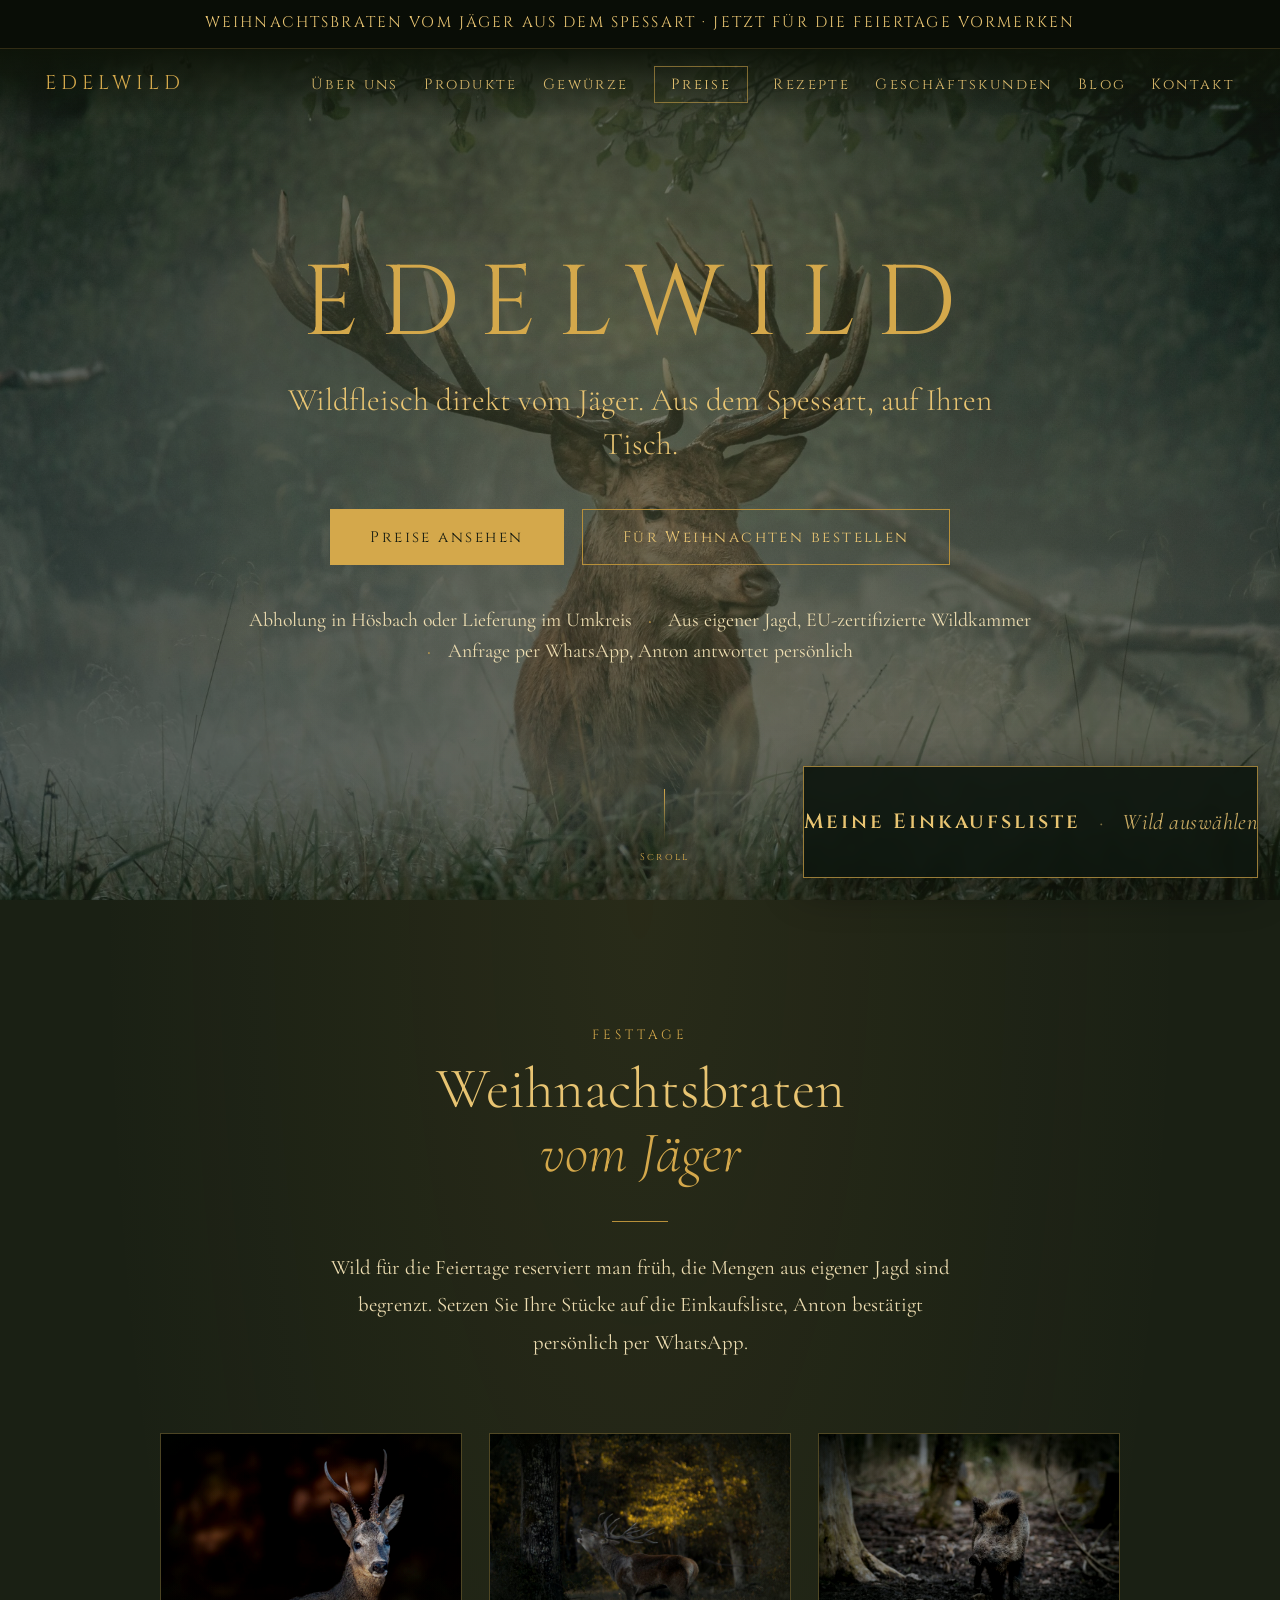
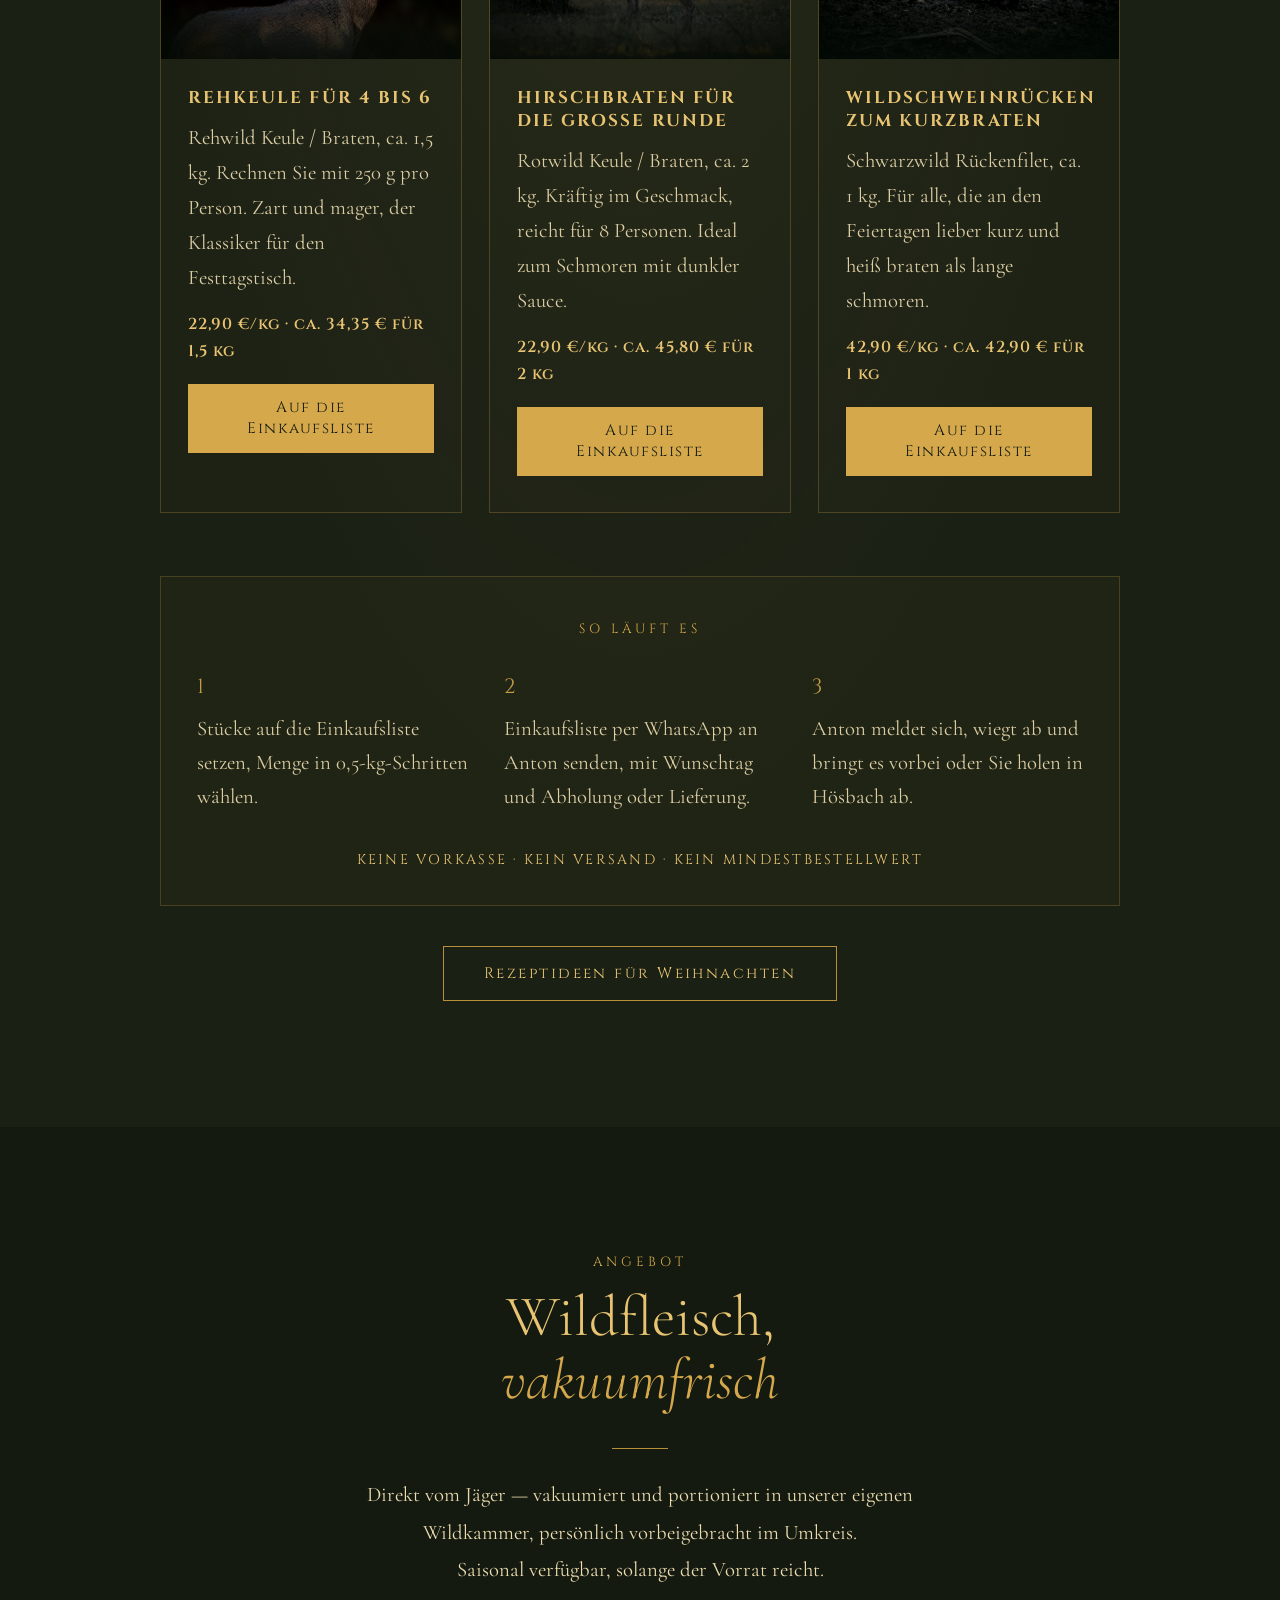
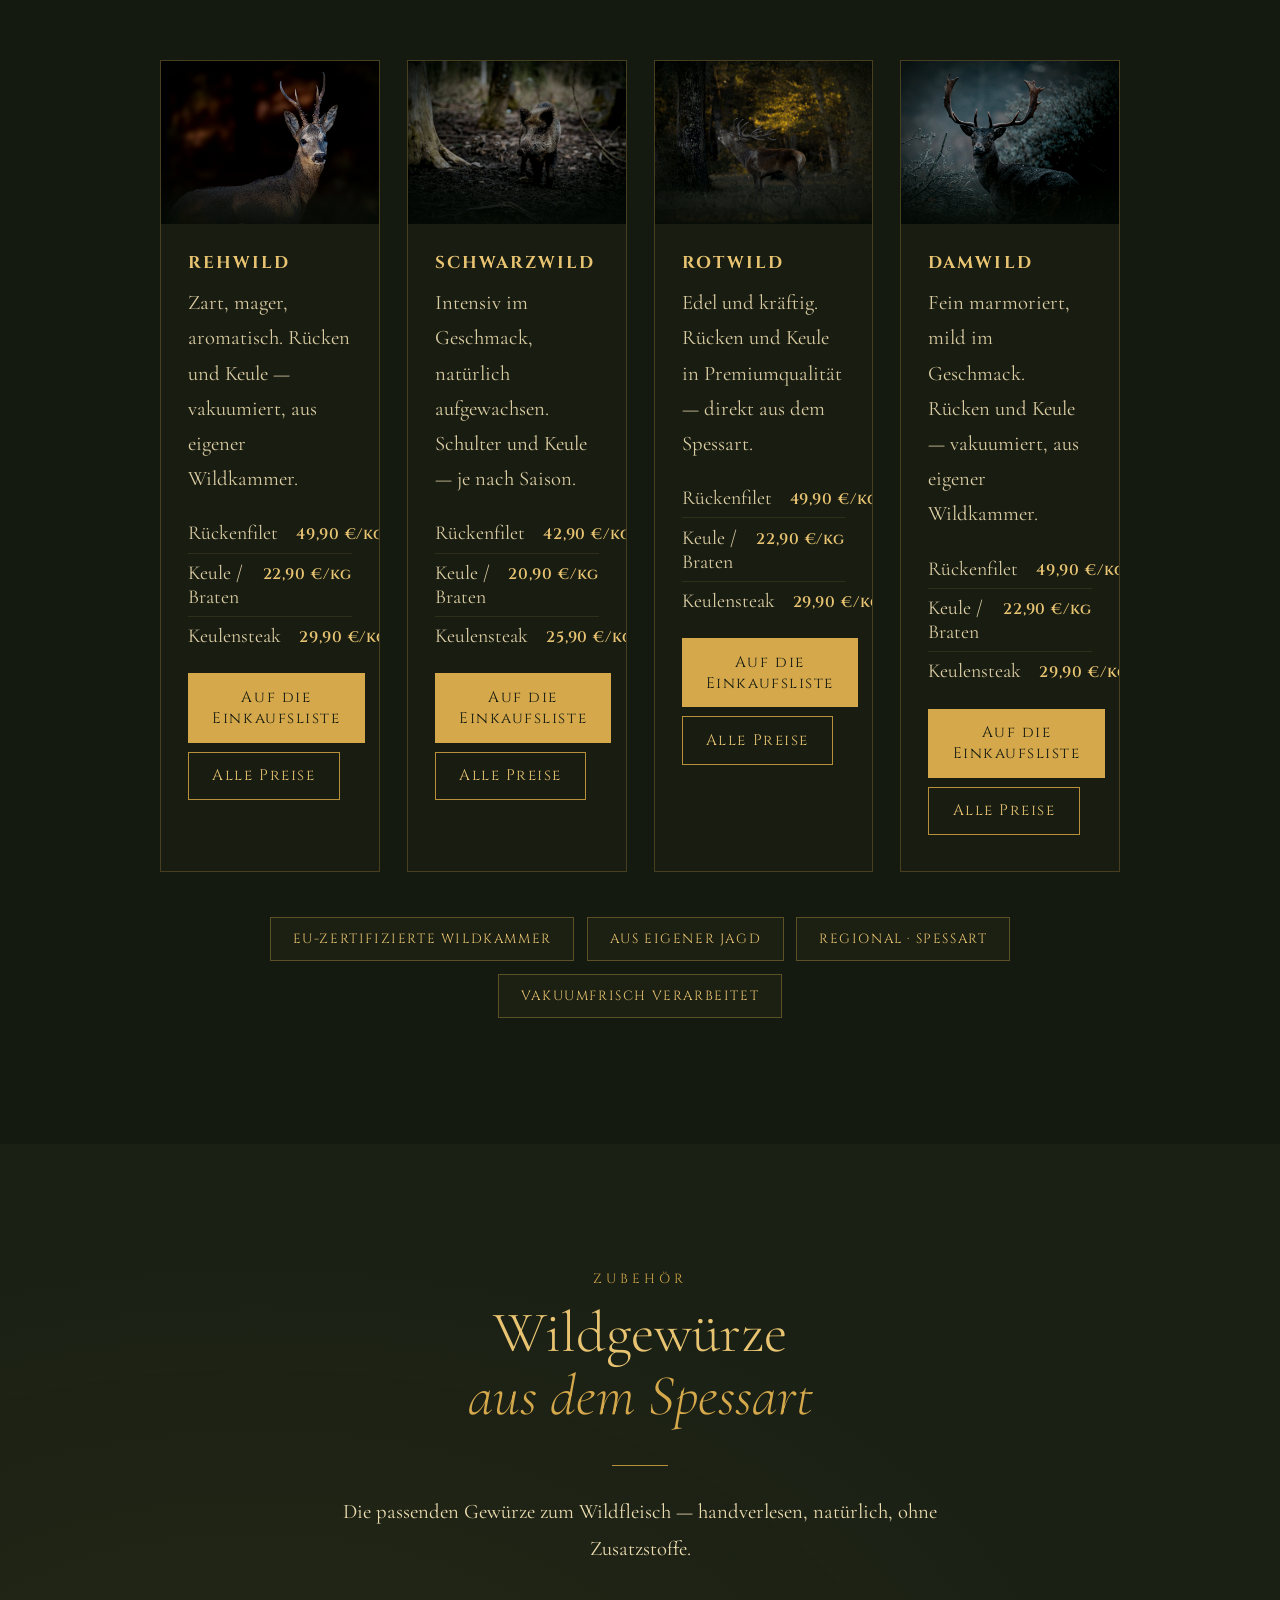
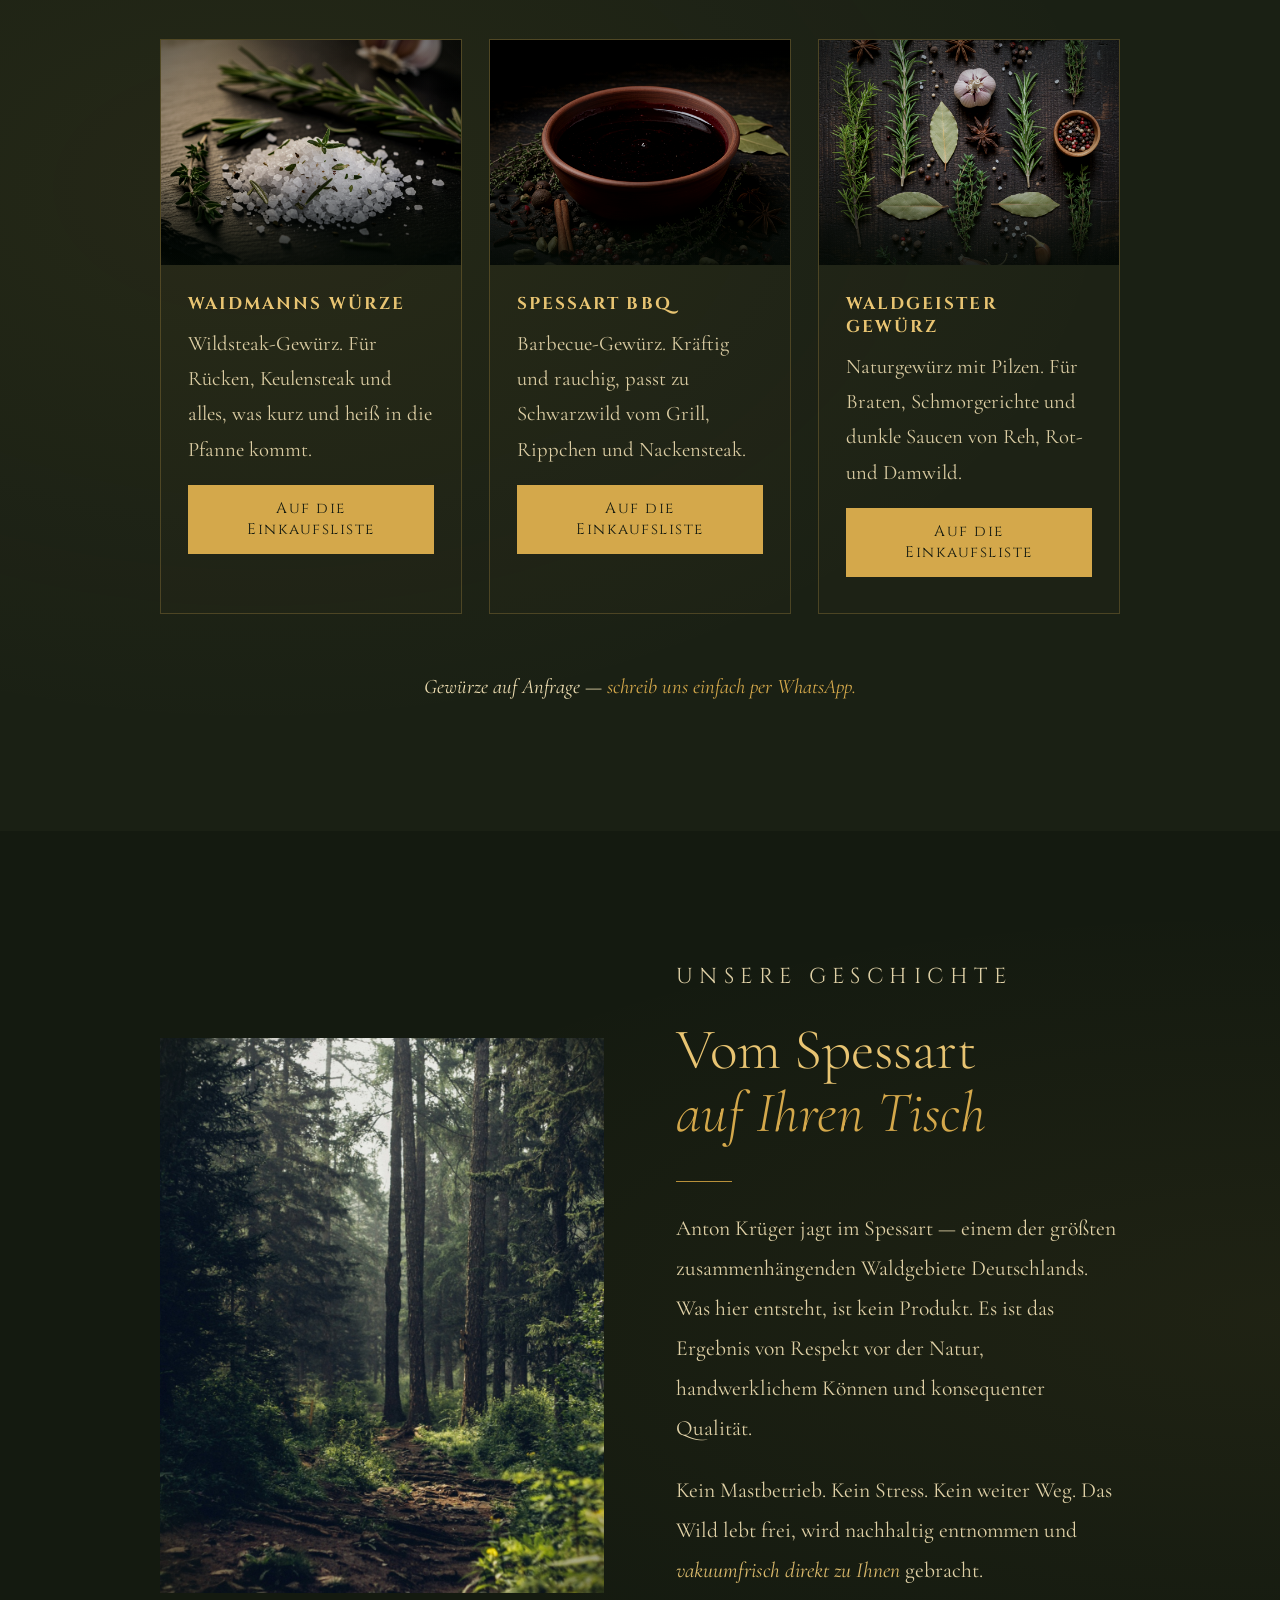
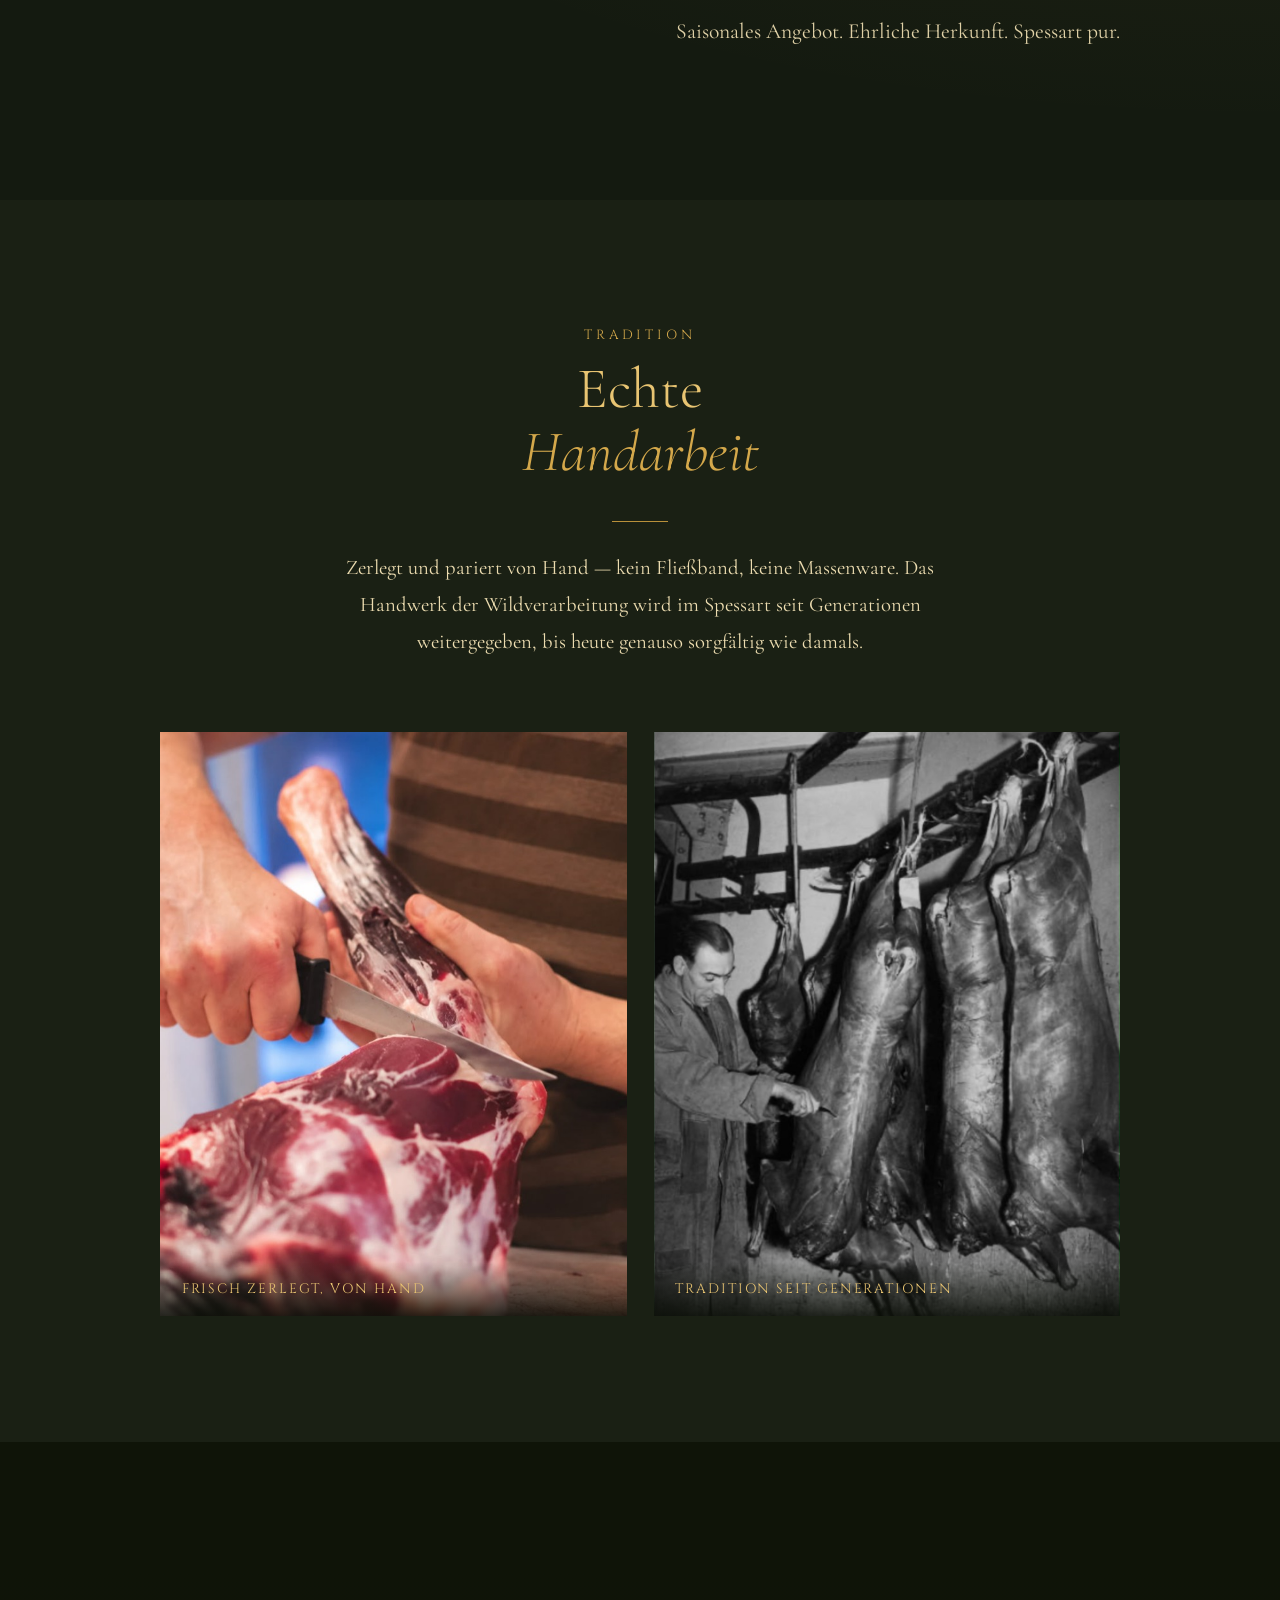
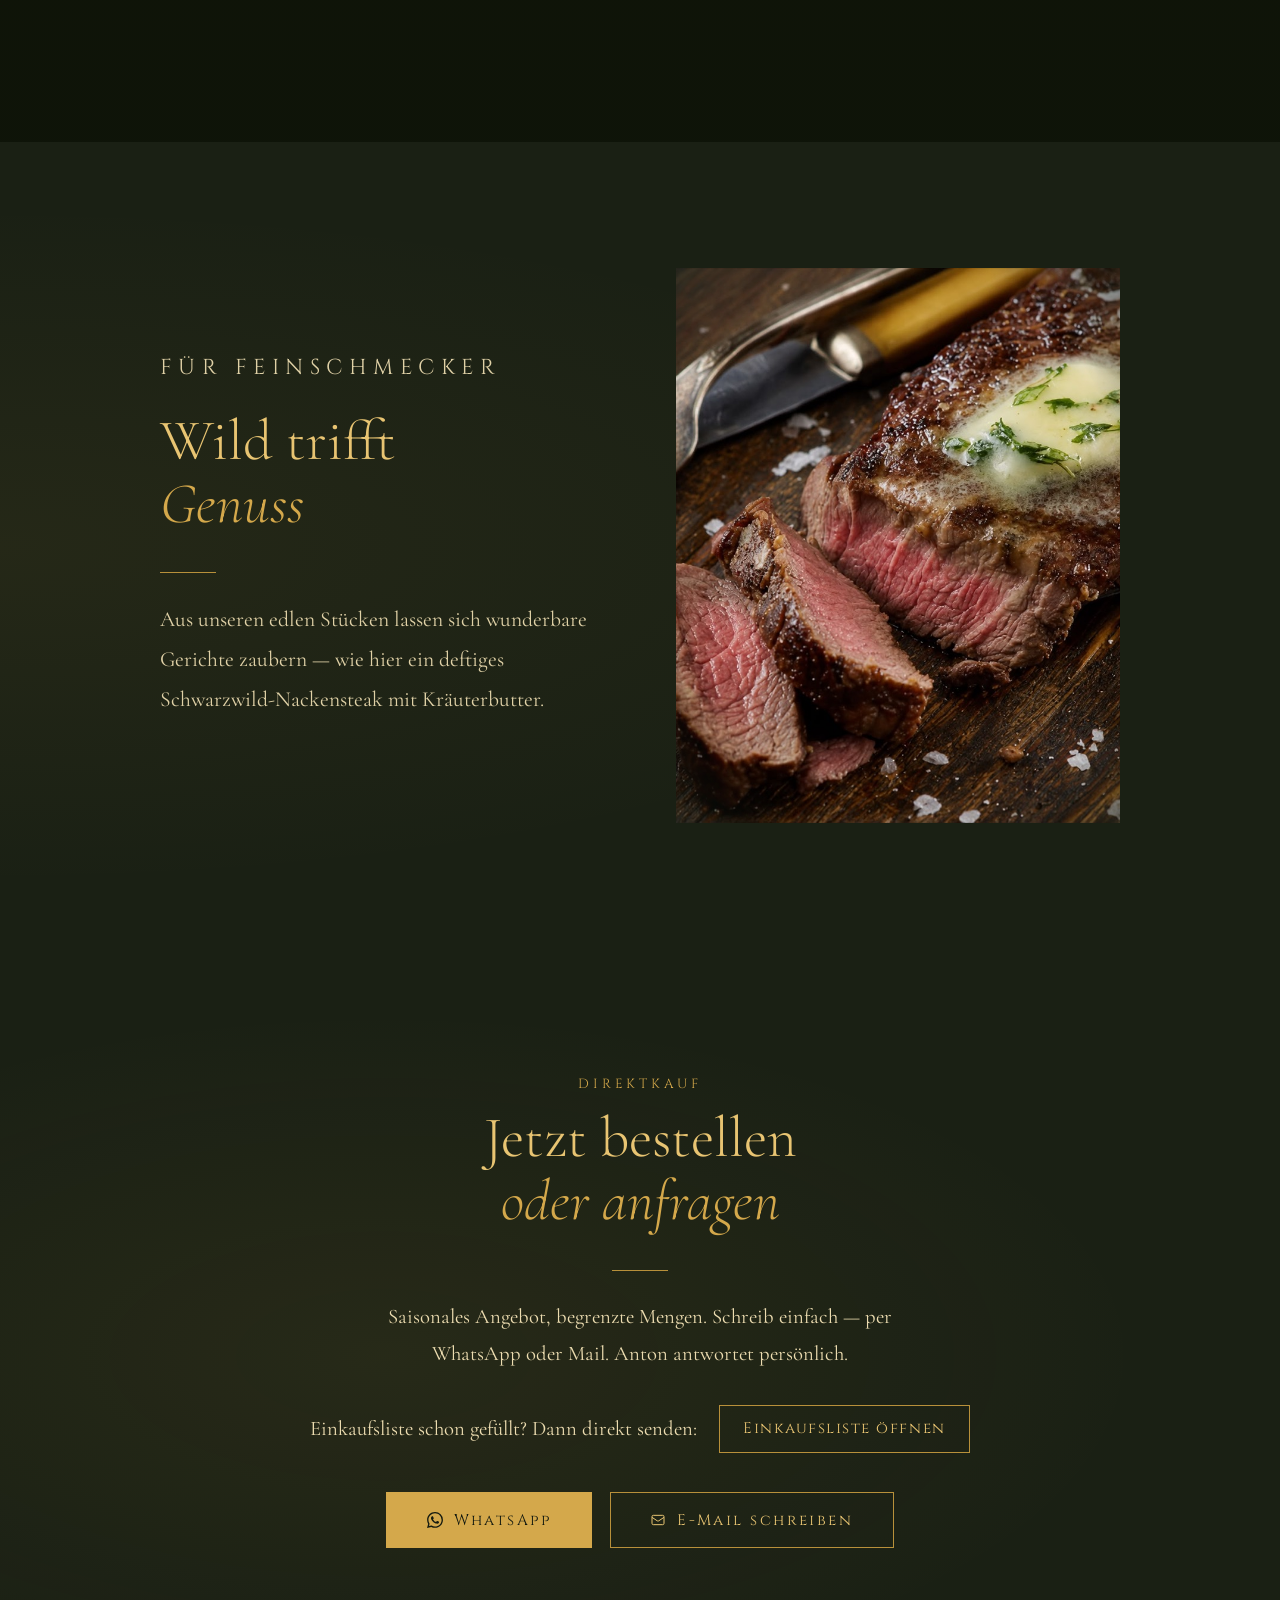
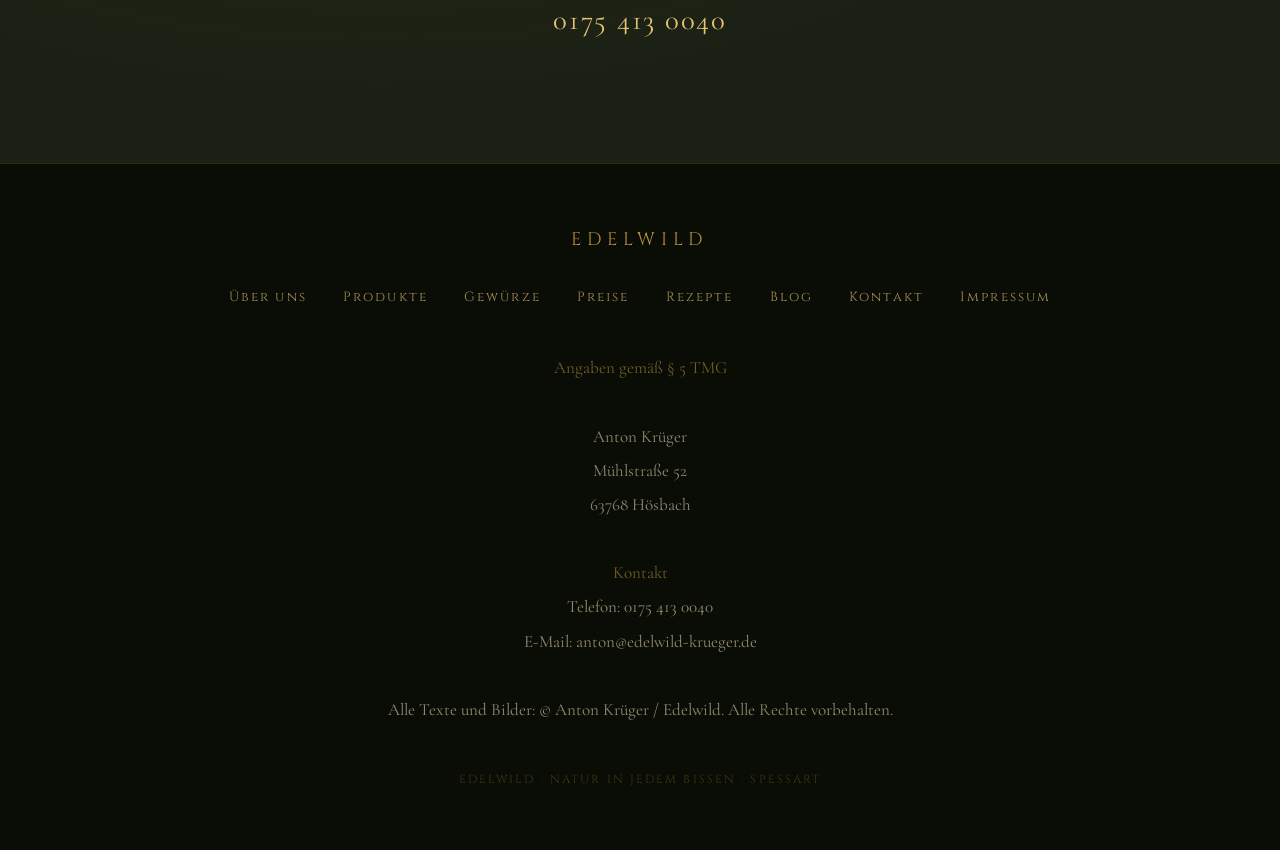
==== commit dbabb8d8: "Mobil-Überlauf behoben, Nav-Tab Rezepte, Footer-Hinweis entfernt, Preiszeilen mobil, Nav-Breakpoint" ====
--- a/index.html
+++ b/index.html
@@ -33,7 +33,7 @@
         "@type": "LocalBusiness",
         "@id": "https://edelwild-krueger.de/#business",
         "name": "Edelwild",
-        "description": "Privater Direktverkauf von Wildfleisch aus eigener Jagd im Spessart.",
+        "description": "Wildfleisch direkt vom Jäger aus eigener Jagd im Spessart, verarbeitet in EU-zugelassener Wildkammer.",
         "founder": {
           "@type": "Person",
           "name": "Anton Krüger"
@@ -103,7 +103,7 @@
     }
 
     *, *::before, *::after { box-sizing: border-box; margin: 0; padding: 0; }
-    html { scroll-behavior: smooth; font-size: 18px; }
+    html { scroll-behavior: smooth; font-size: 18px; overflow-x: hidden; }
     body {
       background: var(--forest);
       color: var(--text);
@@ -128,7 +128,7 @@
       font-size: 1.1rem; letter-spacing: 0.25em;
       color: var(--gold); text-decoration: none;
     }
-    .nav-links { display: flex; gap: 2rem; list-style: none; }
+    .nav-links { display: flex; gap: 1.4rem; list-style: none; }
     .nav-links a {
       font-family: 'Cinzel', serif;
       font-size: 0.82rem; letter-spacing: 0.16em;
@@ -155,7 +155,7 @@
     .nav-burger.open span:nth-child(1) { transform: translateY(6px) rotate(45deg); }
     .nav-burger.open span:nth-child(2) { opacity: 0; }
     .nav-burger.open span:nth-child(3) { transform: translateY(-6px) rotate(-45deg); }
-    @media (max-width: 960px) {
+    @media (max-width: 1080px) {
       .nav-links { display: none; }
       .nav-burger { display: flex; }
       .nav-links.open {
@@ -424,6 +424,10 @@
       font-family: 'Cinzel', serif; font-size: 0.85rem; font-weight: 600;
       letter-spacing: 0.06em; color: var(--gold-light); white-space: nowrap;
     }
+    @media (max-width: 480px) {
+      .price-mini li { font-size: 1rem; gap: 0.6rem; }
+      .price-mini .price { font-size: 0.78rem; letter-spacing: 0.03em; }
+    }
     .price-mini li.bz-off span { opacity: 0.55; }
     .price-mini li.bz-off span:first-child { text-decoration: line-through; }
     .price-mini li.bz-off .price {
@@ -557,7 +561,7 @@
       color: var(--gold-dim); margin-bottom: 1.8rem;
     }
     .footer-nav {
-      display: flex; justify-content: center; gap: 2rem;
+      display: flex; flex-wrap: wrap; justify-content: center; gap: 0.8rem 2rem;
       list-style: none; margin-bottom: 2.5rem;
     }
     .footer-nav a {
@@ -608,6 +612,7 @@
     <li><a href="/#produkte">Produkte</a></li>
     <li><a href="/#gewuerze">Gewürze</a></li>
     <li><a href="/preise.html" class="nav-highlight">Preise</a></li>
+    <li><a href="/rezepte-weihnachten.html">Rezepte</a></li>
     <li><a href="/geschaeftskunden.html">Geschäftskunden</a></li>
     <li><a href="/blog/">Blog</a></li>
     <li><a href="/#kontakt">Kontakt</a></li>
@@ -925,6 +930,8 @@
     <li><a href="#story">Über uns</a></li>
     <li><a href="#produkte">Produkte</a></li>
     <li><a href="#gewuerze">Gewürze</a></li>
+    <li><a href="/preise.html">Preise</a></li>
+    <li><a href="/rezepte-weihnachten.html">Rezepte</a></li>
     <li><a href="/blog/">Blog</a></li>
     <li><a href="#kontakt">Kontakt</a></li>
     <li><a href="#impressum">Impressum</a></li>
@@ -937,9 +944,6 @@
     <strong>Kontakt</strong><br>
     Telefon: <a href="tel:+491754130040">0175 413 0040</a><br>
     E-Mail: <a href="mailto:anton@edelwild-krueger.de">anton@edelwild-krueger.de</a><br><br>
-    <strong>Hinweis</strong><br>
-    Privater Direktverkauf von Wildfleisch aus eigener Jagd.<br>
-    Kein gewerblicher Lebensmitteleinzelhandel im Sinne des EU-Hygienerechts (VO (EG) 853/2004, Anhang III).<br><br>
     Alle Texte und Bilder: © Anton Krüger / Edelwild. Alle Rechte vorbehalten.
   </div>
   <p class="footer-copy">EDELWILD · NATUR IN JEDEM BISSEN · SPESSART</p>
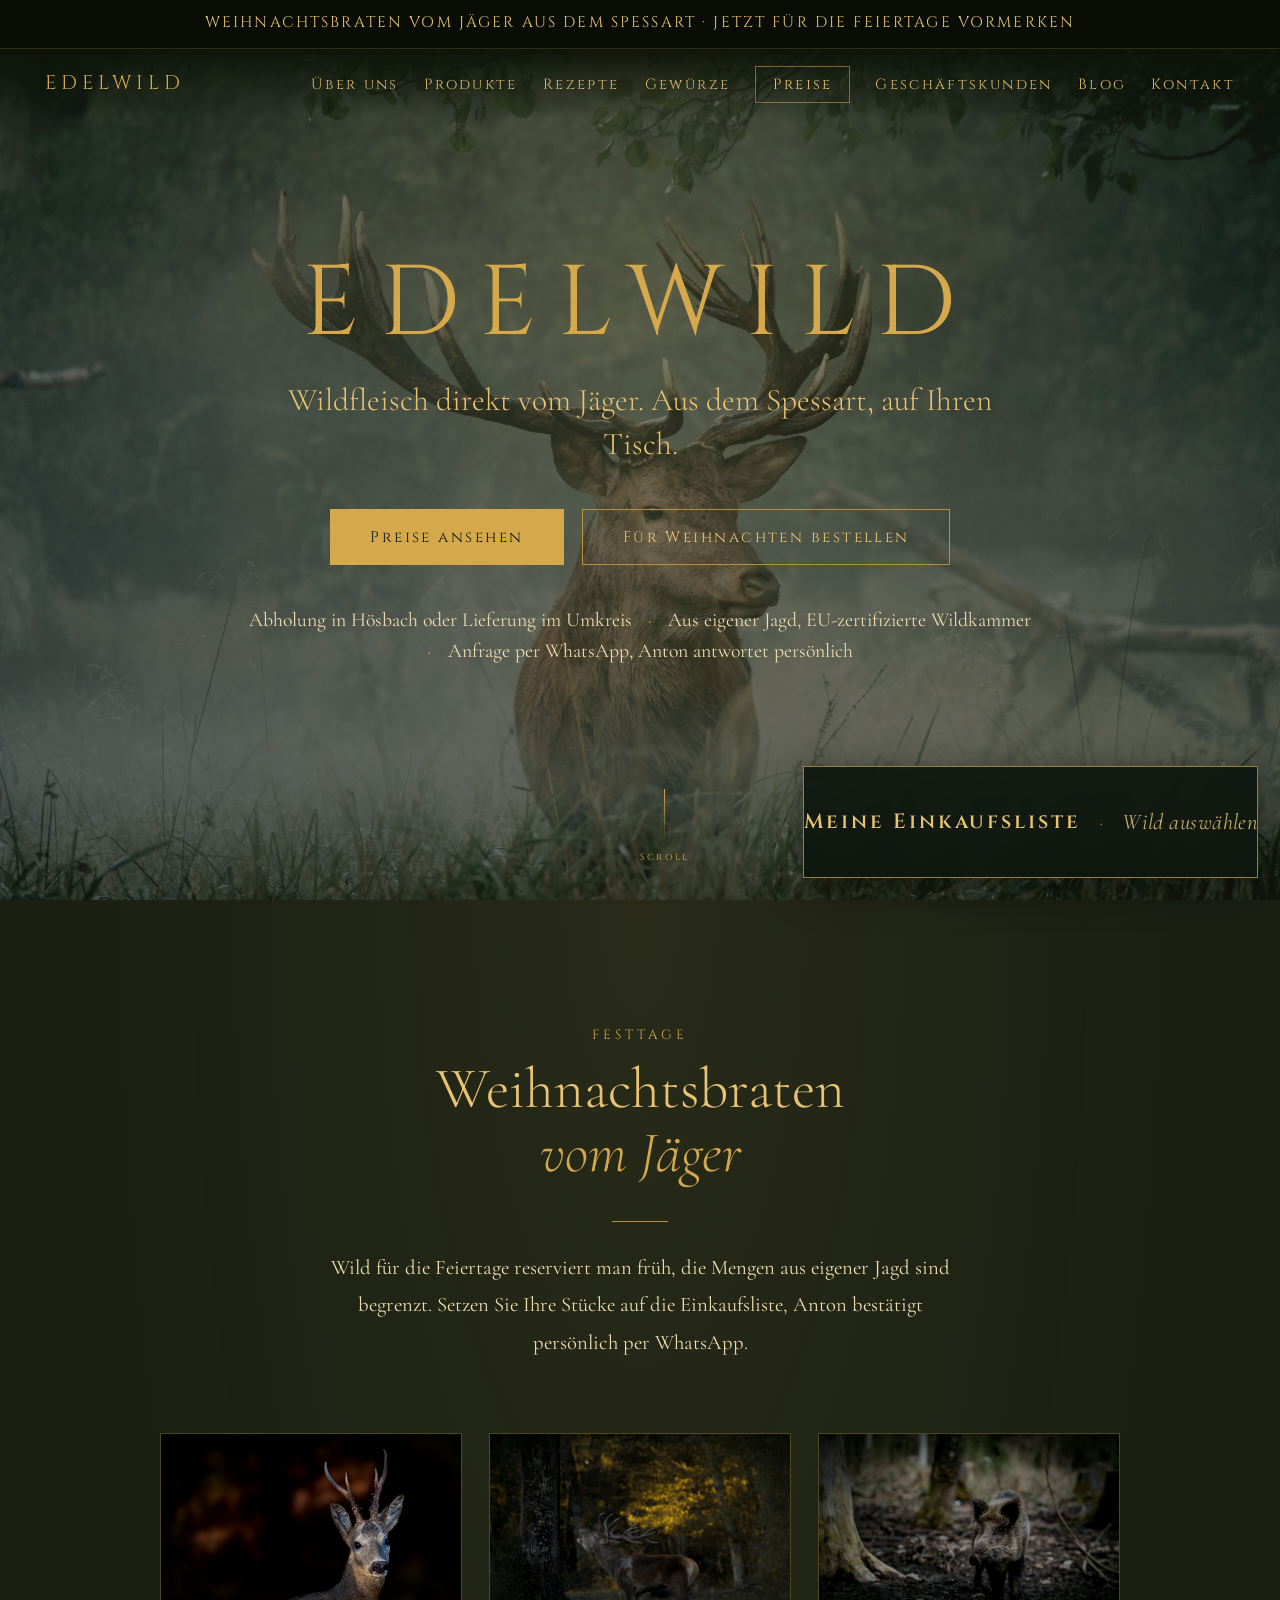
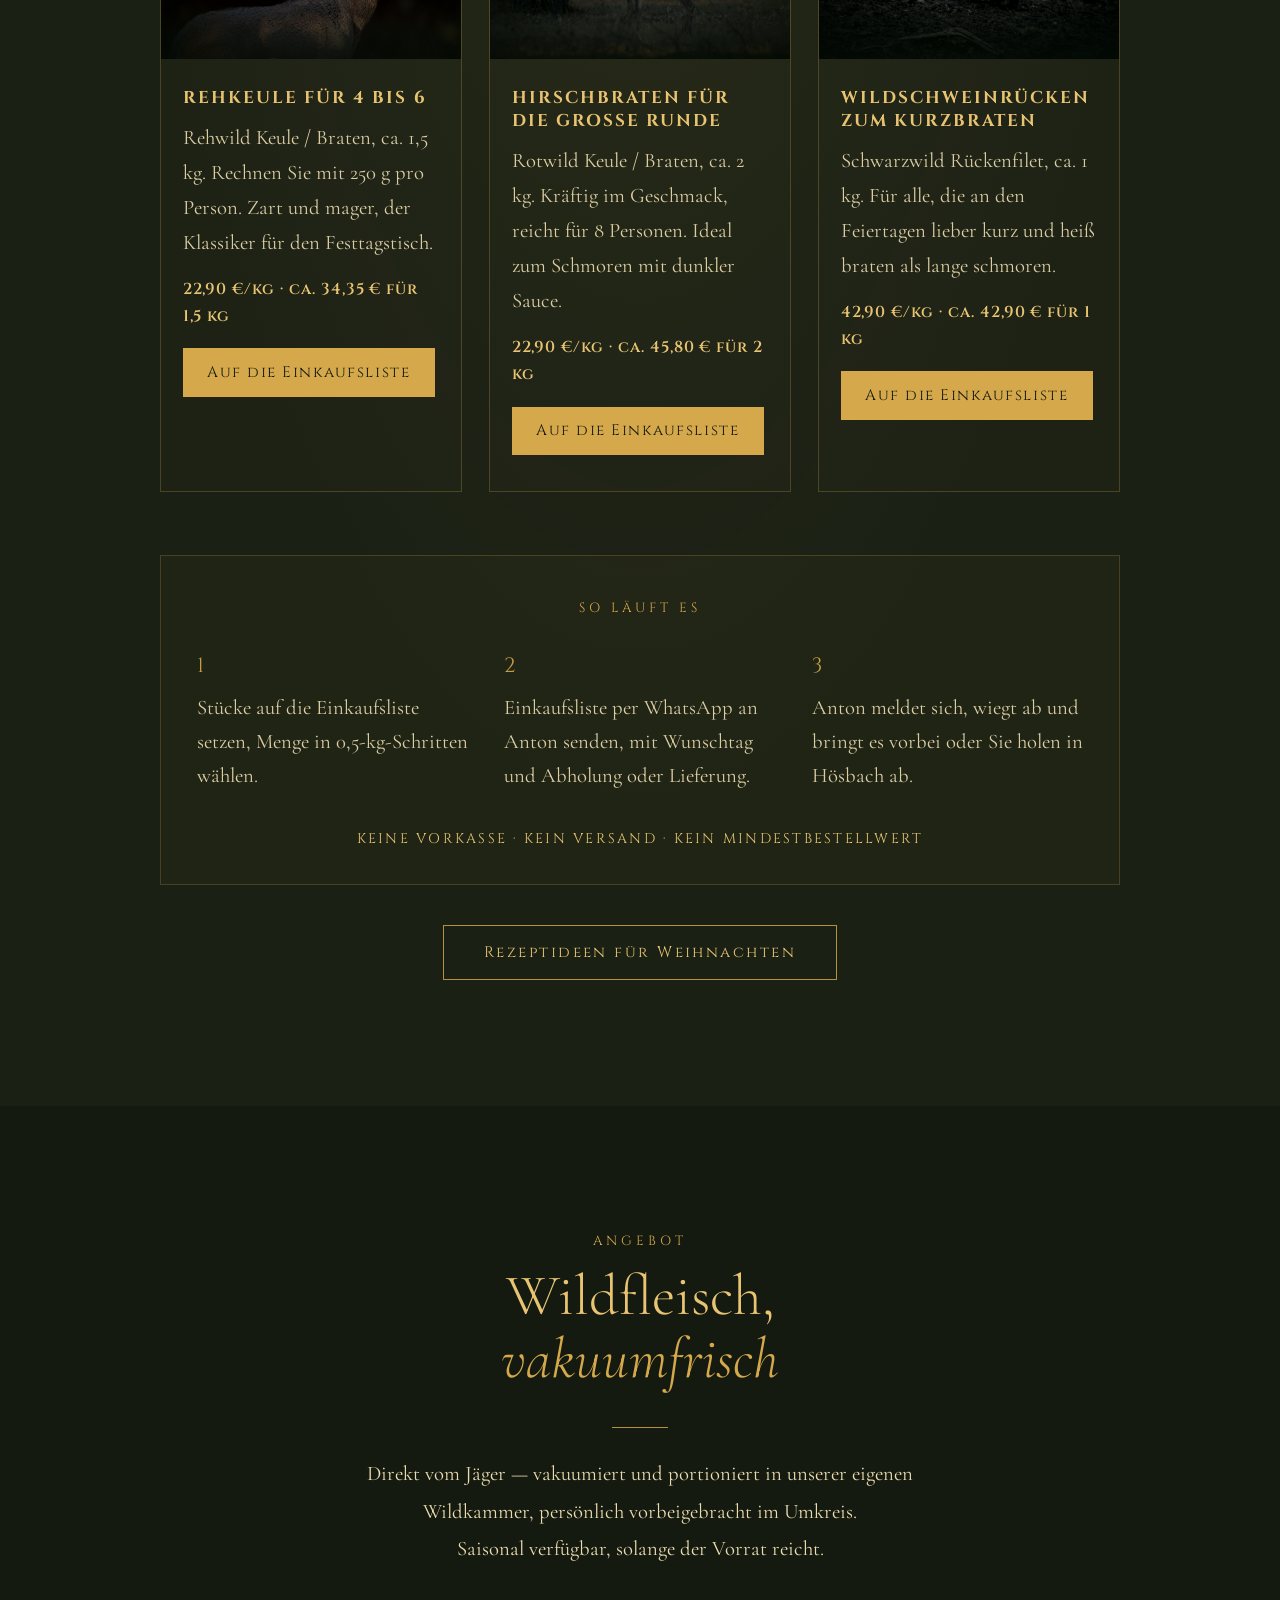
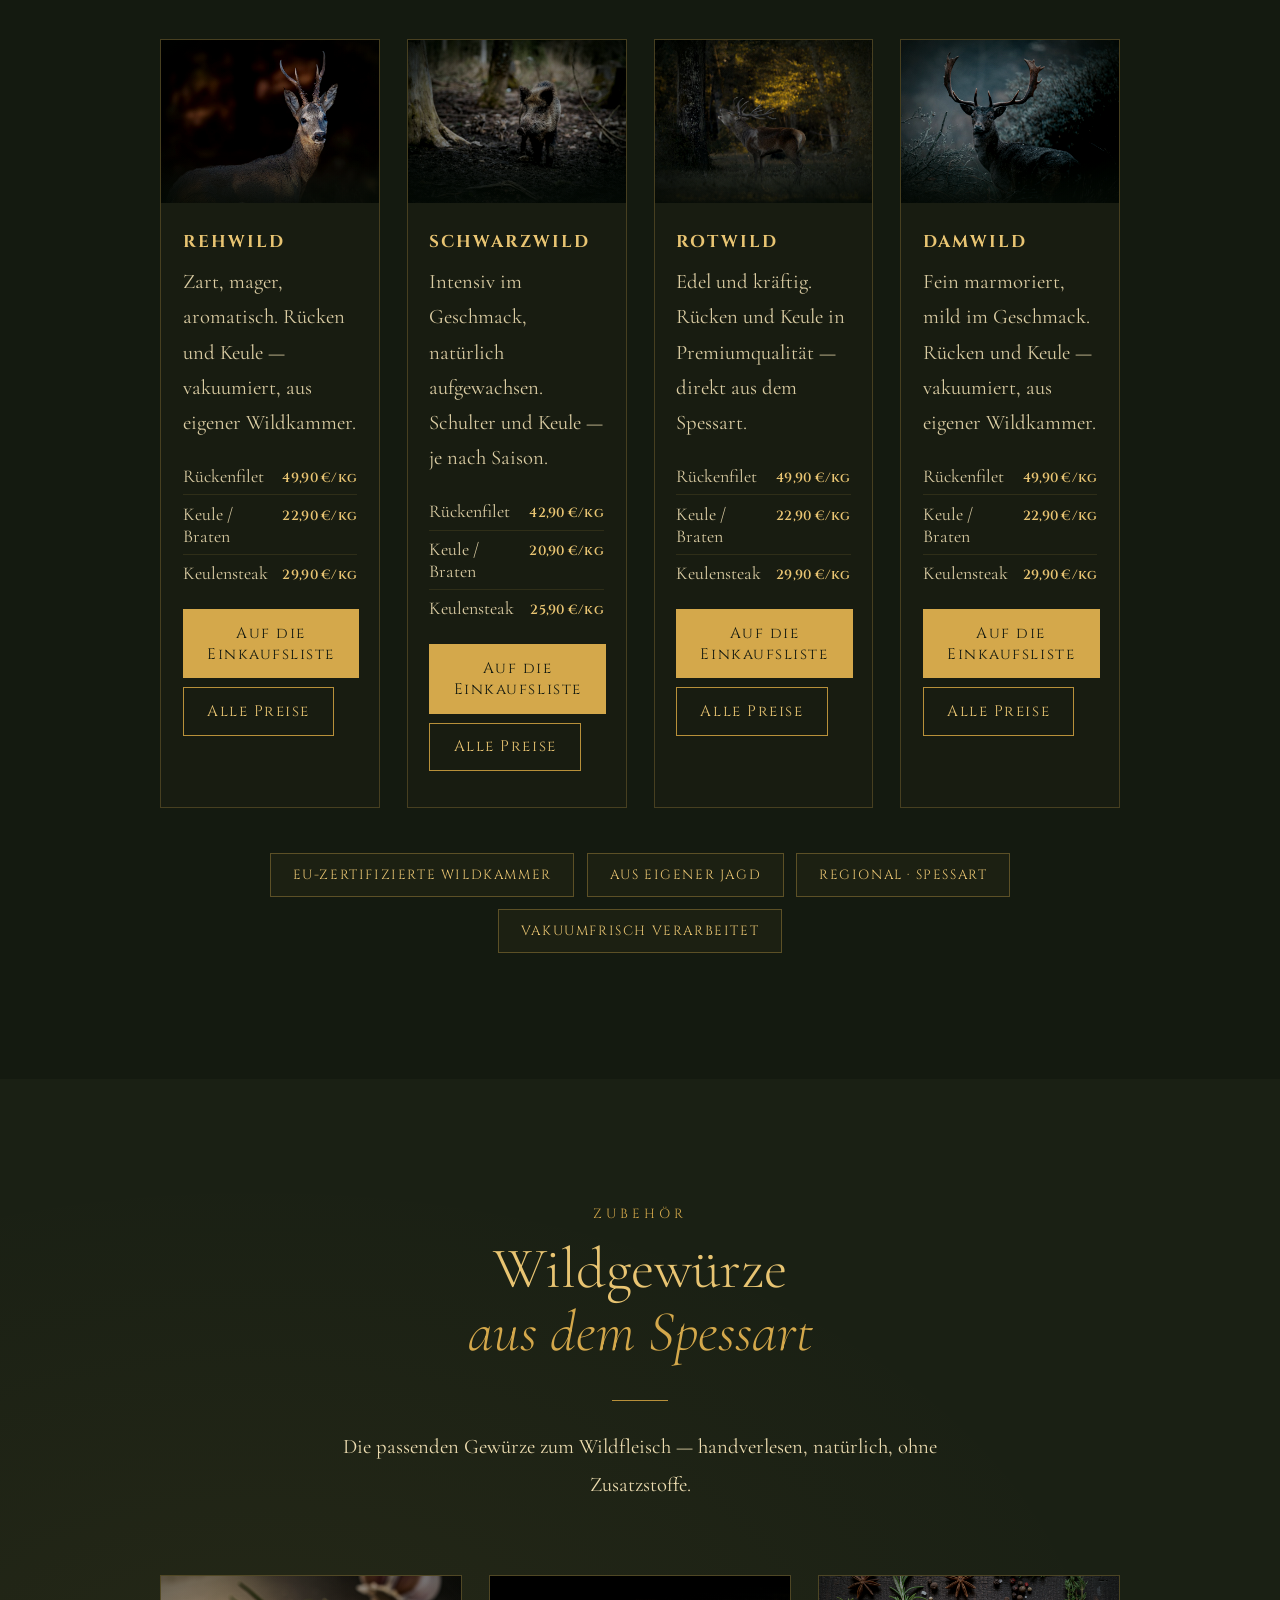
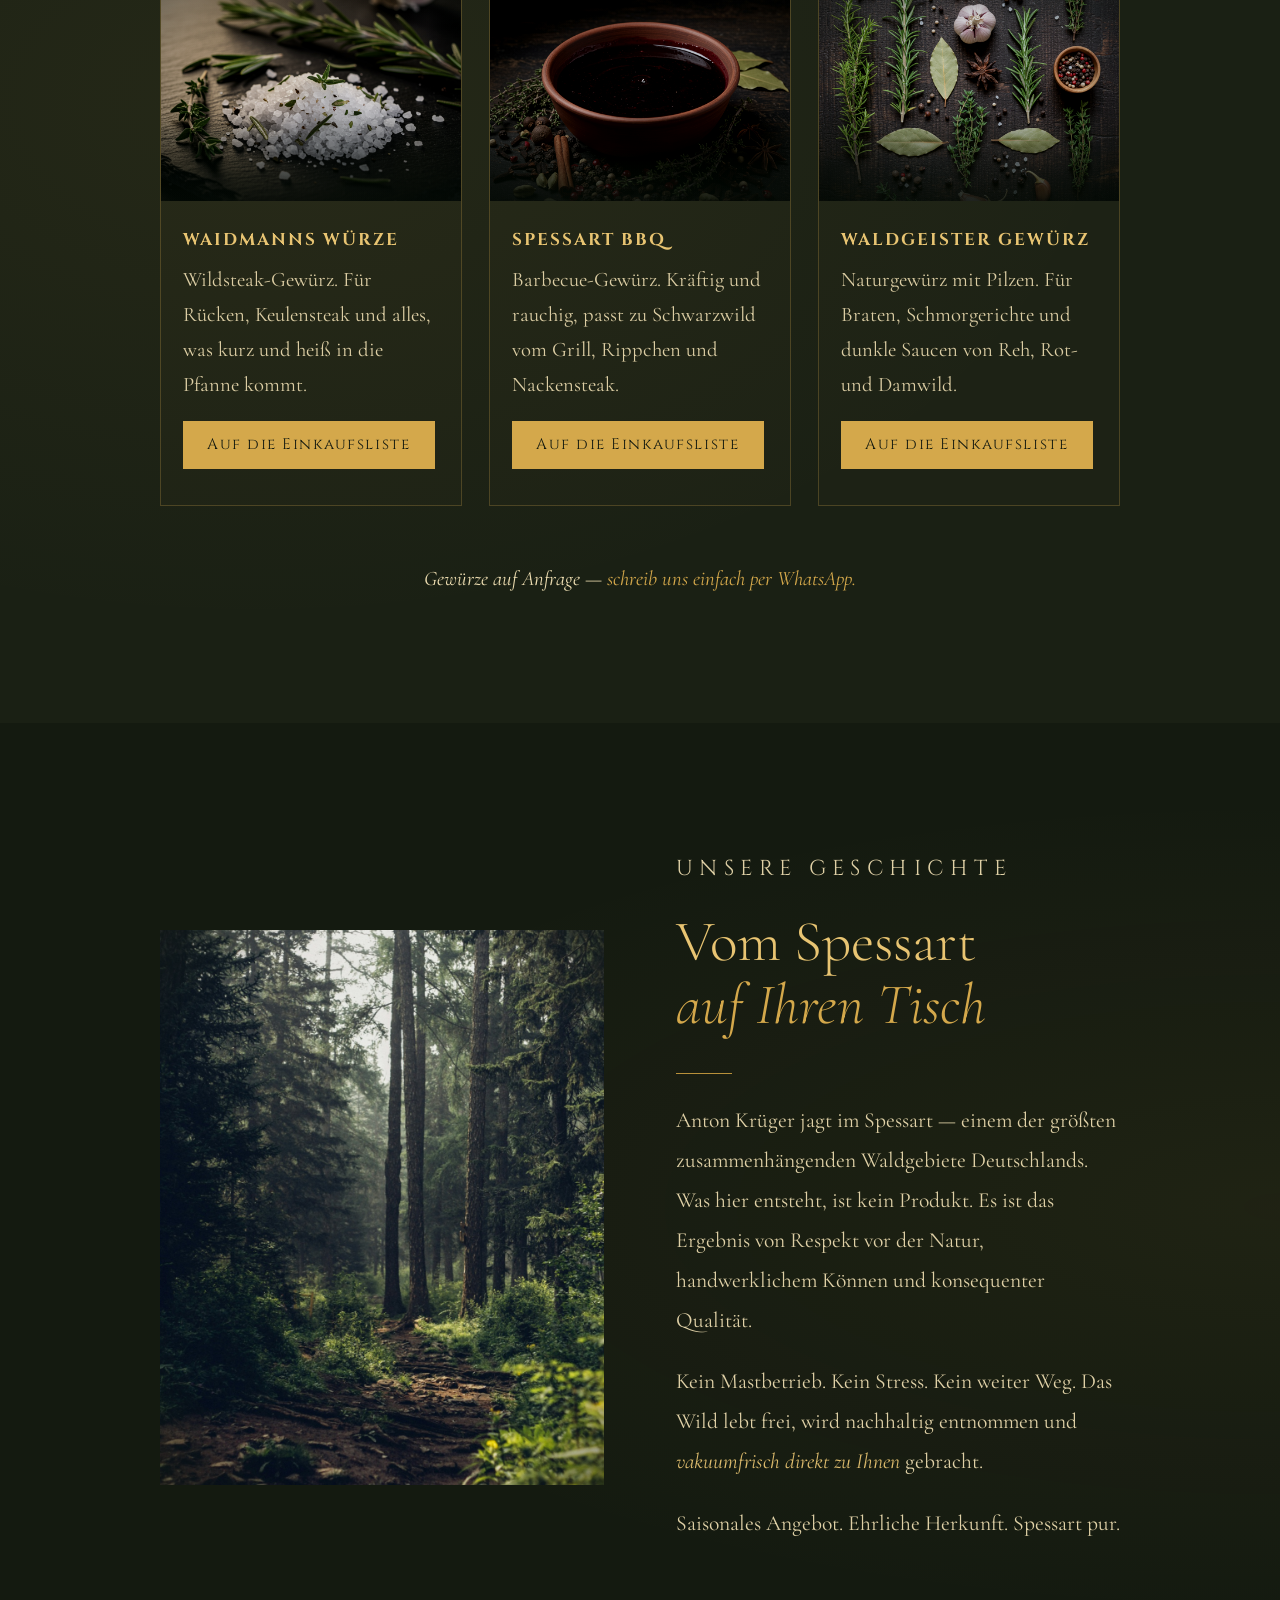
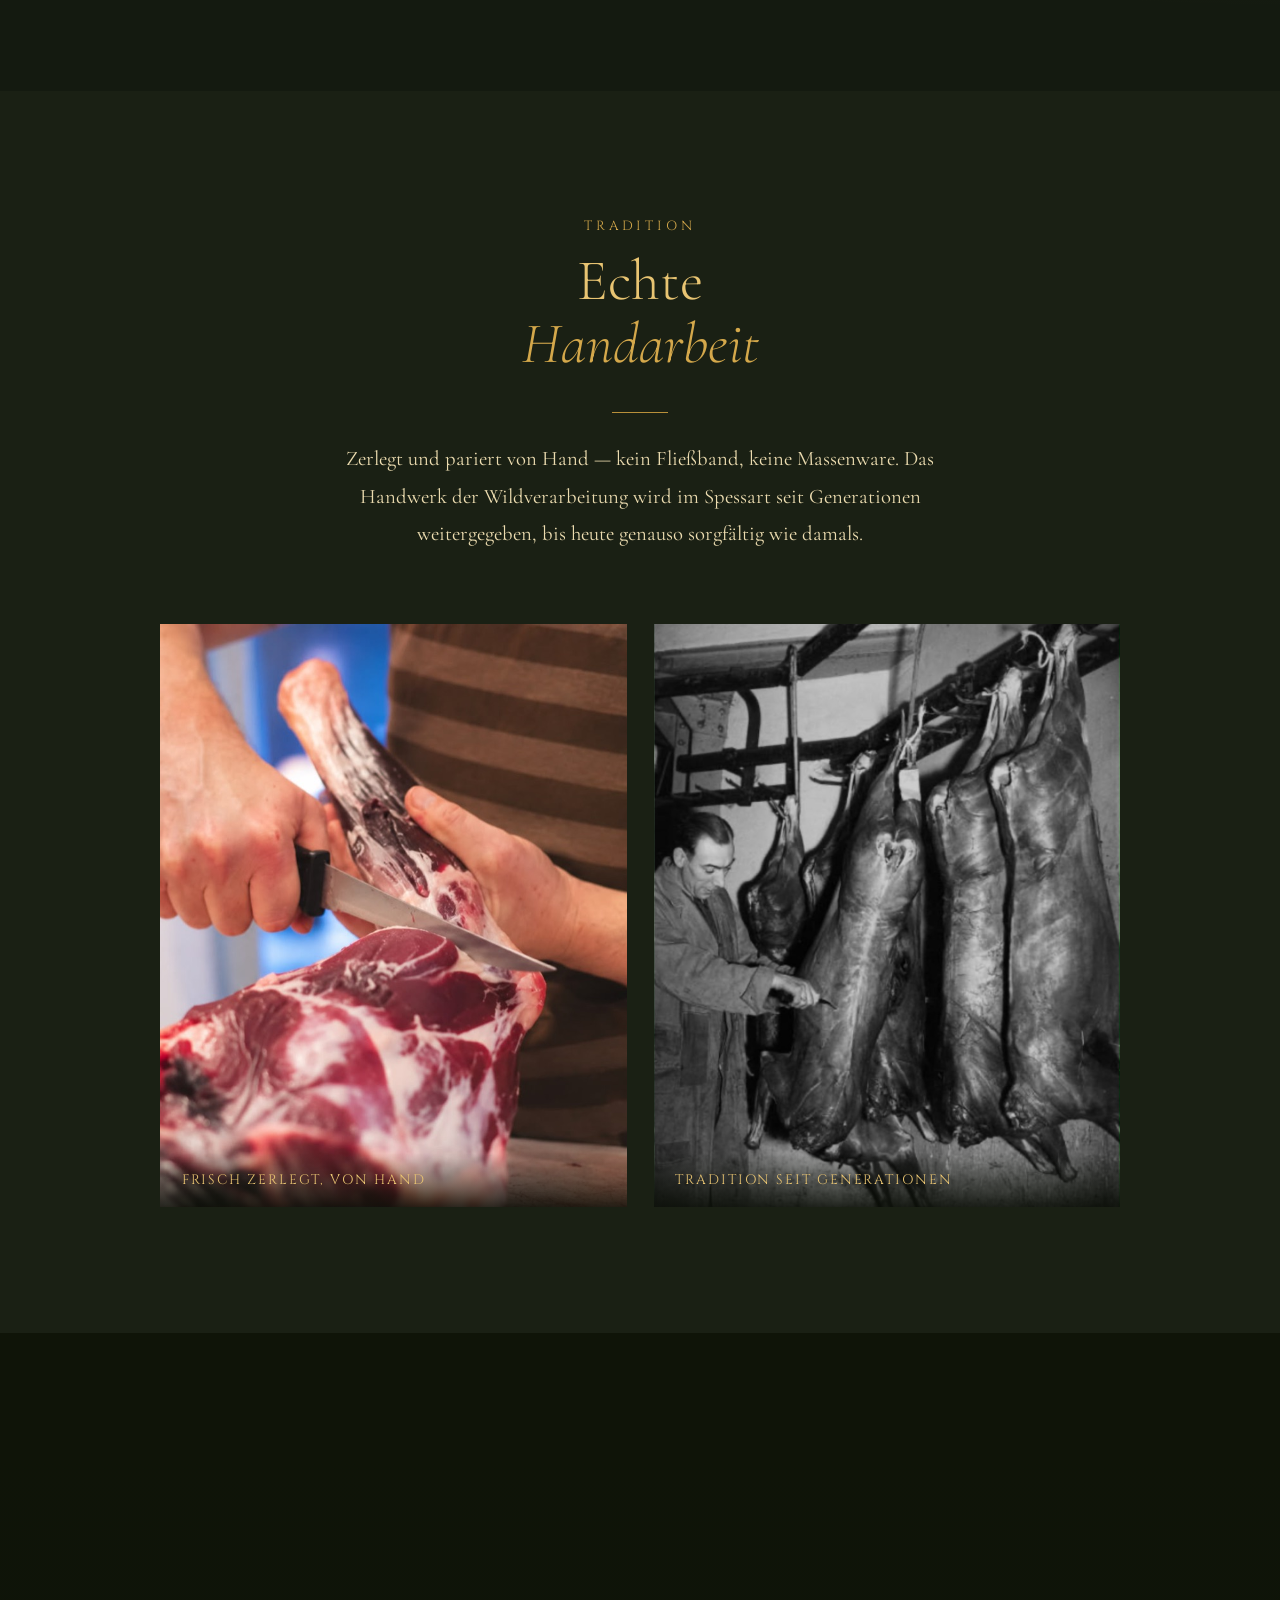
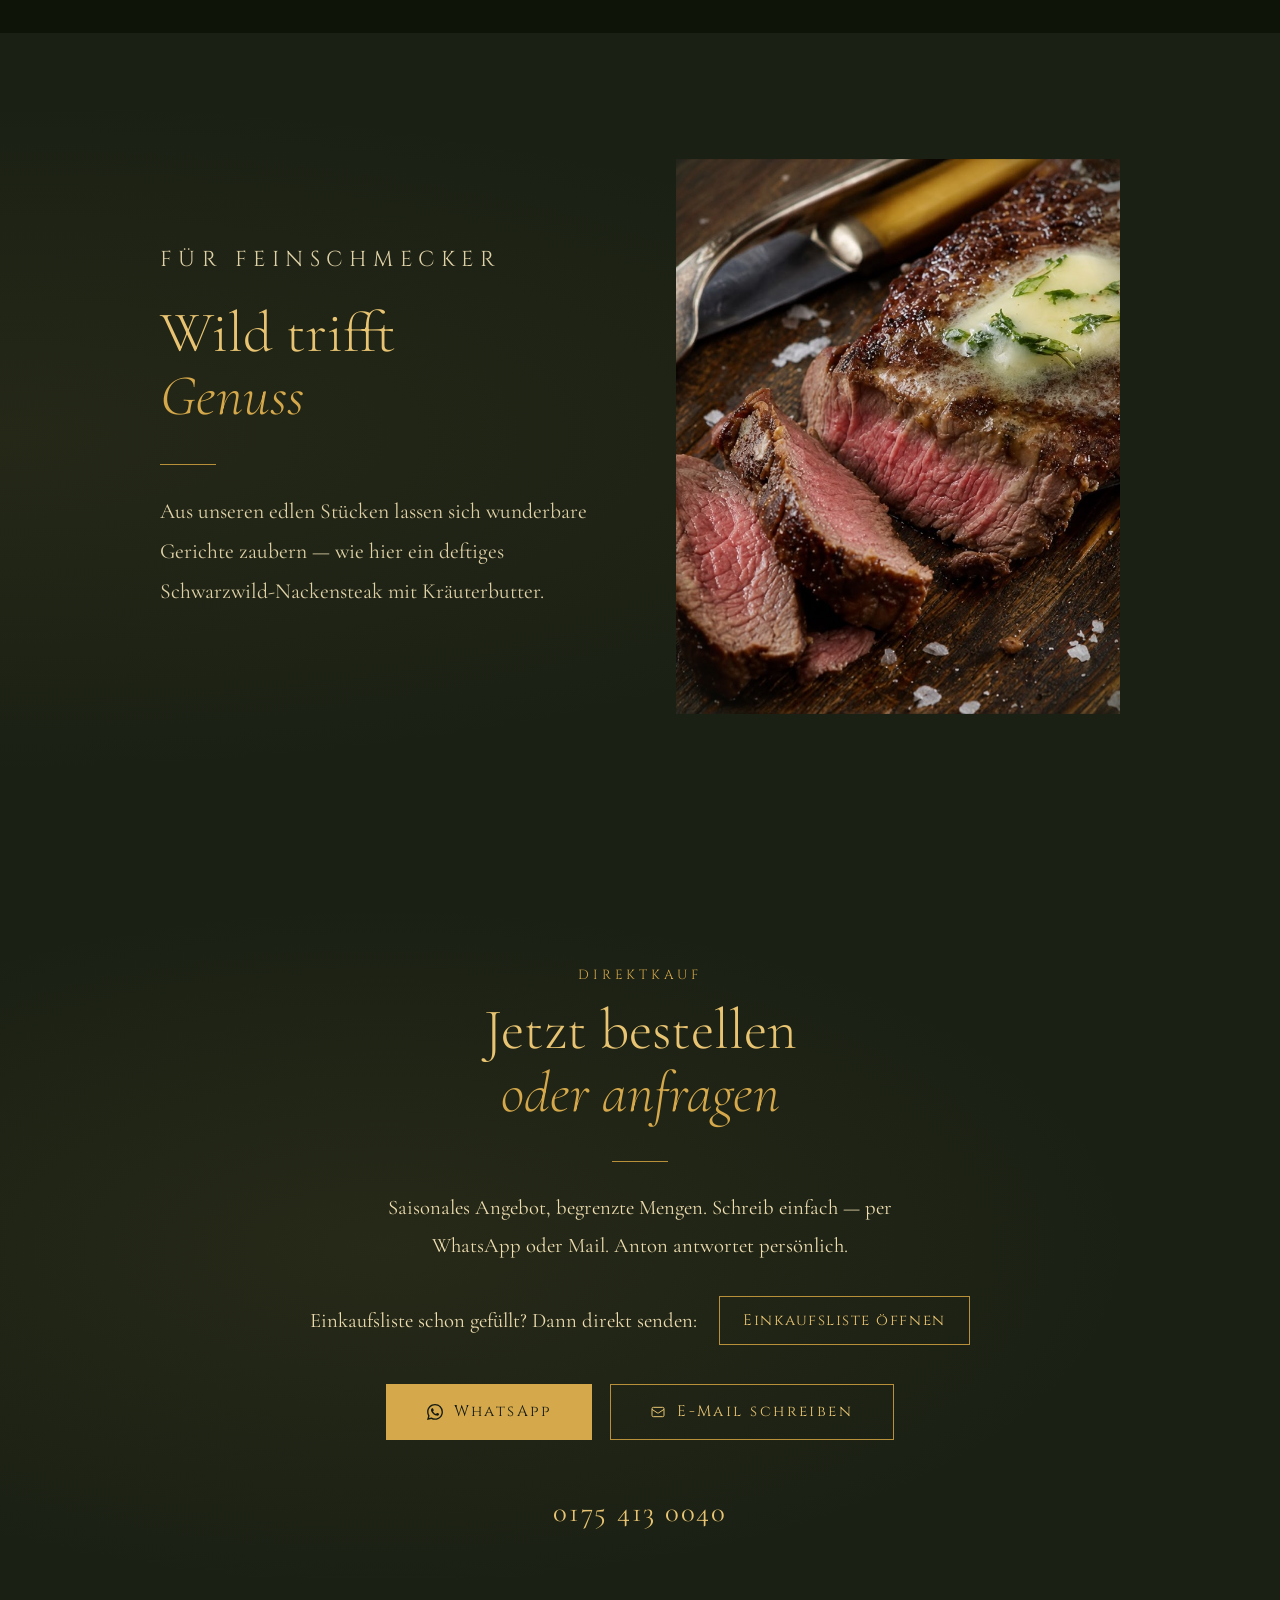
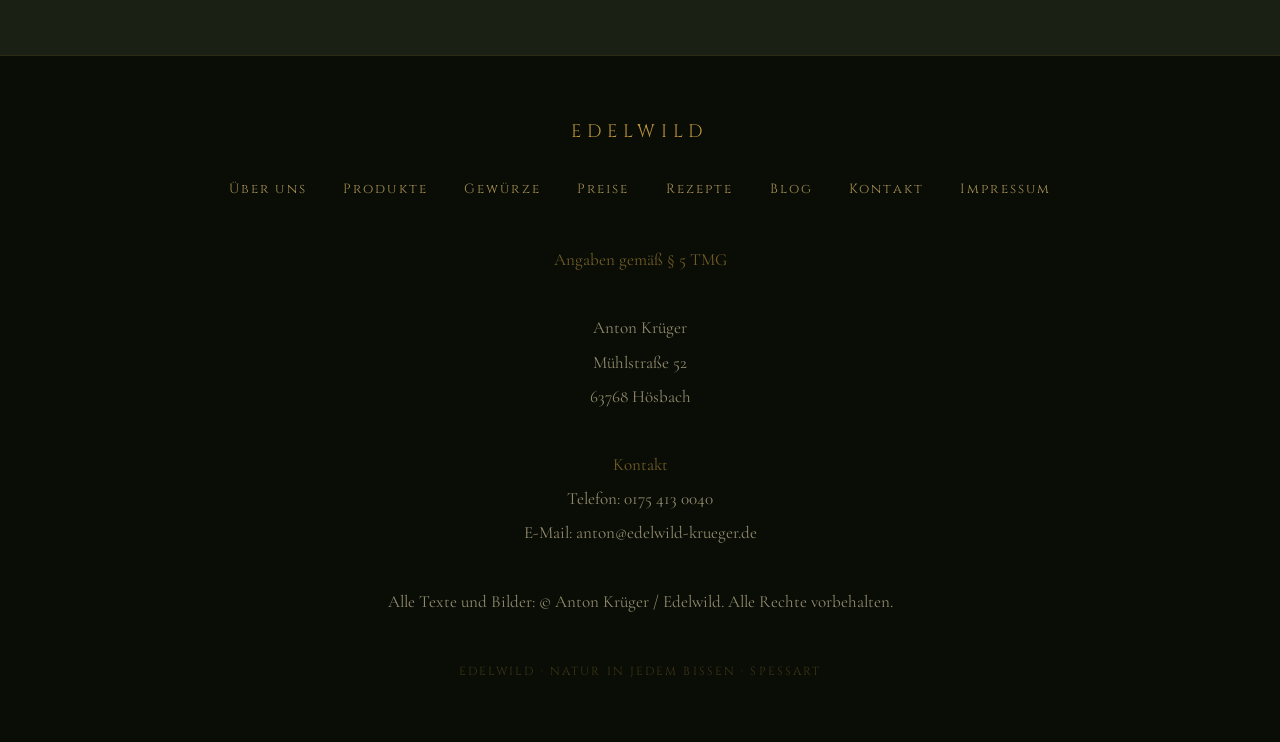
==== commit c483aabd: "Rezeptbilder generiert, Nav Rezepte vor Gewürze, Preiszeilen auf Karten gefixt" ====
--- a/index.html
+++ b/index.html
@@ -402,7 +402,7 @@
       pointer-events: none;
     }
     .product-card:hover .product-photo { filter: saturate(0.9) contrast(1.08) brightness(0.95); }
-    .product-body { padding: 1.5rem 1.5rem 2rem; text-align: left; }
+    .product-body { padding: 1.5rem 1.2rem 2rem; text-align: left; }
     .product-body.no-photo { padding-top: 2.2rem; }
     .product-btns { display: flex; flex-wrap: wrap; gap: 0.5rem; margin-top: 1rem; }
     .product-btns .btn { margin-top: 0; }
@@ -414,15 +414,16 @@
     .product-desc { font-size: 1.15rem; line-height: 1.7; opacity: 0.92; }
     .price-mini { list-style: none; margin-top: 1rem; }
     .price-mini li {
-      display: flex; justify-content: space-between; align-items: baseline; gap: 1rem;
+      display: flex; justify-content: space-between; align-items: baseline; gap: 0.6rem;
       padding: 0.4rem 0; border-bottom: 1px solid rgba(212,168,75,0.12);
-      font-size: 1.1rem;
-    }
+      font-size: 1rem;
+    }
+    .price-mini li span:first-child { flex: 1 1 auto; min-width: 0; }
     .price-mini li:last-child { border-bottom: none; }
     .price-mini li span:first-child { opacity: 0.92; }
     .price-mini .price {
-      font-family: 'Cinzel', serif; font-size: 0.85rem; font-weight: 600;
-      letter-spacing: 0.06em; color: var(--gold-light); white-space: nowrap;
+      font-family: 'Cinzel', serif; font-size: 0.74rem; font-weight: 600;
+      letter-spacing: 0.02em; color: var(--gold-light); white-space: nowrap; flex: 0 0 auto;
     }
     @media (max-width: 480px) {
       .price-mini li { font-size: 1rem; gap: 0.6rem; }
@@ -610,9 +611,9 @@
   <ul class="nav-links">
     <li><a href="/#story">Über uns</a></li>
     <li><a href="/#produkte">Produkte</a></li>
+    <li><a href="/rezepte-weihnachten.html">Rezepte</a></li>
     <li><a href="/#gewuerze">Gewürze</a></li>
     <li><a href="/preise.html" class="nav-highlight">Preise</a></li>
-    <li><a href="/rezepte-weihnachten.html">Rezepte</a></li>
     <li><a href="/geschaeftskunden.html">Geschäftskunden</a></li>
     <li><a href="/blog/">Blog</a></li>
     <li><a href="/#kontakt">Kontakt</a></li>
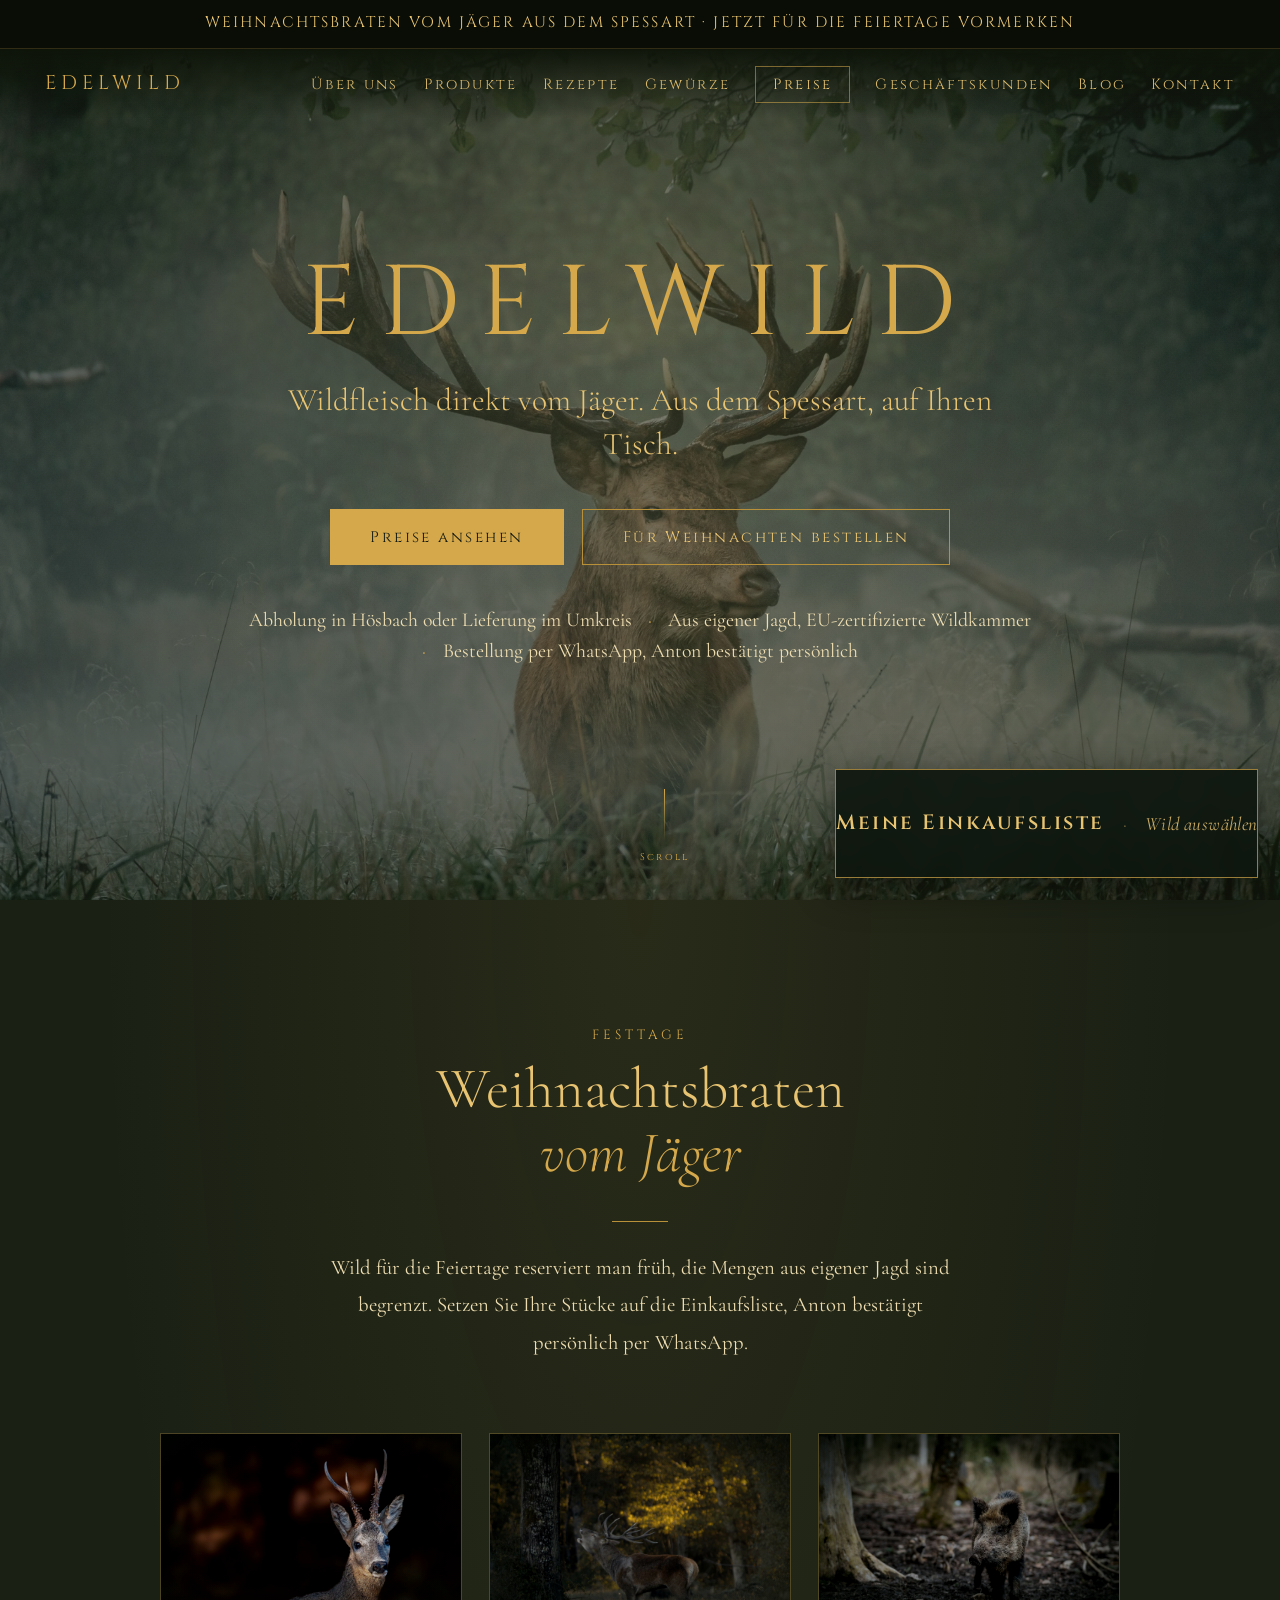
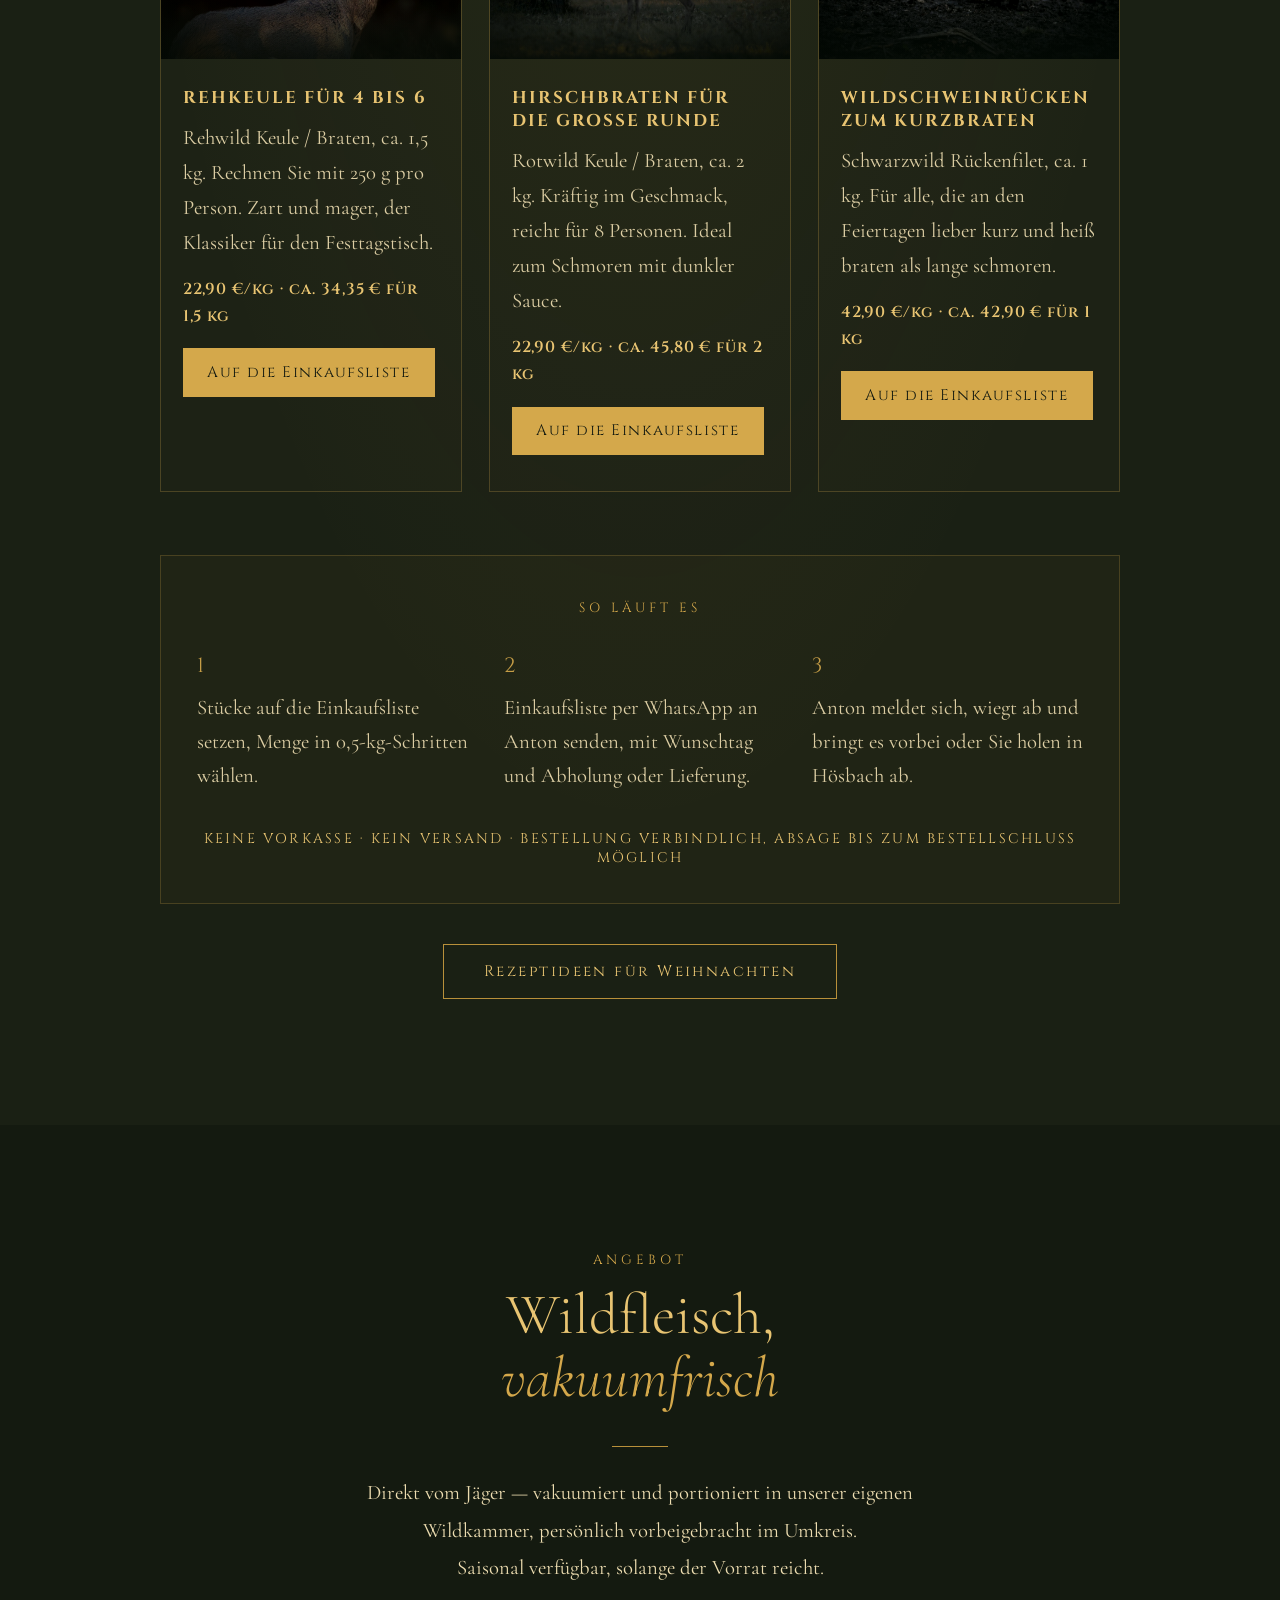
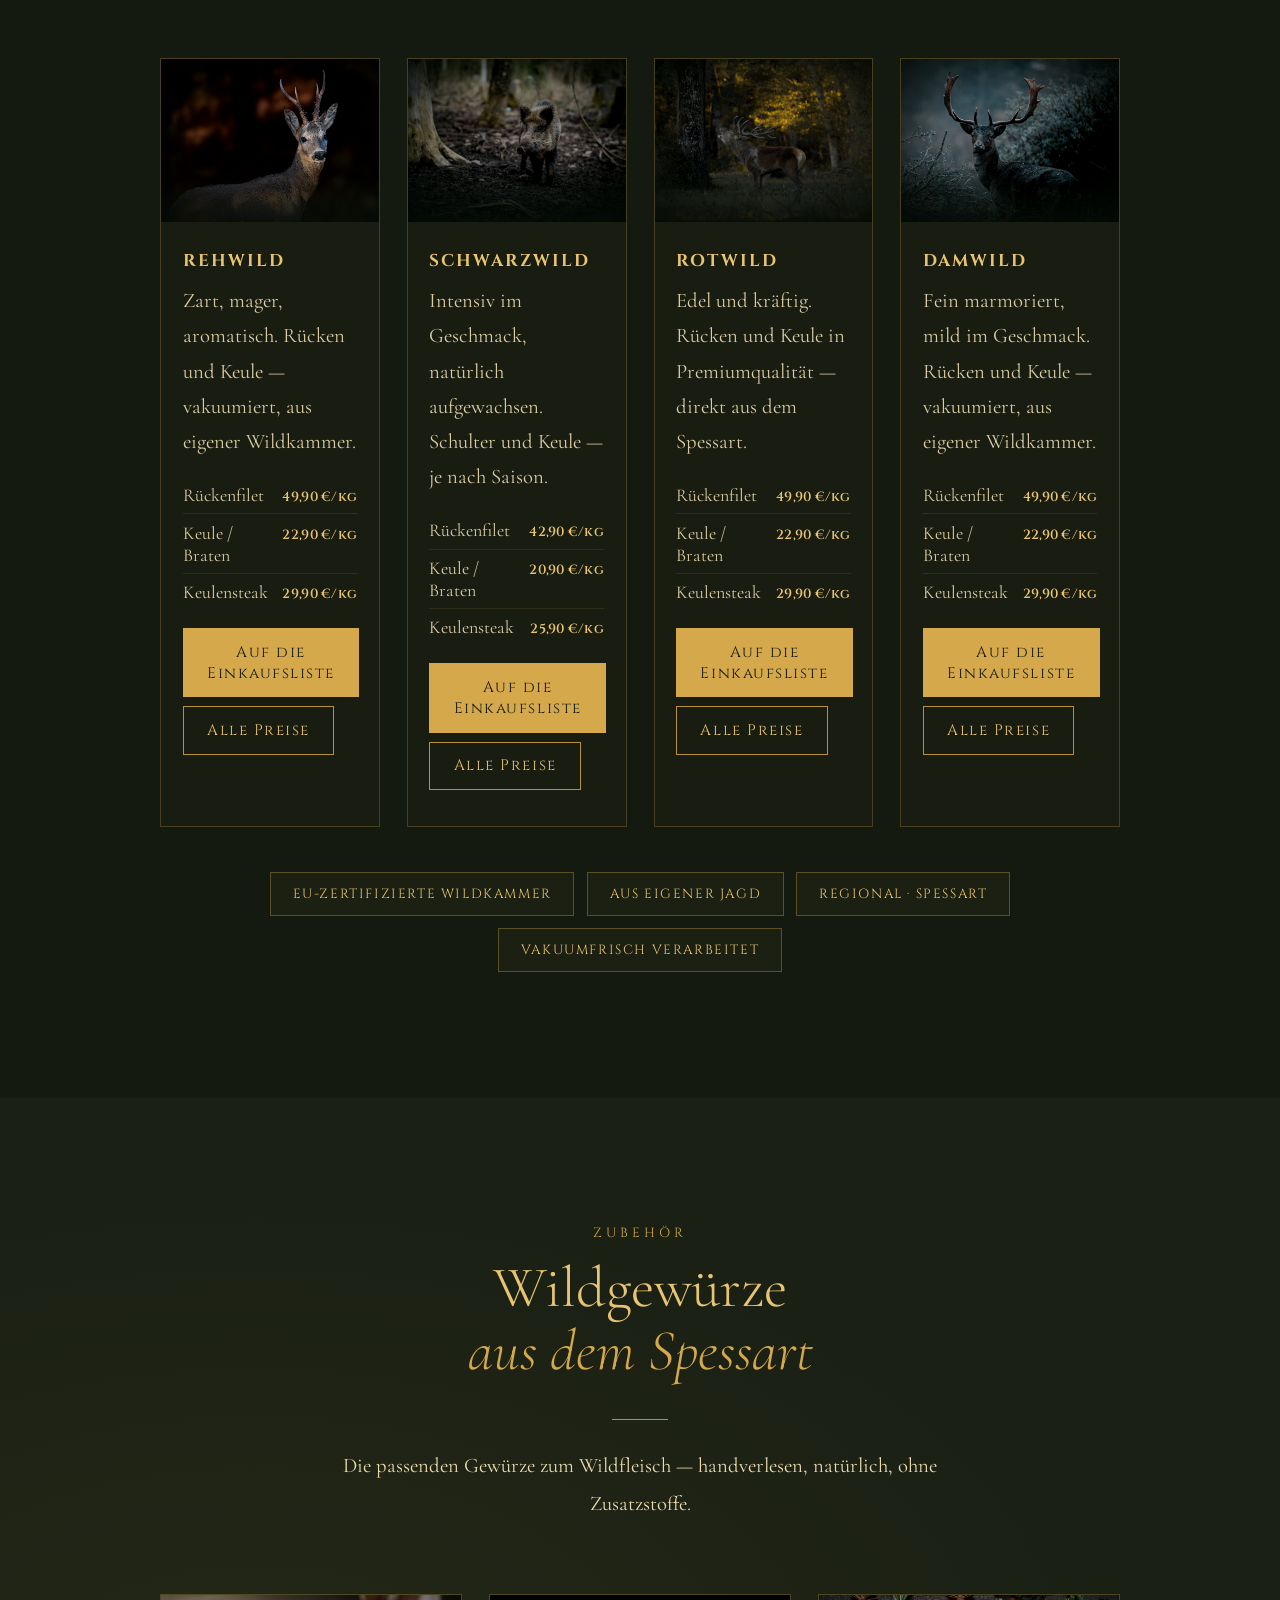
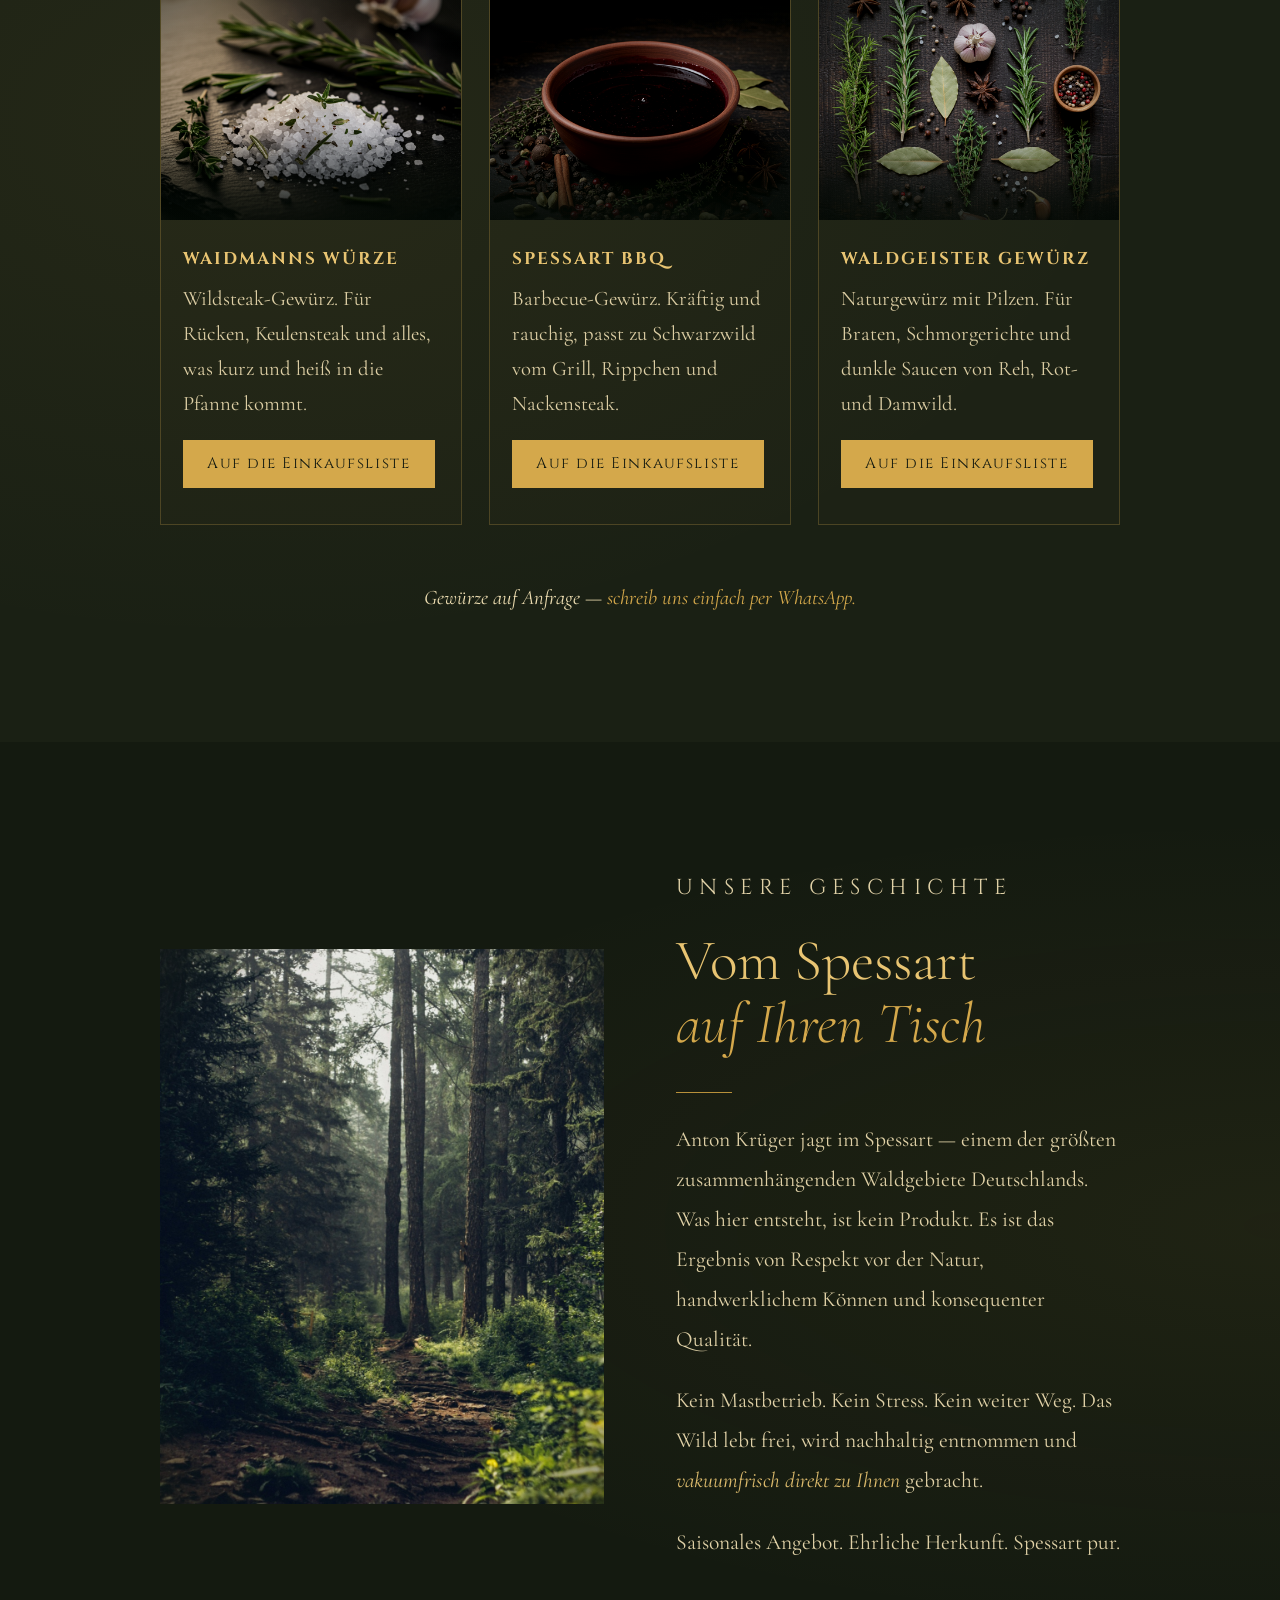
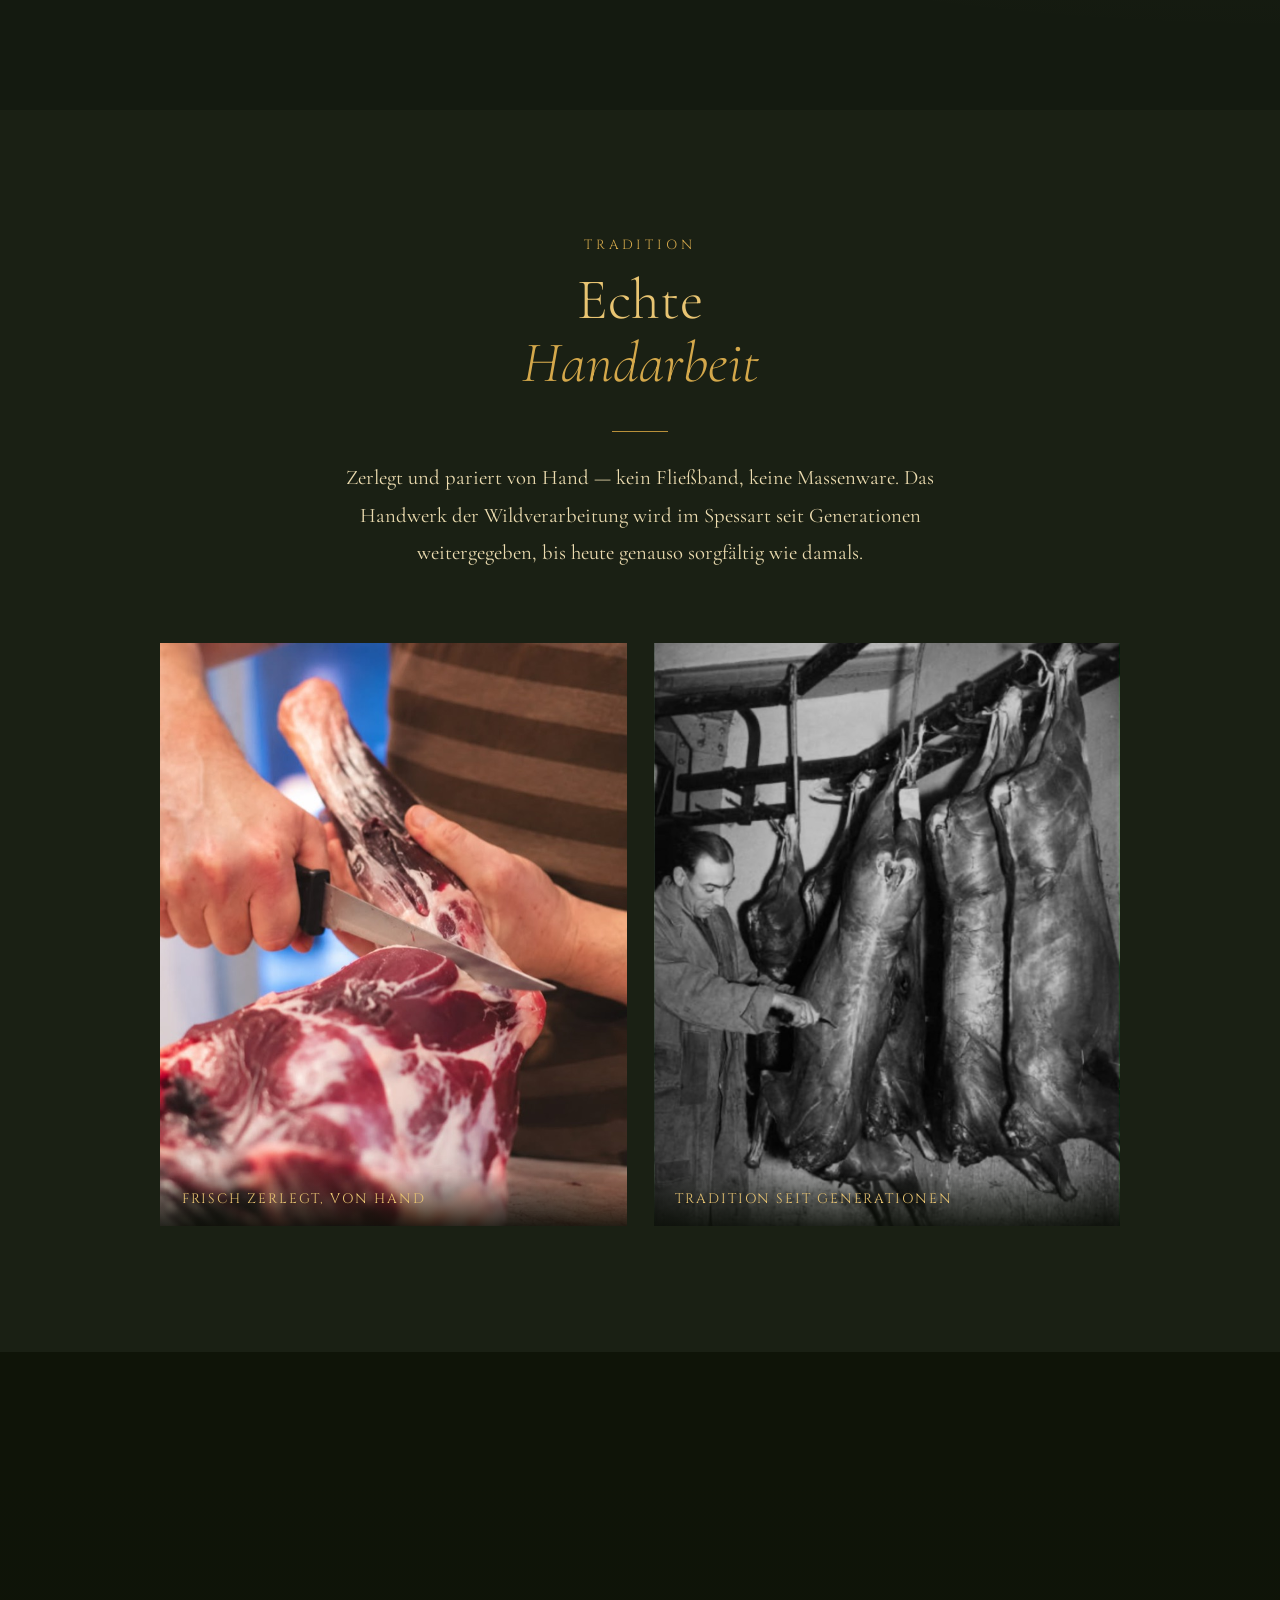
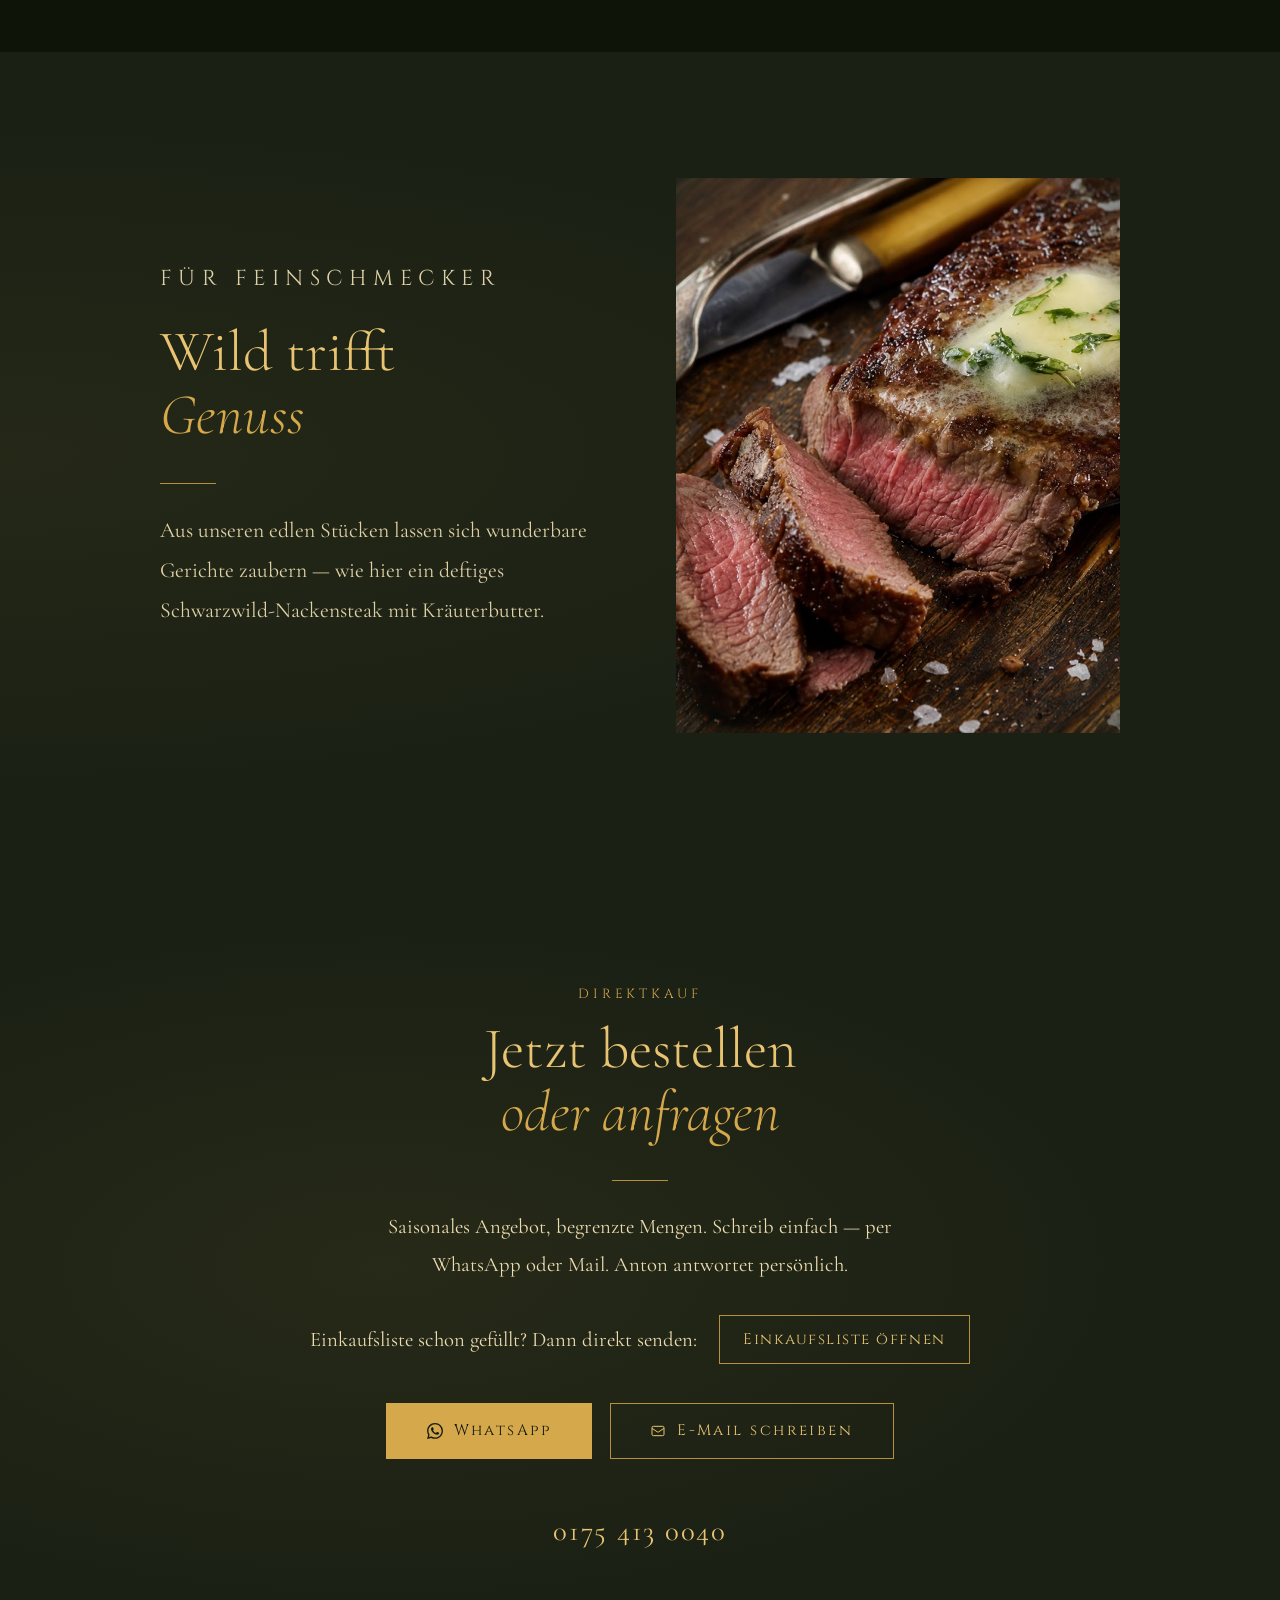
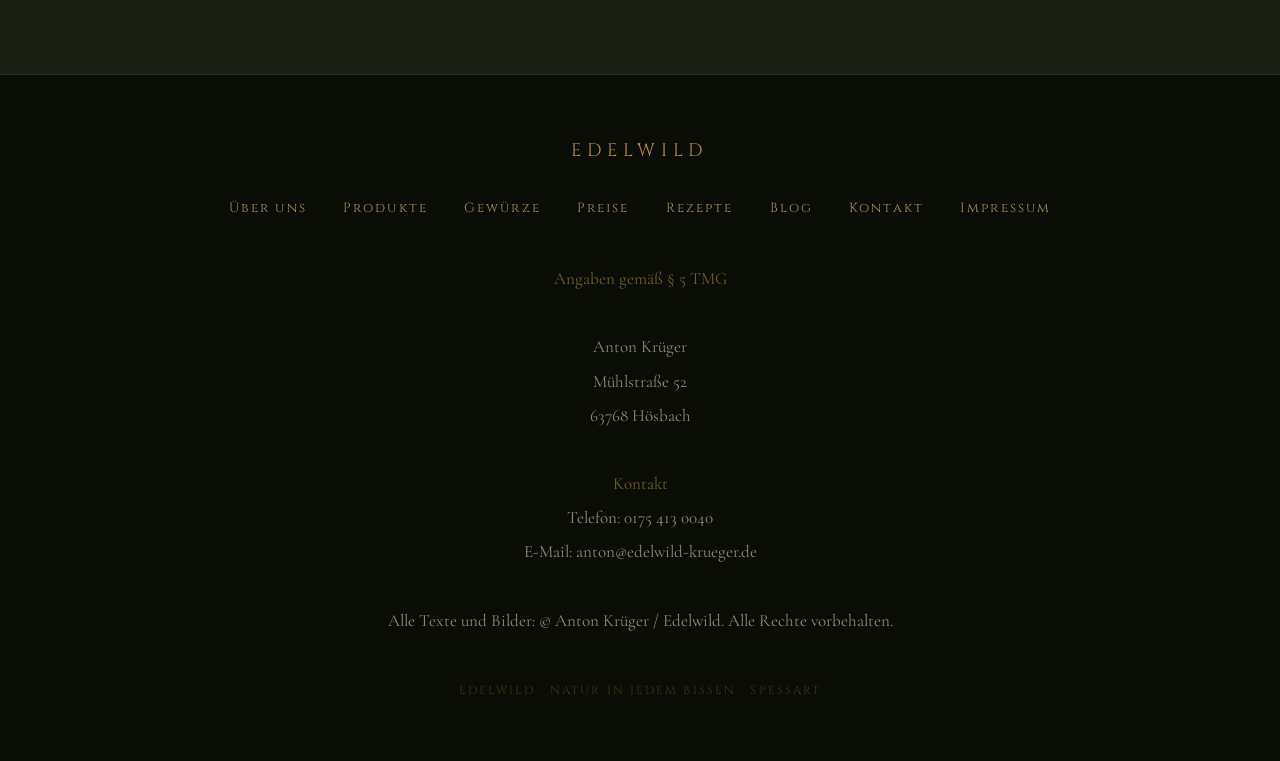
==== commit d3e7fed8: "Verbindliche Bestellung mit Pflicht-Häkchen, Einkaufslisten-Button kleiner" ====
--- a/index.html
+++ b/index.html
@@ -637,7 +637,7 @@
     <ul class="hero-trust">
       <li>Abholung in Hösbach oder Lieferung im Umkreis</li>
       <li>Aus eigener Jagd, EU-zertifizierte Wildkammer</li>
-      <li>Anfrage per WhatsApp, Anton antwortet persönlich</li>
+      <li>Bestellung per WhatsApp, Anton bestätigt persönlich</li>
     </ul>
   </div>
   <div class="scroll-hint" aria-hidden="true">
@@ -703,7 +703,7 @@
           <p>Anton meldet sich, wiegt ab und bringt es vorbei oder Sie holen in Hösbach ab.</p>
         </div>
       </div>
-      <p class="steps-note">Keine Vorkasse · Kein Versand · Kein Mindestbestellwert</p>
+      <p class="steps-note">Keine Vorkasse · Kein Versand · Bestellung verbindlich, Absage bis zum Bestellschluss möglich</p>
     </div>
     <p class="reveal"><a href="/rezepte-weihnachten.html" class="btn btn-mail xmas-recipes">Rezeptideen für Weihnachten</a></p>
   </div>
--- a/bestellzettel.css
+++ b/bestellzettel.css
@@ -73,10 +73,10 @@
 .bz-fab {
   position: fixed; right: 1.2rem; bottom: 1.2rem; z-index: 150;
   display: none; align-items: center; gap: 1rem;
-  min-height: 64px; padding: 1.15rem 2rem;
+  min-height: 48px; padding: 0.7rem 1.3rem;
   background: var(--gold); color: var(--forest);
   border: 1px solid var(--gold); cursor: pointer;
-  font-family: 'Cinzel', serif; font-size: 0.85rem; font-weight: 600; letter-spacing: 0.14em;
+  font-family: 'Cinzel', serif; font-size: 0.72rem; font-weight: 600; letter-spacing: 0.12em;
   box-shadow: 0 10px 40px rgba(0,0,0,0.45);
   transition: background 0.2s, transform 0.2s;
 }
@@ -104,7 +104,7 @@
   0% { opacity: 0.9; transform: scale(1); }
   100% { opacity: 0; transform: scale(1.04, 1.35); }
 }
-.bz-fab-sum { font-family: 'Cormorant Garamond', serif; font-size: 1.25rem; font-weight: 600; letter-spacing: 0.02em; }
+.bz-fab-sum { font-family: 'Cormorant Garamond', serif; font-size: 1.05rem; font-weight: 600; letter-spacing: 0.02em; }
 .bz-fab.bz-bump { animation: bzBump 0.35s ease; }
 @keyframes bzBump {
   0% { transform: scale(1); }
@@ -164,14 +164,14 @@
     content: ""; display: block; width: 44px; height: 2px;
     margin: 0.7rem auto 0; background: rgba(212,168,75,0.4);
   }
-  .bz-fab { left: 1rem; right: 1rem; bottom: 1rem; justify-content: space-between; gap: 0.6rem; padding: 1rem 1.2rem; font-size: 0.74rem; letter-spacing: 0.1em; }
+  .bz-fab { left: auto; right: 0.8rem; bottom: 0.8rem; max-width: calc(100% - 1.6rem); justify-content: center; gap: 0.5rem; min-height: 40px; padding: 0.5rem 0.9rem; font-size: 0.62rem; letter-spacing: 0.08em; }
   .bz-fab > span { white-space: nowrap; }
   .bz-fab-label { flex: 1 1 auto; min-width: 0; overflow: hidden; text-overflow: ellipsis; text-align: left; }
   .bz-fab-my { display: none; }
   .bz-fab.bz-empty::before { animation-name: bzPulseMobile; }
   .bz-fab-count::before, .bz-fab-sum::before { margin-right: 0.6rem; }
-  .bz-fab-sum { font-size: 1.1rem; }
-  .bz-fab.bz-empty .bz-fab-sum { font-size: 1rem; }
+  .bz-fab-sum { font-size: 0.9rem; }
+  .bz-fab.bz-empty .bz-fab-sum { font-size: 0.85rem; }
 }
 
 .bz-head {
@@ -299,6 +299,9 @@
 .bz-dialog input:focus, .bz-dialog textarea:focus { outline: none; border-color: var(--gold); }
 .bz-dialog input[aria-invalid="true"] { border-color: #c0603a; }
 .bz-dialog textarea { min-height: 4.5rem; resize: vertical; }
+.bz-bind { display: flex; align-items: flex-start; gap: 0.8rem; cursor: pointer; font-family: 'Cormorant Garamond', serif; font-size: 1.05rem; line-height: 1.5; text-transform: none; letter-spacing: 0; color: var(--text, #e8e2d2); margin: 0; }
+.bz-bind input { width: 24px; height: 24px; min-width: 24px; margin-top: 0.15rem; accent-color: var(--gold); cursor: pointer; }
+.bz-field-bind { padding: 0.9rem 1rem; border: 1px solid rgba(212,168,75,0.3); background: rgba(212,168,75,0.04); }
 .bz-field .bz-error { display: none; font-size: 1rem; color: #e0906f; margin-top: 0.3rem; }
 .bz-field .bz-error.bz-show { display: block; }
 .bz-radios { display: flex; gap: 0.6rem; border: none; padding: 0; margin: 0; }
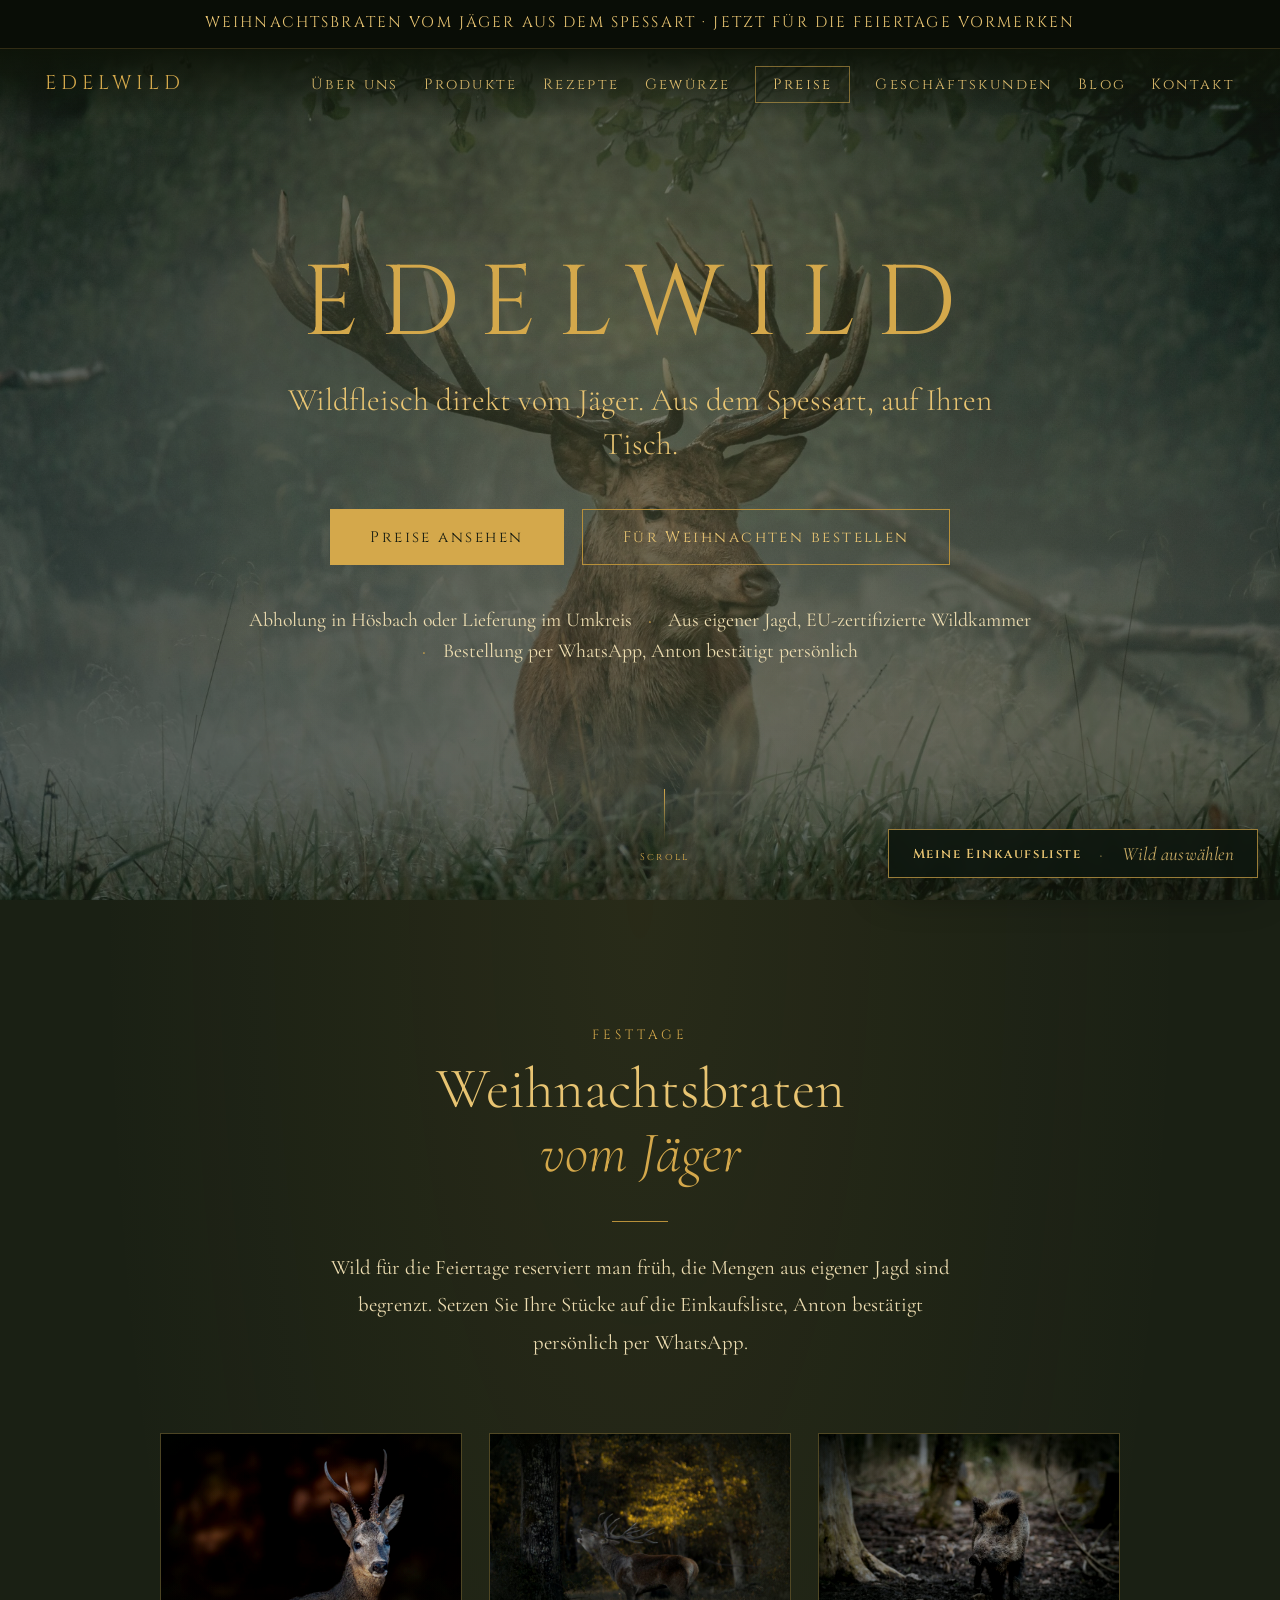
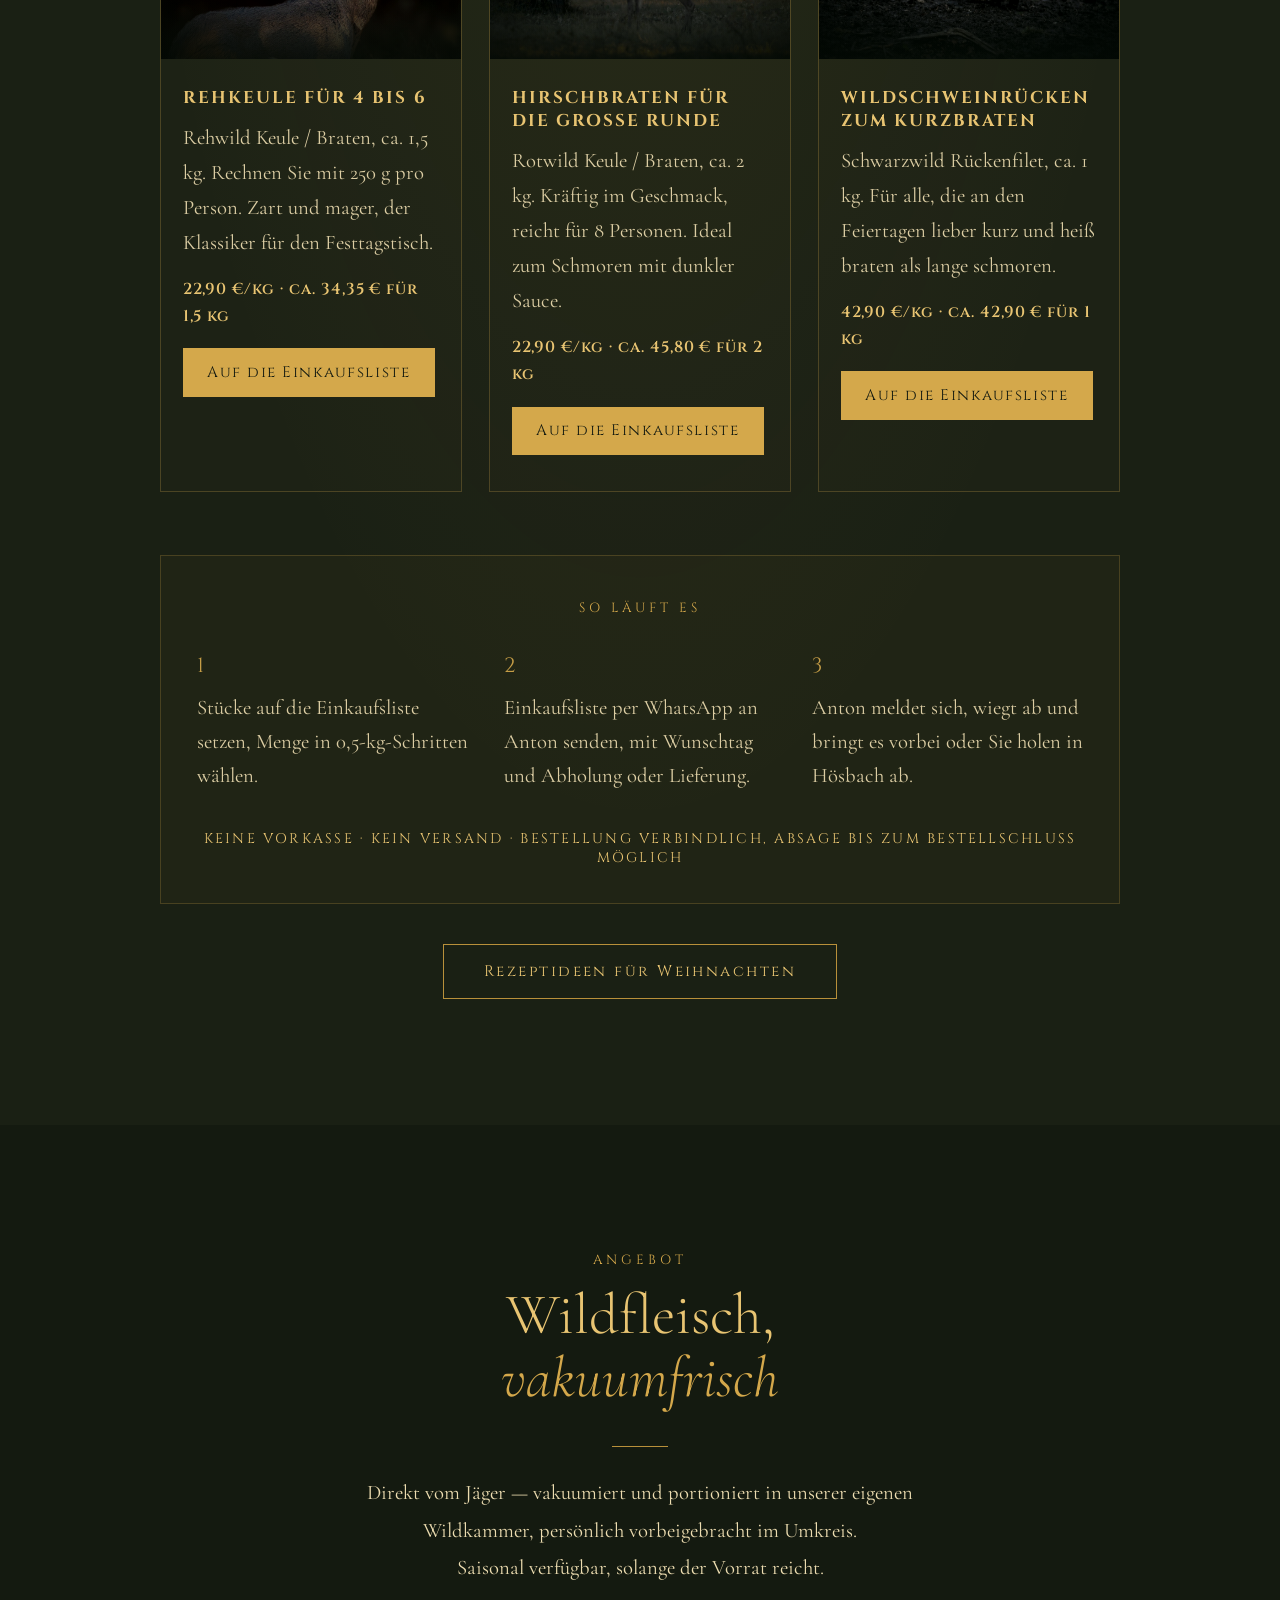
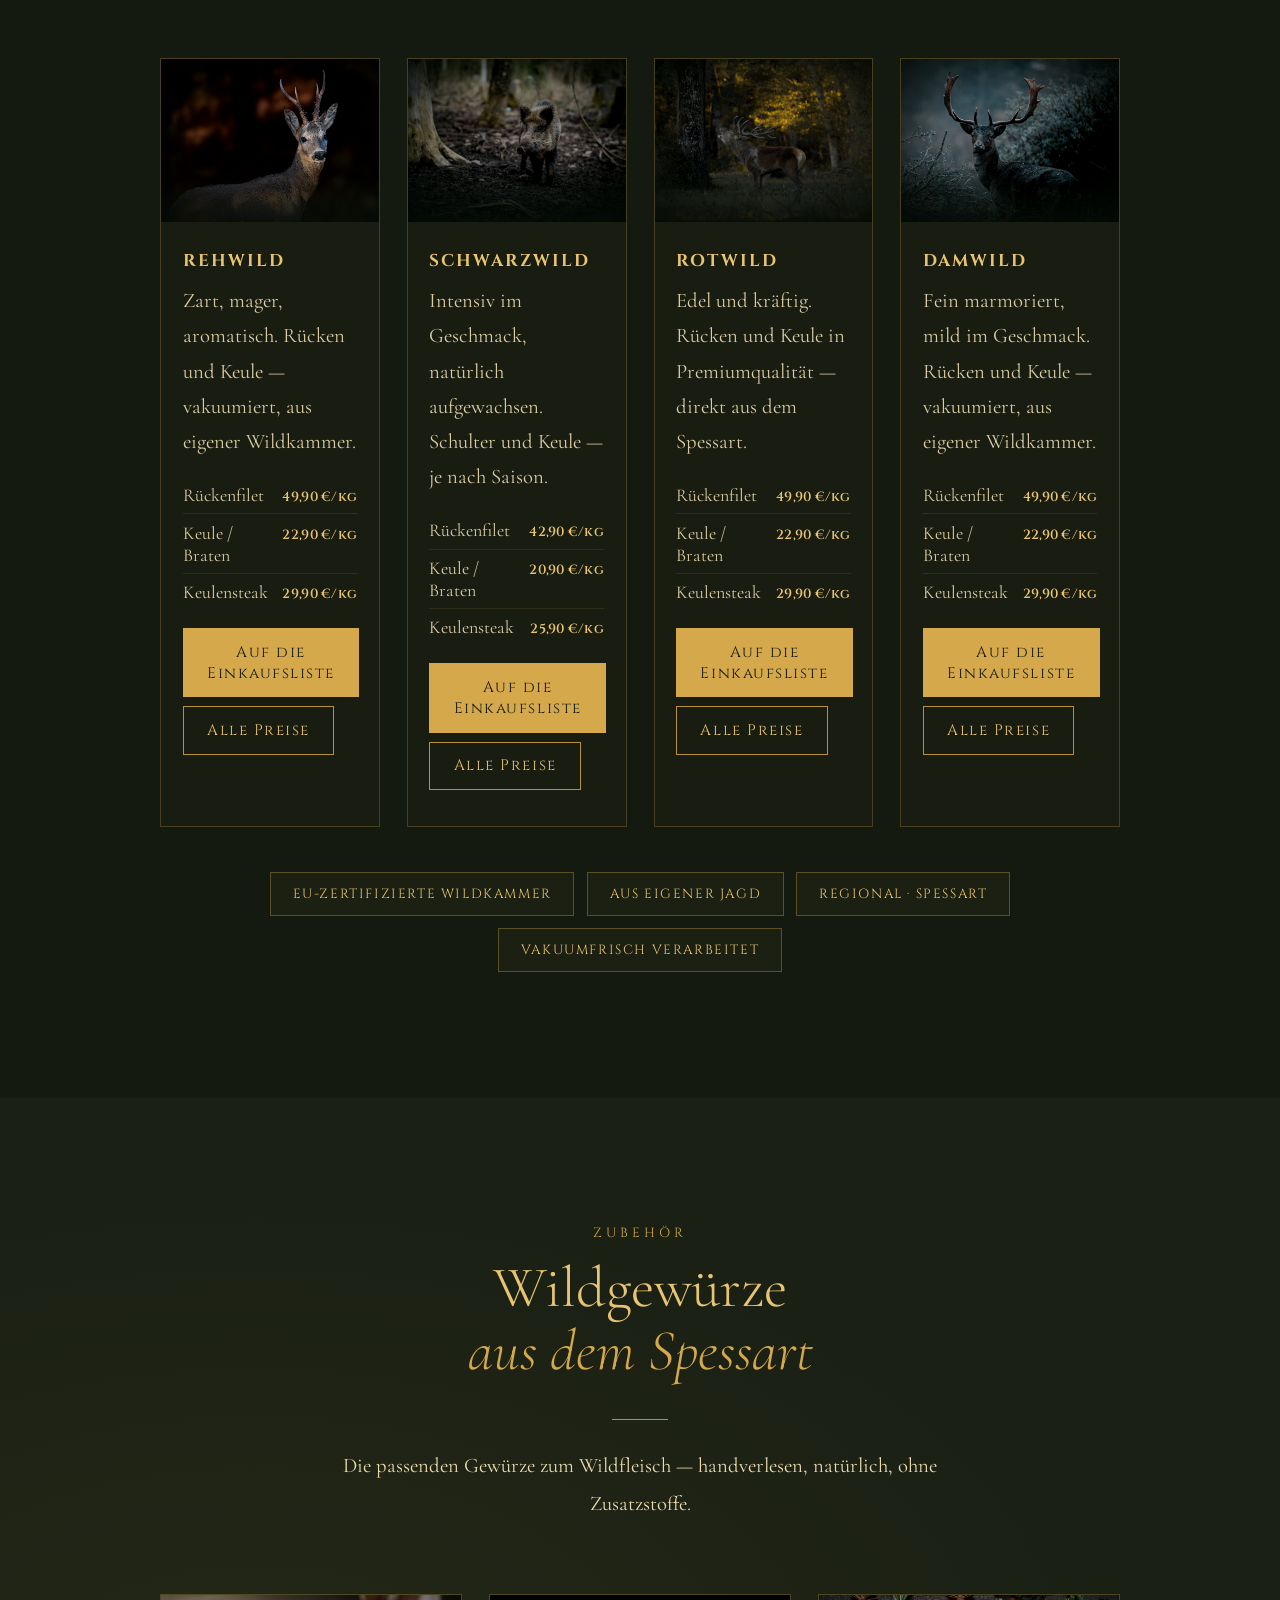
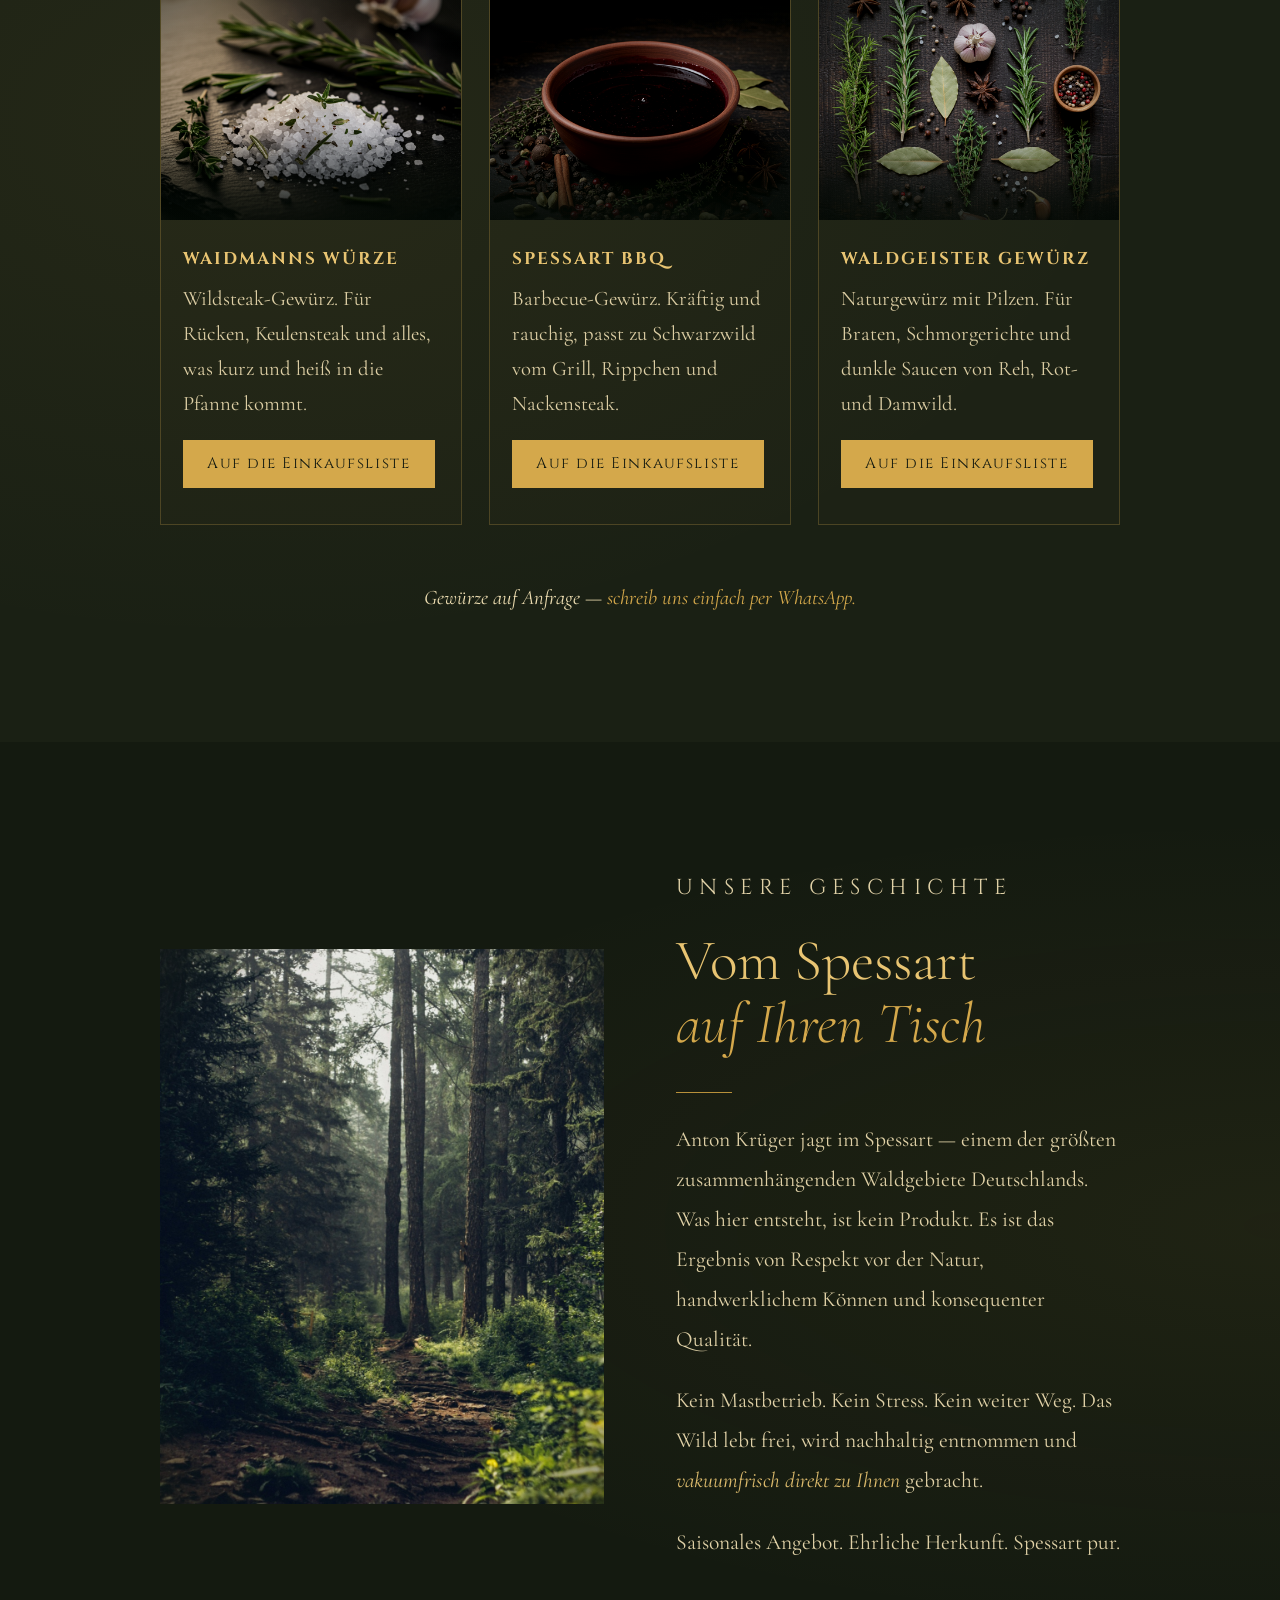
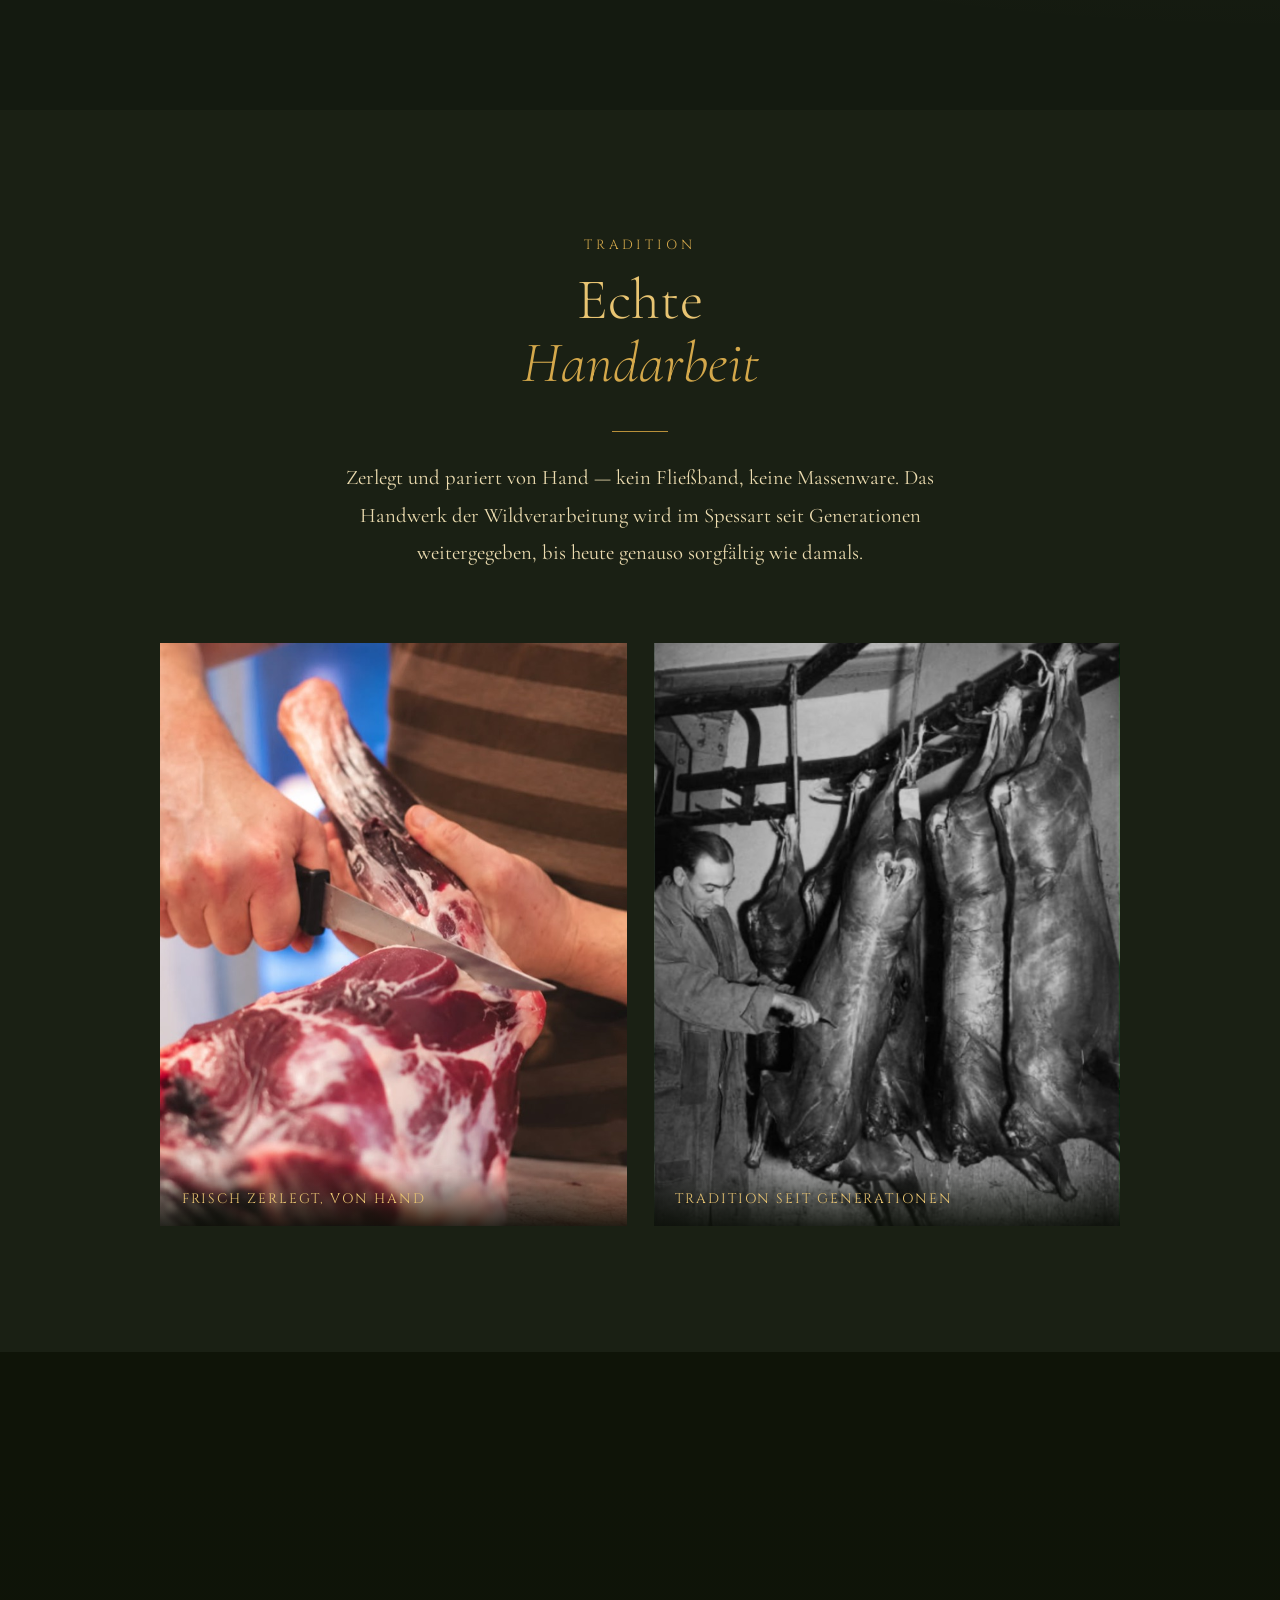
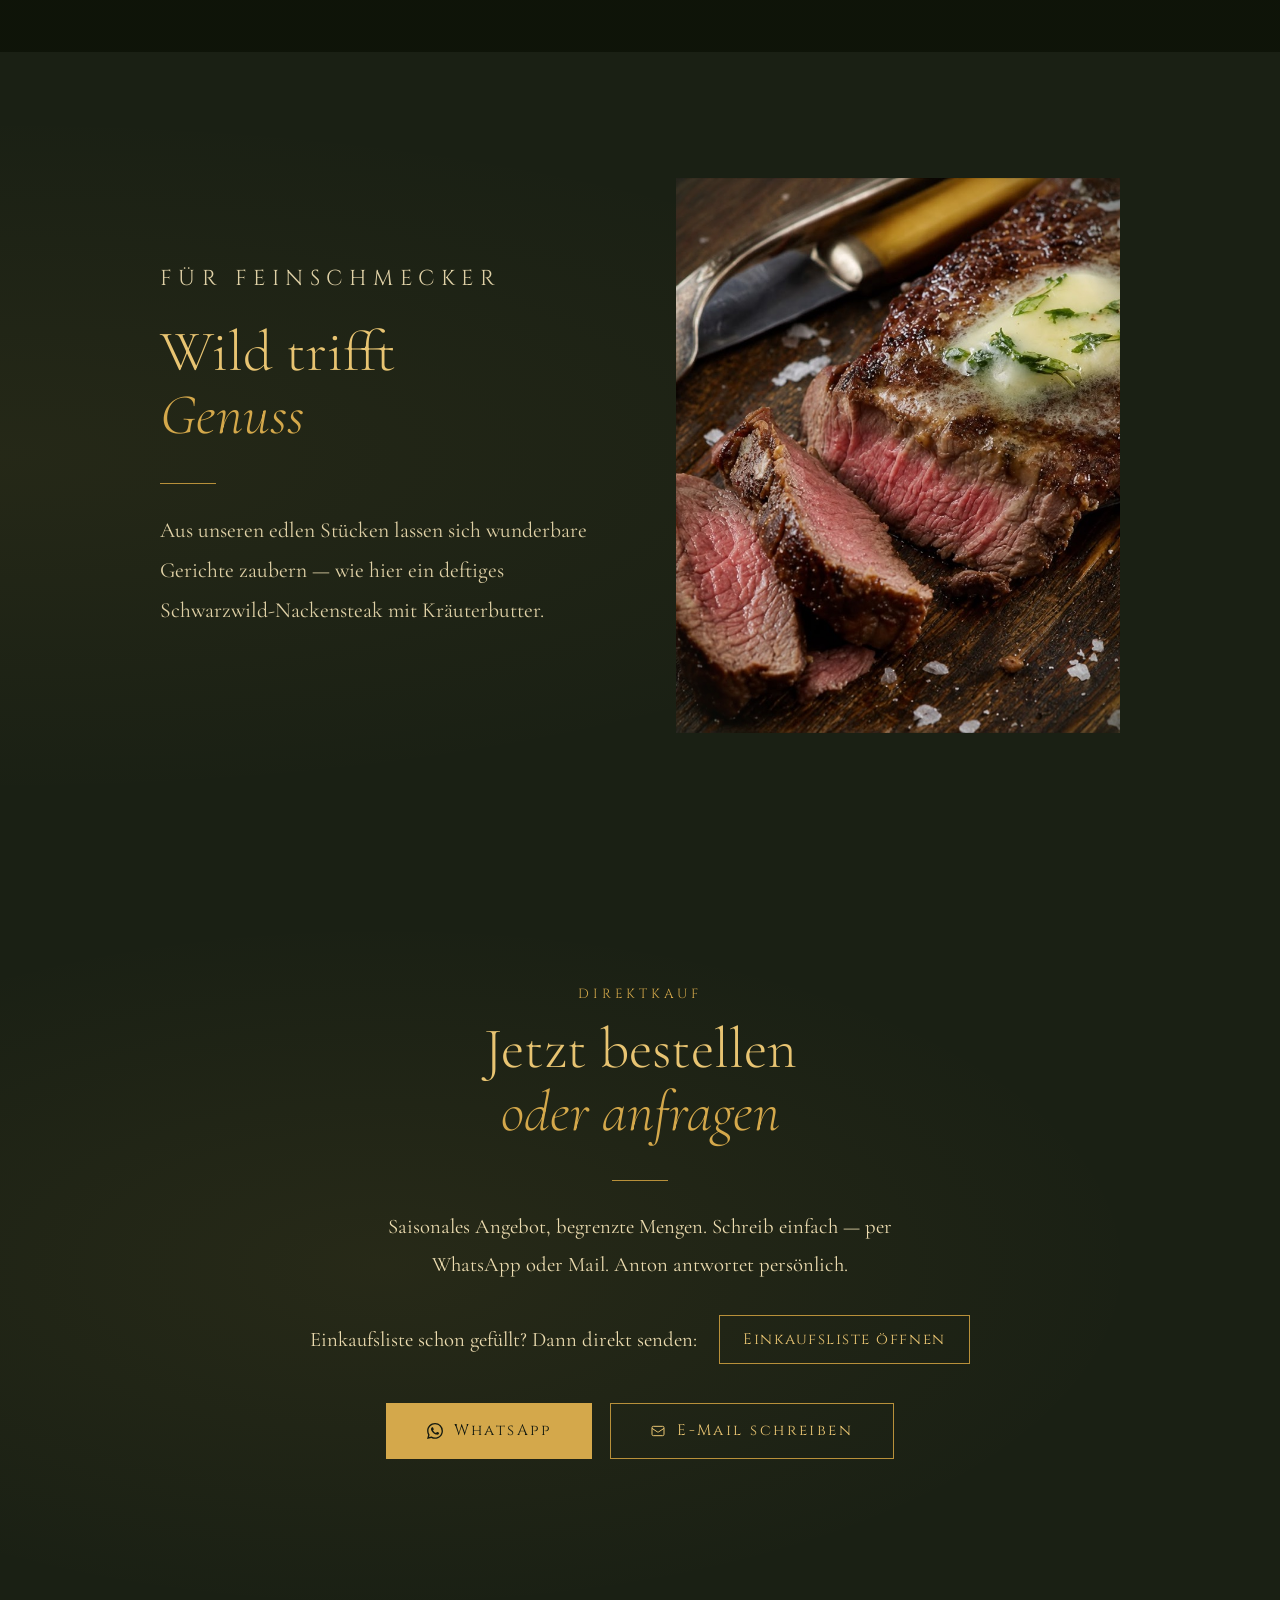
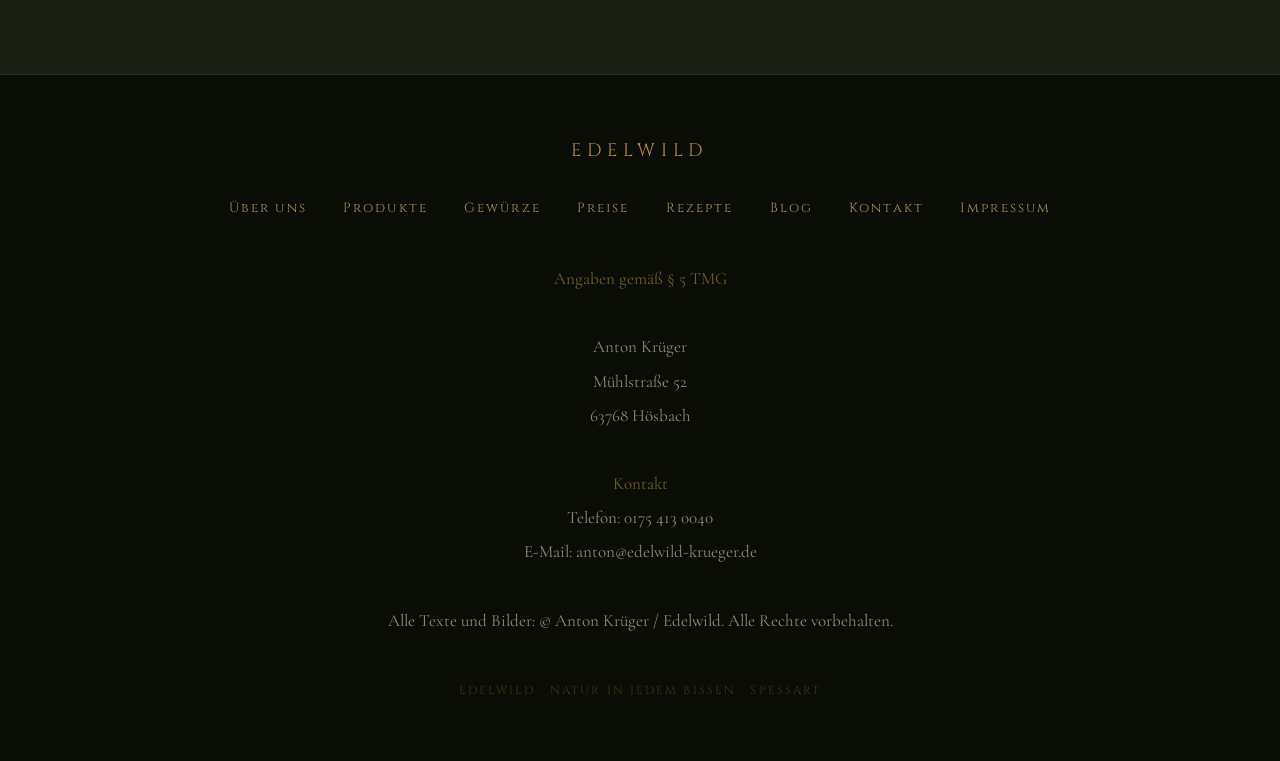
==== commit 6ffd8f9a: "Einkaufslisten-Button: Klassenkollision behoben, kompakt und zentriert, Cache-Buster für CSS/JS" ====
--- a/index.html
+++ b/index.html
@@ -90,7 +90,7 @@
   <link rel="preconnect" href="https://fonts.googleapis.com" />
   <link rel="preconnect" href="https://fonts.gstatic.com" crossorigin />
   <link href="https://fonts.googleapis.com/css2?family=Cormorant+Garamond:ital,wght@0,300;0,400;0,600;1,300;1,400&family=Cinzel:wght@400;600&display=swap" rel="stylesheet" />
-  <link rel="stylesheet" href="/bestellzettel.css" />
+  <link rel="stylesheet" href="/bestellzettel.css?v=20261115c" />
   <style>
     :root {
       --forest:     #141a10;
@@ -1005,6 +1005,6 @@
   }, { threshold: 0.1 });
   reveals.forEach(el => observer.observe(el));
 </script>
-<script defer src="/bestellzettel.js"></script>
+<script defer src="/bestellzettel.js?v=20261115c"></script>
 </body>
 </html>
--- a/bestellzettel.css
+++ b/bestellzettel.css
@@ -82,27 +82,15 @@
 }
 .bz-fab.bz-visible { display: inline-flex; animation: bzTease 0.7s cubic-bezier(0.2, 0.8, 0.2, 1) 1.2s both; }
 .bz-fab:hover, .bz-fab:focus-visible { background: var(--gold-light); outline: none; transform: translateY(-2px); }
-.bz-fab.bz-empty { background: rgba(14,22,15,0.92); color: var(--gold-light); border-color: rgba(212,168,75,0.7); backdrop-filter: blur(6px); }
-.bz-fab.bz-empty:hover, .bz-fab.bz-empty:focus-visible { background: var(--gold); color: var(--forest); }
-.bz-fab.bz-empty .bz-fab-count { display: none; }
-.bz-fab.bz-empty .bz-fab-sum { font-weight: 400; font-style: italic; opacity: 0.85; }
-.bz-fab.bz-empty::before {
-  content: ''; position: absolute; inset: -1px; border: 1px solid var(--gold);
-  animation: bzPulse 2.4s ease-out 2s 3; opacity: 0; pointer-events: none;
-}
+.bz-fab.bz-fab-idle { background: rgba(14,22,15,0.92); color: var(--gold-light); border-color: rgba(212,168,75,0.7); backdrop-filter: blur(6px); }
+.bz-fab.bz-fab-idle:hover, .bz-fab.bz-fab-idle:focus-visible { background: var(--gold); color: var(--forest); }
+.bz-fab.bz-fab-idle .bz-fab-count { display: none; }
+.bz-fab.bz-fab-idle .bz-fab-sum { font-weight: 400; font-style: italic; opacity: 0.85; }
 .bz-fab-count { font-size: 0.9rem; letter-spacing: 0; }
 .bz-fab-count::before, .bz-fab-sum::before { content: "·"; margin-right: 1rem; opacity: 0.6; }
 @keyframes bzTease {
   from { opacity: 0; transform: translateY(24px); }
   to { opacity: 1; transform: translateY(0); }
-}
-@keyframes bzPulse {
-  0% { opacity: 0.9; transform: scale(1); }
-  100% { opacity: 0; transform: scale(1.25, 1.6); }
-}
-@keyframes bzPulseMobile {
-  0% { opacity: 0.9; transform: scale(1); }
-  100% { opacity: 0; transform: scale(1.04, 1.35); }
 }
 .bz-fab-sum { font-family: 'Cormorant Garamond', serif; font-size: 1.05rem; font-weight: 600; letter-spacing: 0.02em; }
 .bz-fab.bz-bump { animation: bzBump 0.35s ease; }
@@ -164,16 +152,11 @@
     content: ""; display: block; width: 44px; height: 2px;
     margin: 0.7rem auto 0; background: rgba(212,168,75,0.4);
   }
-  .bz-fab { left: auto; right: 0.8rem; bottom: 0.8rem; max-width: calc(100% - 1.6rem); justify-content: center; gap: 0.5rem; min-height: 40px; padding: 0.5rem 0.9rem; font-size: 0.62rem; letter-spacing: 0.08em; }
+  .bz-fab { left: auto; right: 0.9rem; bottom: 0.9rem; width: auto; max-width: calc(100% - 1.8rem); justify-content: center; gap: 0.55rem; min-height: 42px; padding: 0.65rem 1.1rem; font-size: 0.64rem; letter-spacing: 0.08em; line-height: 1; }
   .bz-fab > span { white-space: nowrap; }
-  .bz-fab-label { flex: 1 1 auto; min-width: 0; overflow: hidden; text-overflow: ellipsis; text-align: left; }
+  .bz-fab-label { flex: 0 0 auto; }
   .bz-fab-my { display: none; }
-  .bz-fab.bz-empty::before { animation-name: bzPulseMobile; }
-  .bz-fab-count::before, .bz-fab-sum::before { margin-right: 0.6rem; }
-  .bz-fab-sum { font-size: 0.9rem; }
-  .bz-fab.bz-empty .bz-fab-sum { font-size: 0.85rem; }
-}
-
+  
 .bz-head {
   display: flex; align-items: flex-start; justify-content: space-between; gap: 1rem;
   padding: 1.6rem 1.6rem 1.1rem;
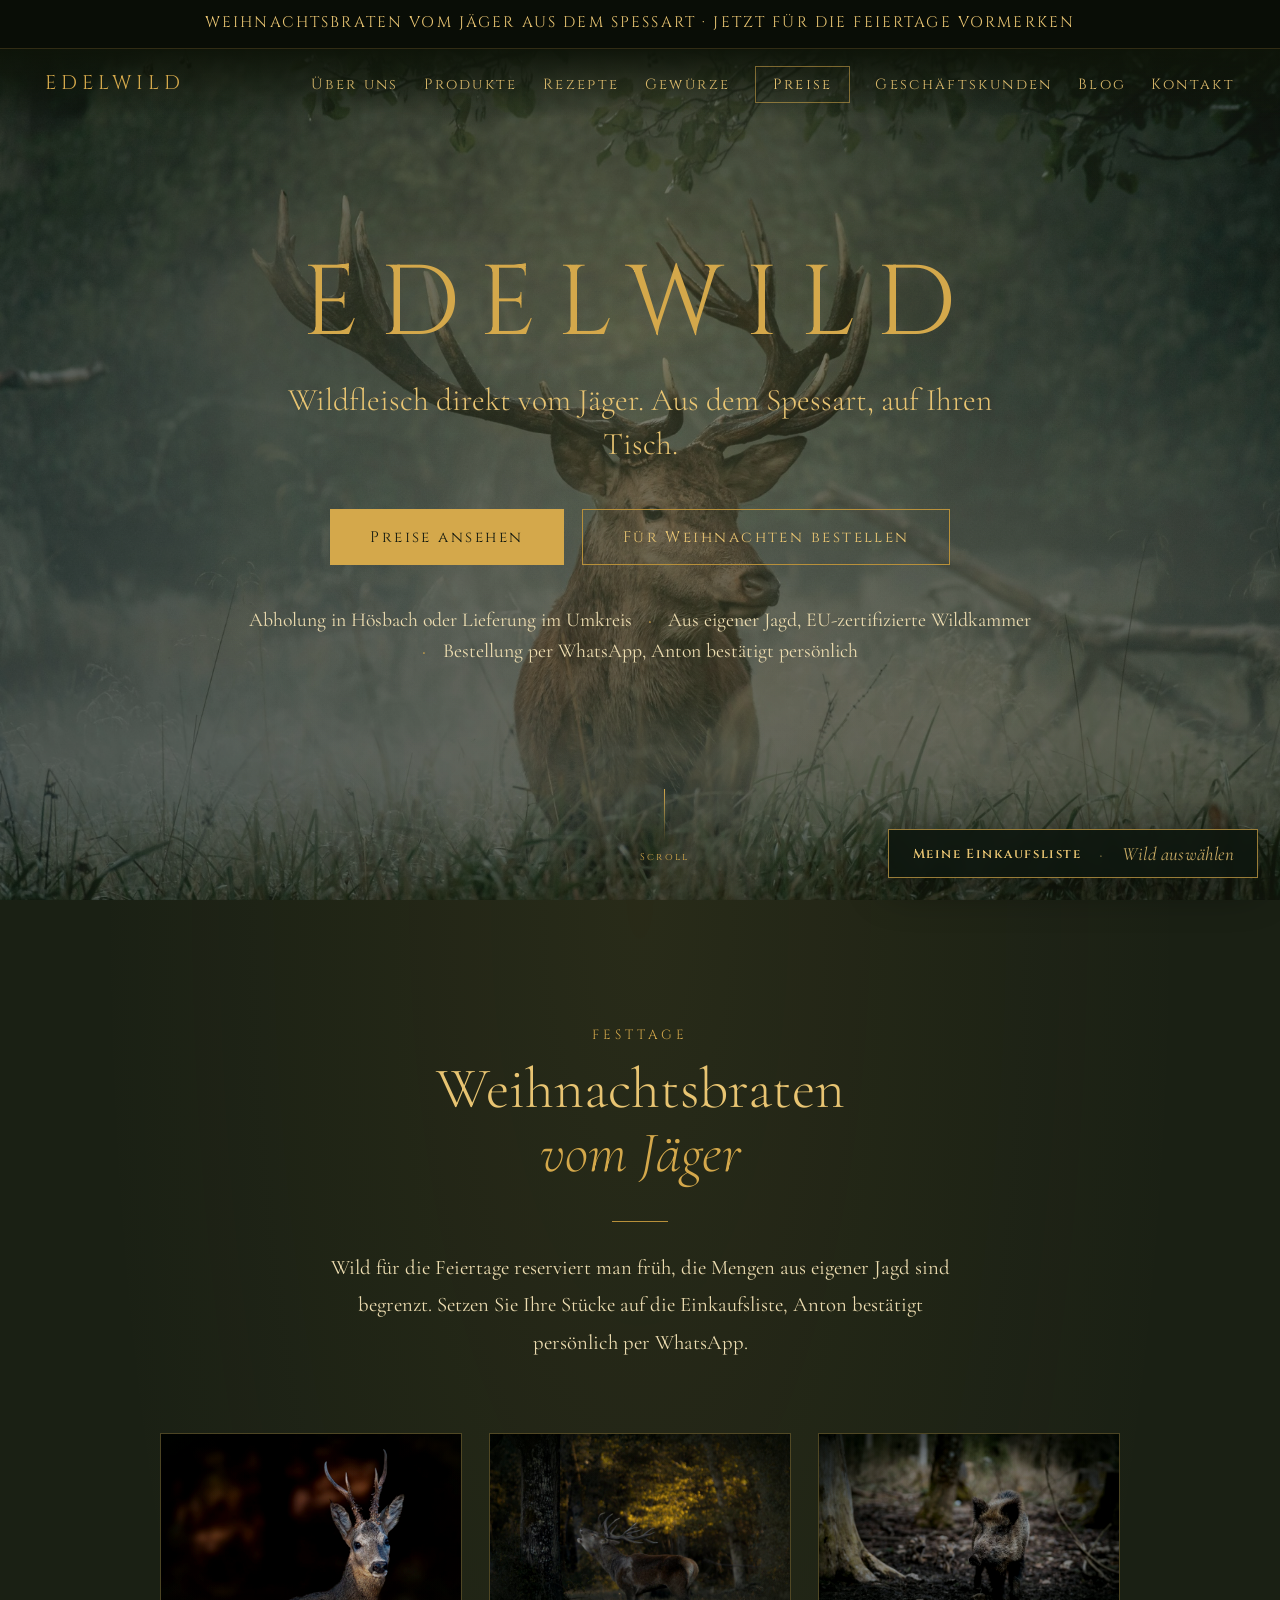
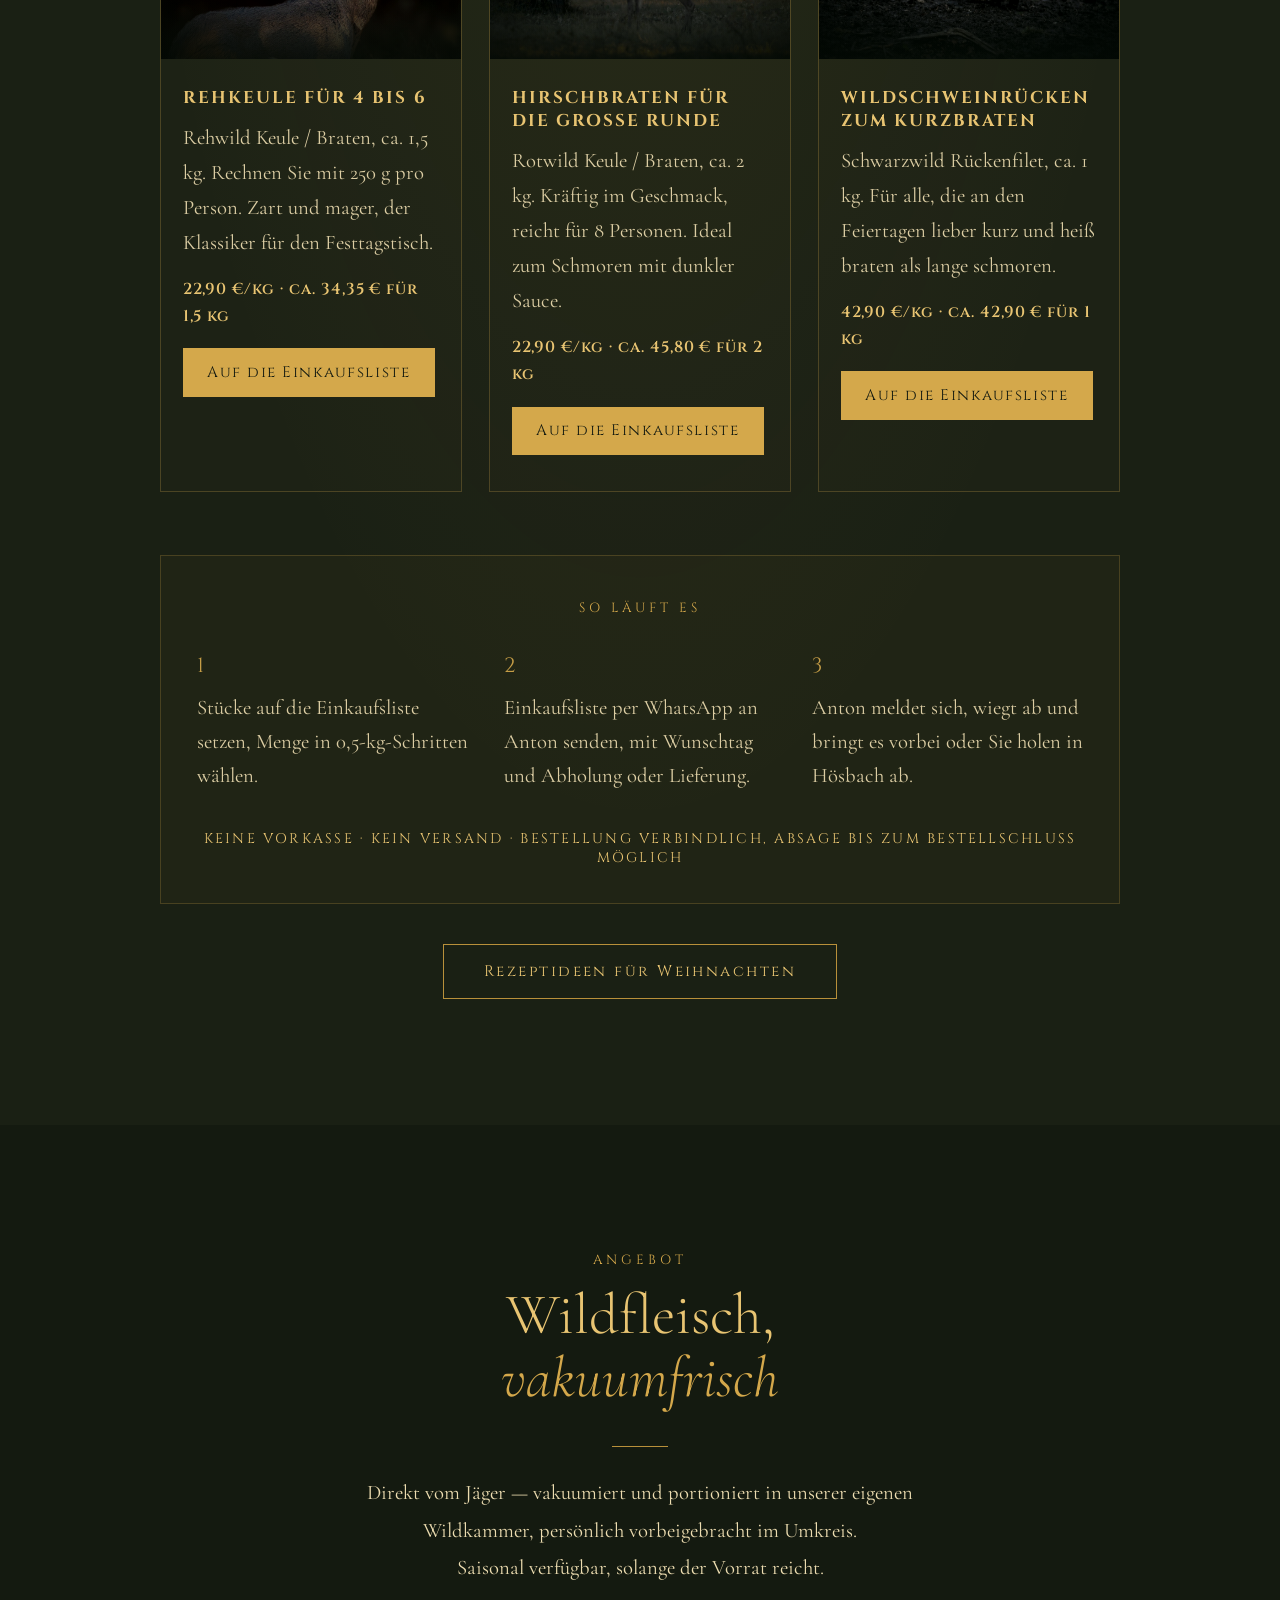
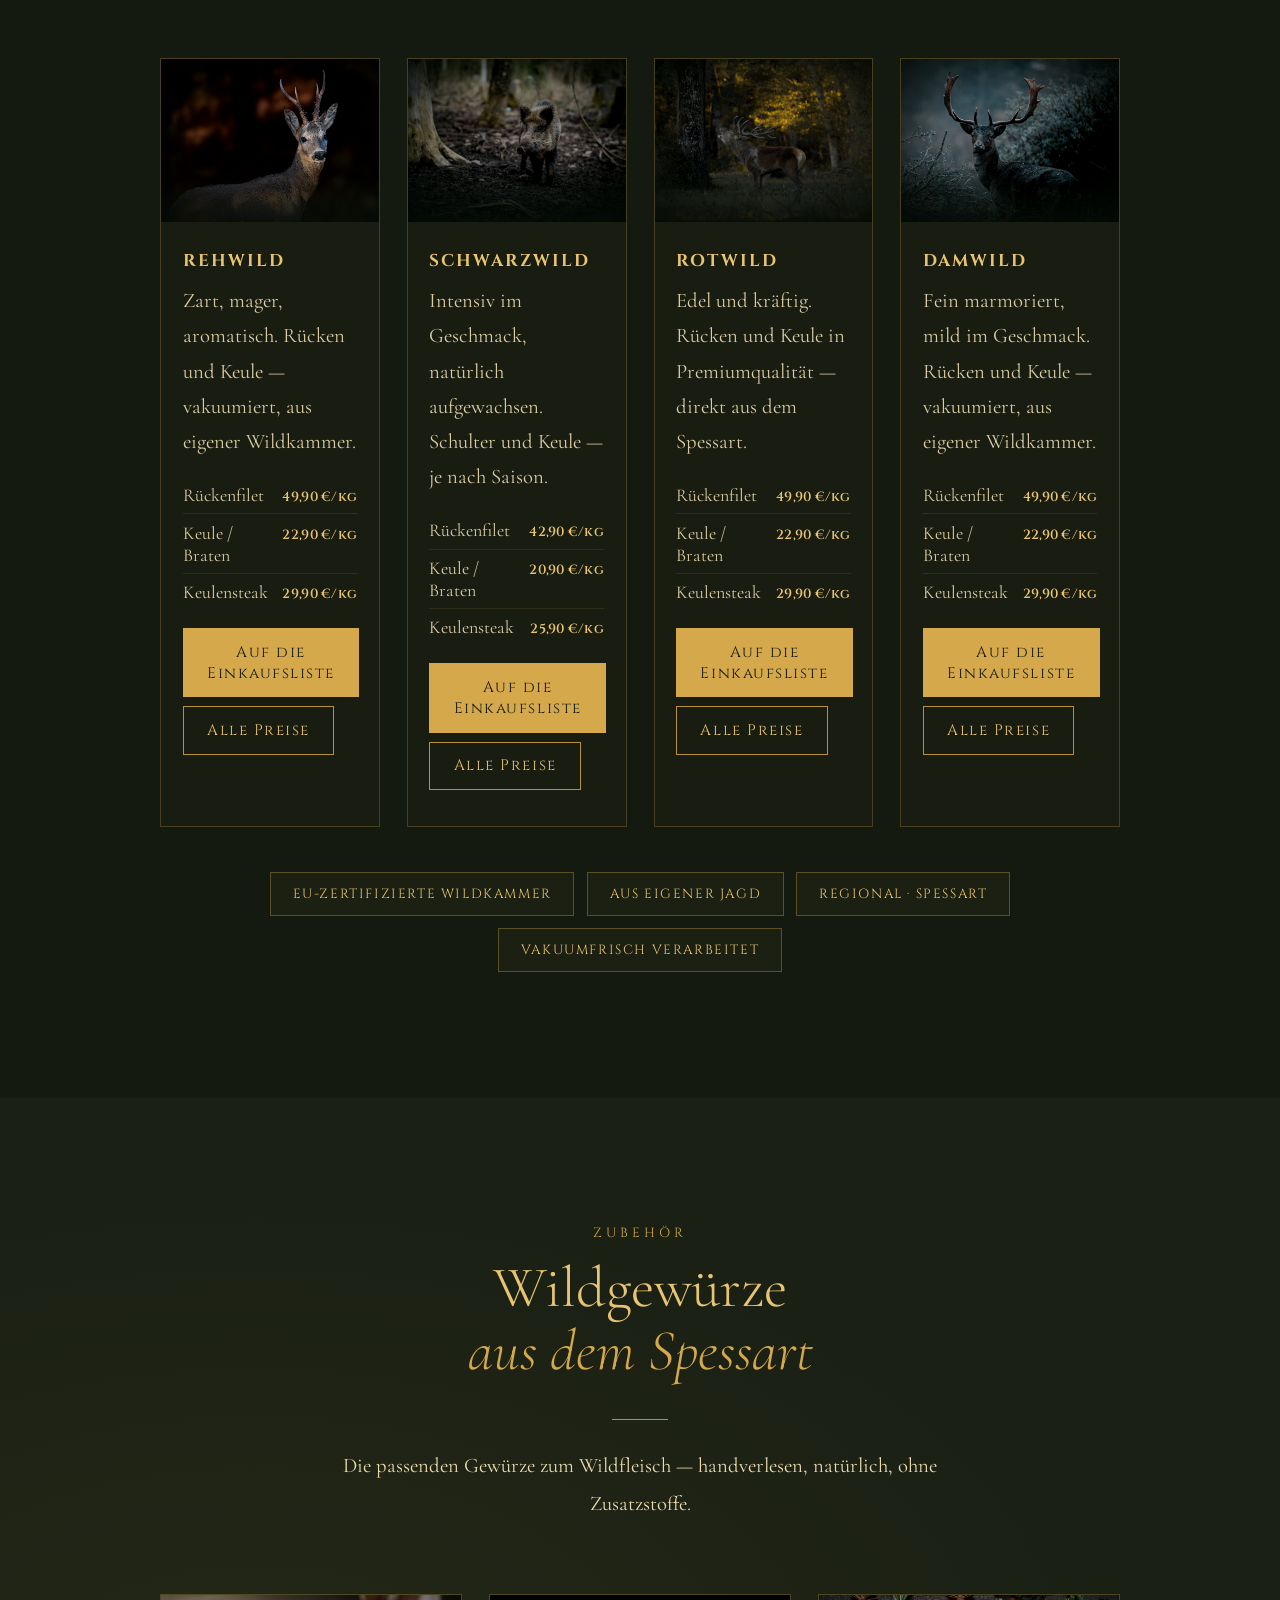
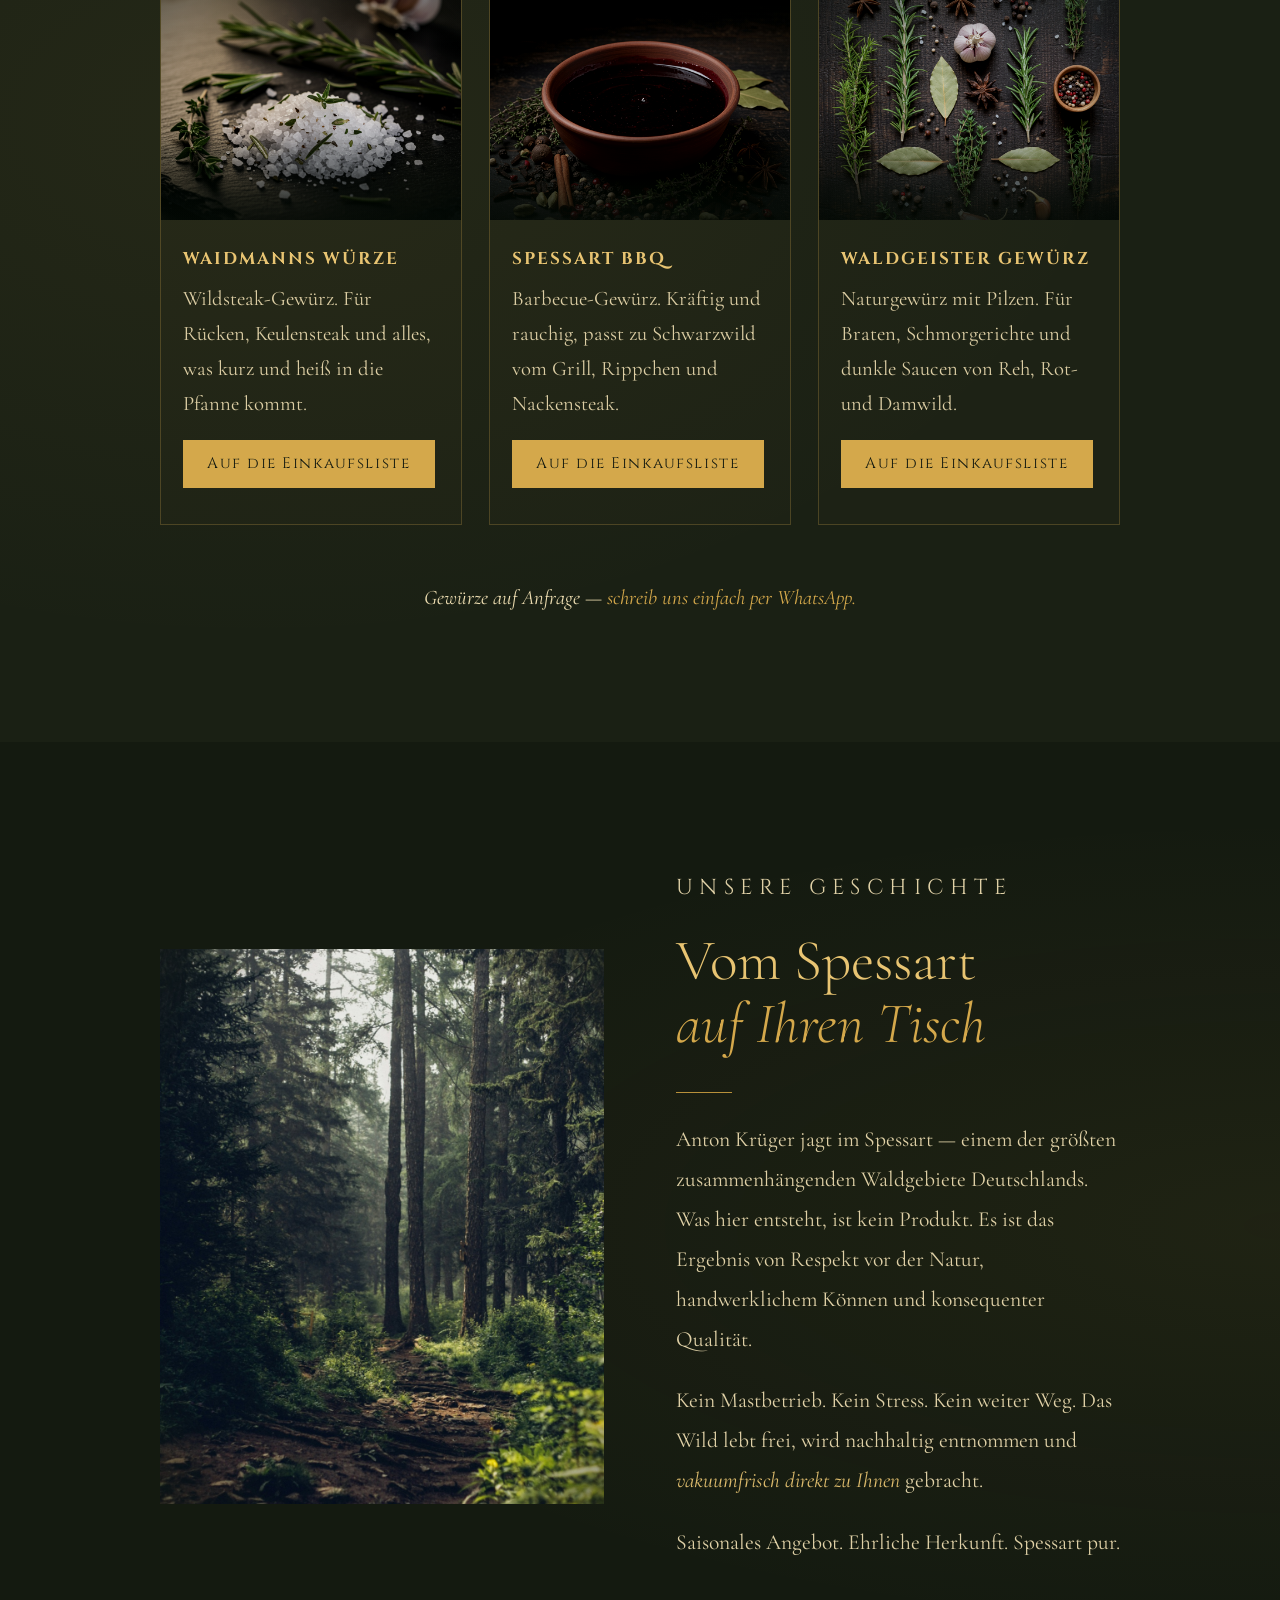
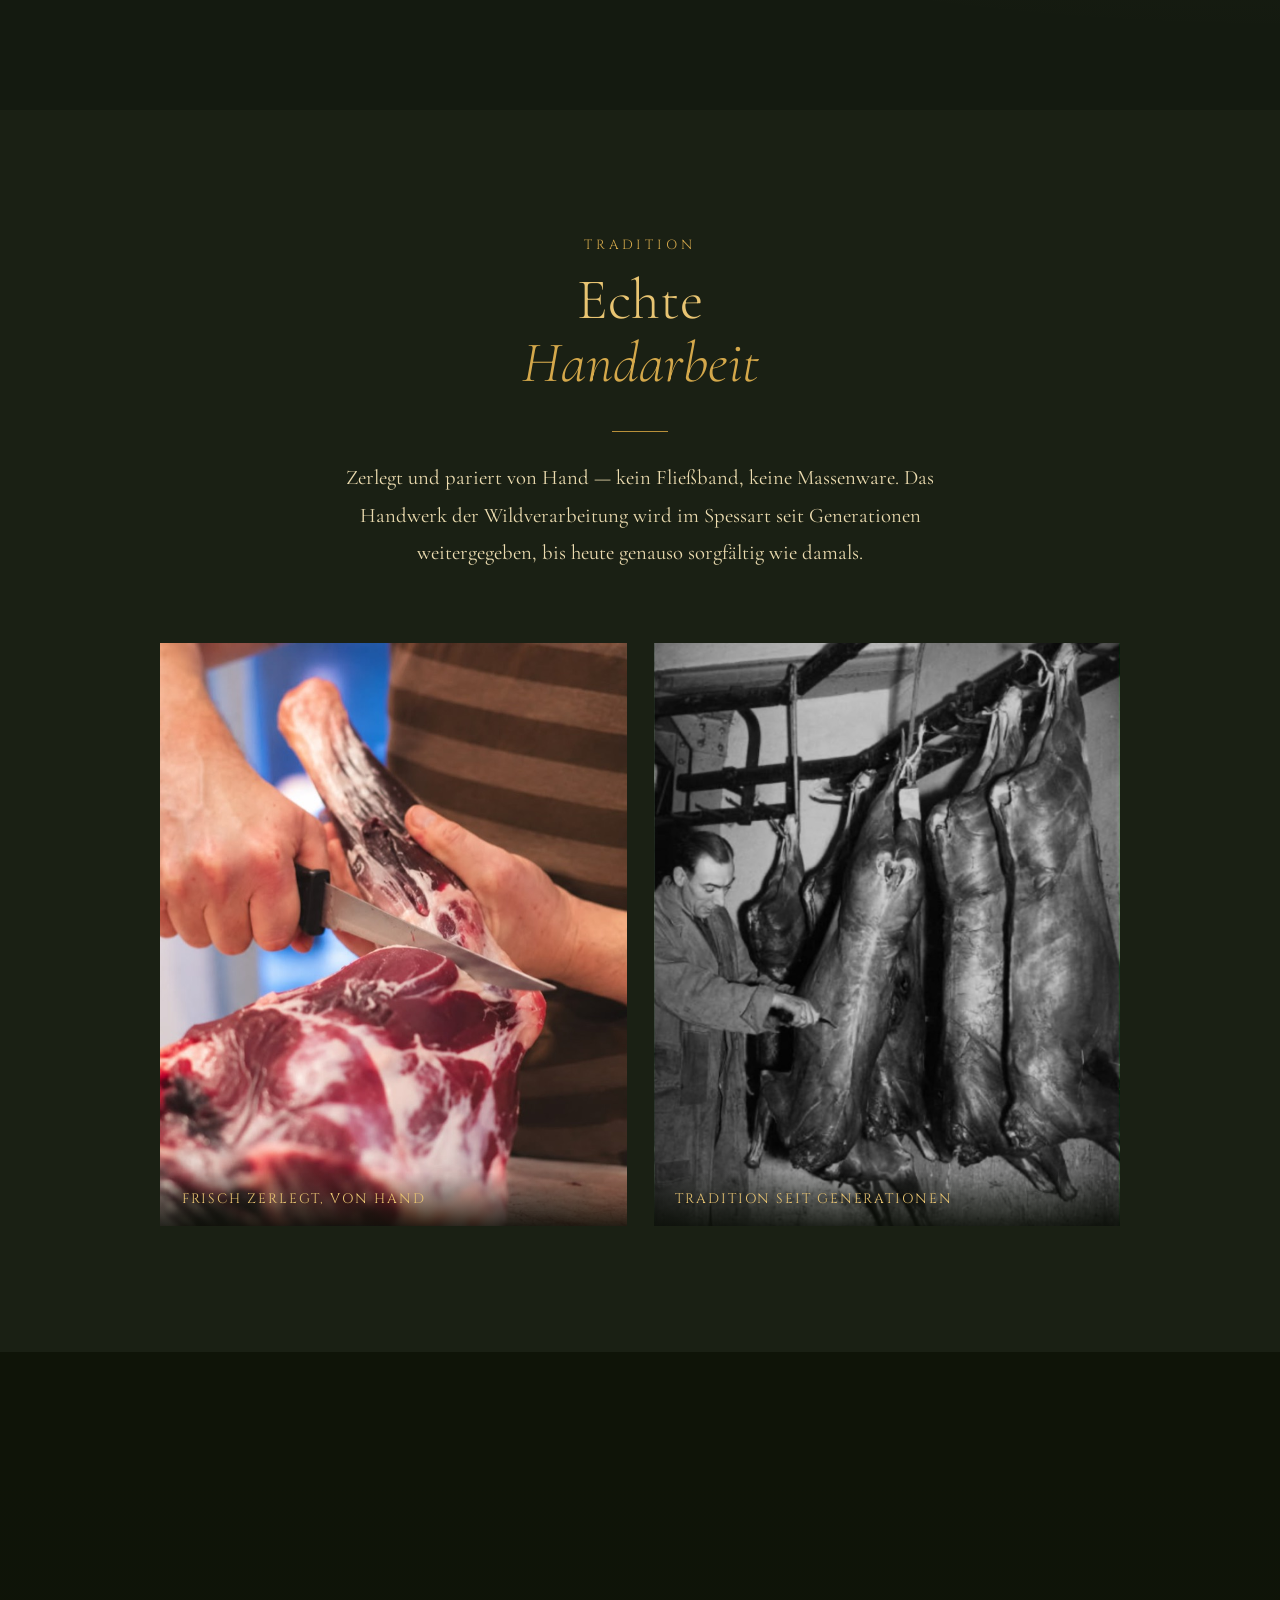
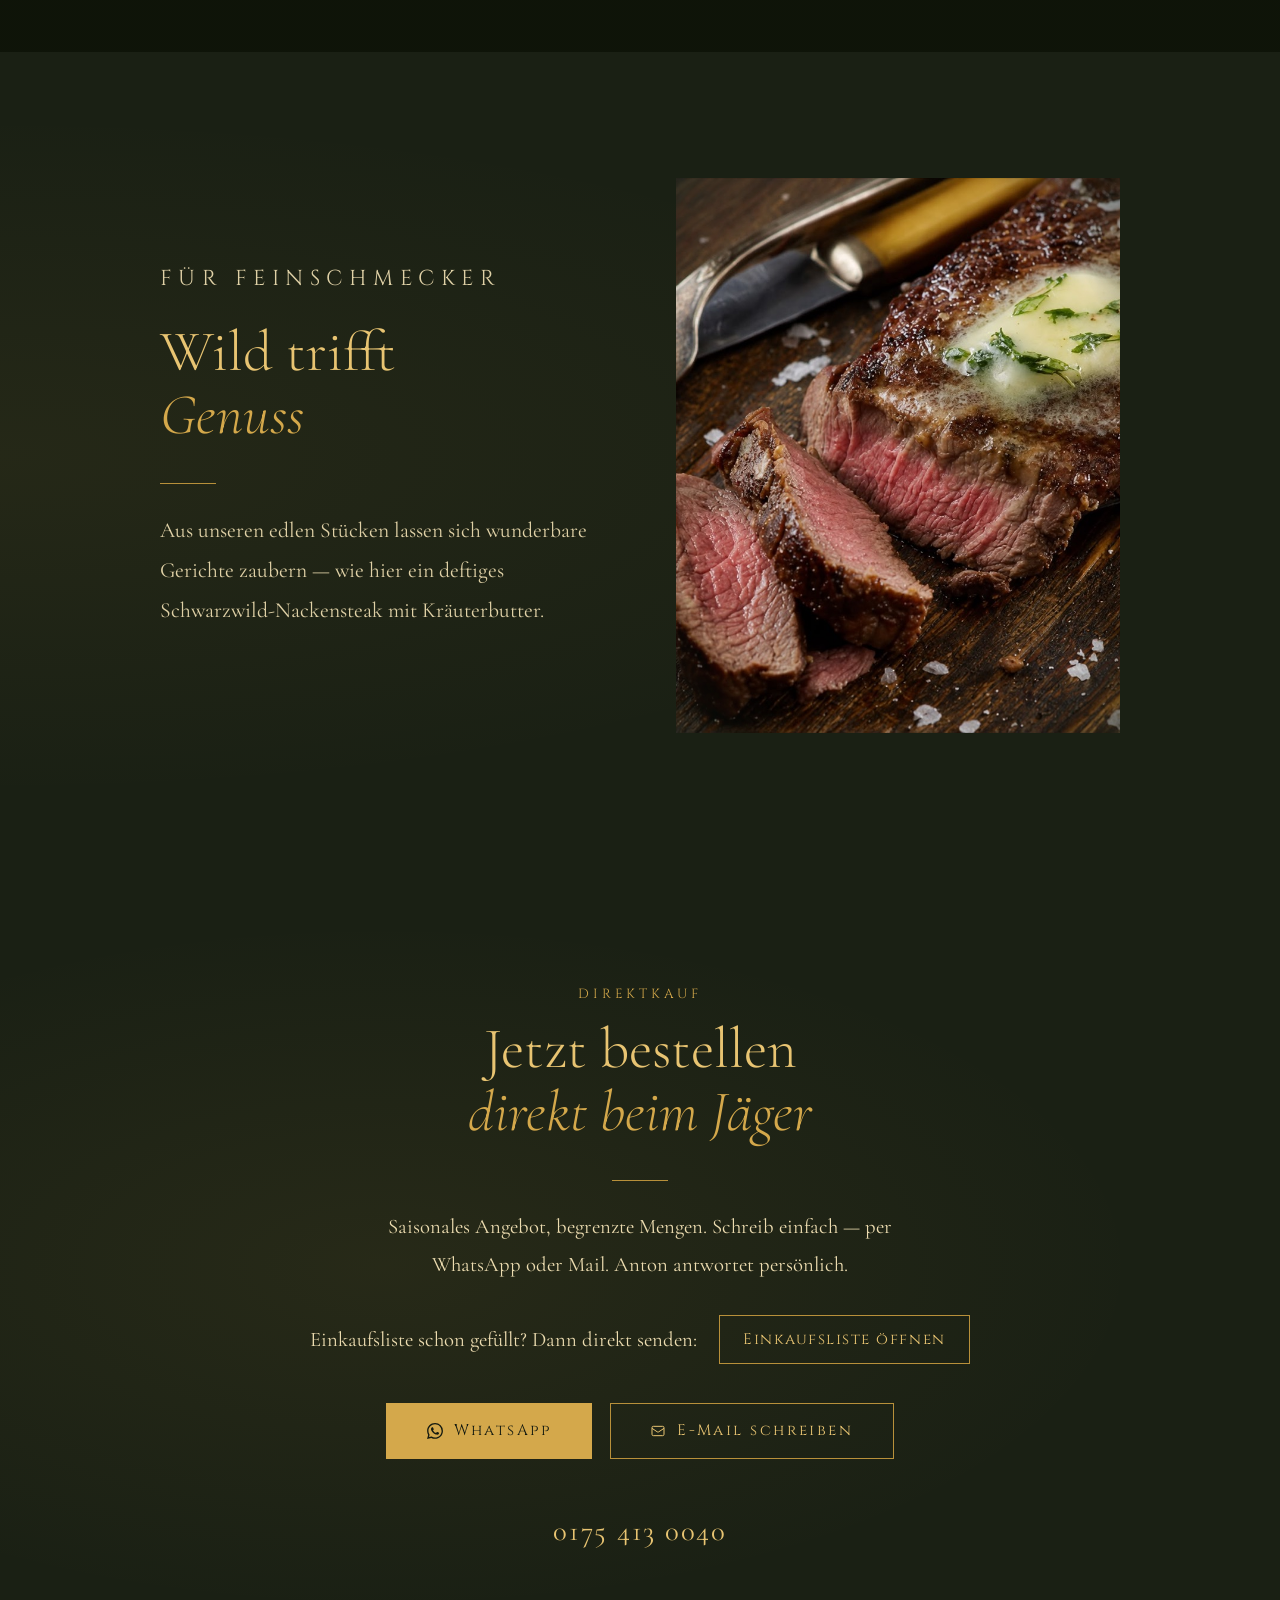
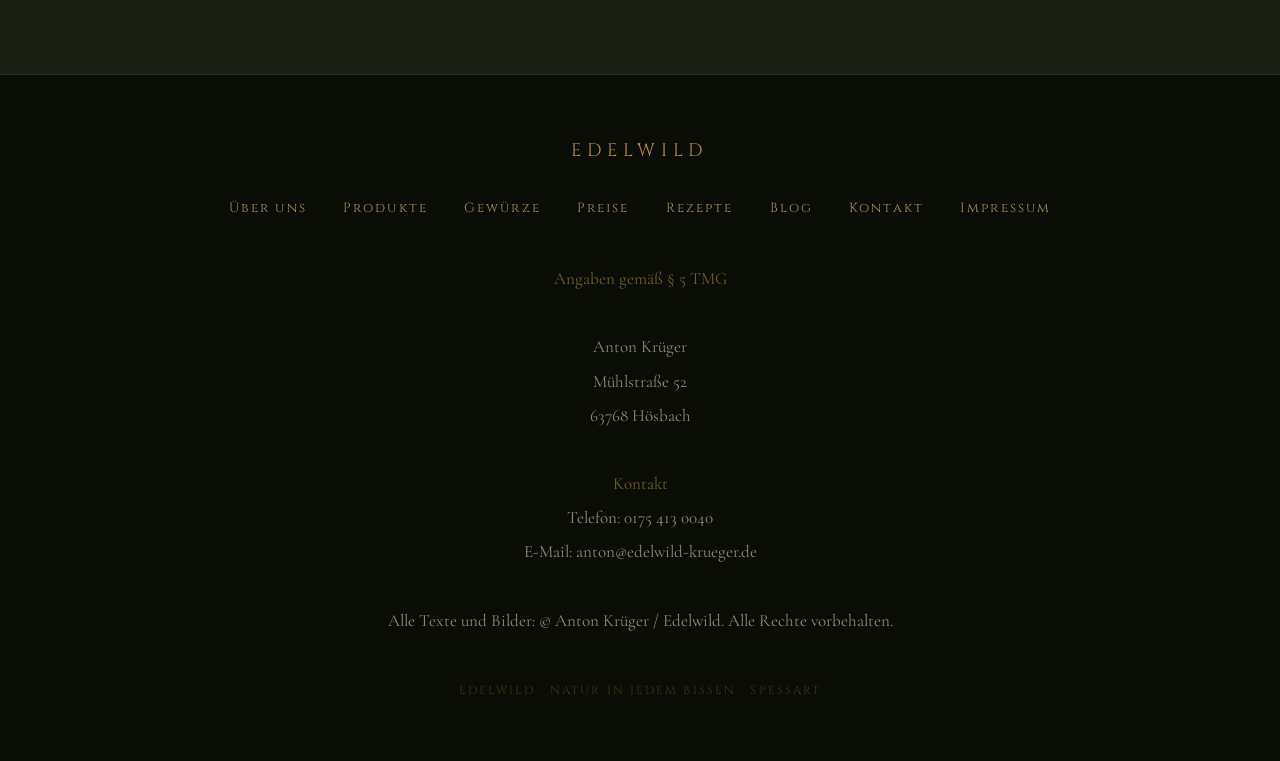
==== commit 6ebc9db4: "Review-Fixes: Sitemap/robots auf edelwild-krueger.de, Liste leeren nach Bestellung, Häkchen nicht ge" ====
--- a/index.html
+++ b/index.html
@@ -90,7 +90,7 @@
   <link rel="preconnect" href="https://fonts.googleapis.com" />
   <link rel="preconnect" href="https://fonts.gstatic.com" crossorigin />
   <link href="https://fonts.googleapis.com/css2?family=Cormorant+Garamond:ital,wght@0,300;0,400;0,600;1,300;1,400&family=Cinzel:wght@400;600&display=swap" rel="stylesheet" />
-  <link rel="stylesheet" href="/bestellzettel.css?v=20261115c" />
+  <link rel="stylesheet" href="/bestellzettel.css?v=20261115d" />
   <style>
     :root {
       --forest:     #141a10;
@@ -901,7 +901,7 @@
 <section id="kontakt">
   <div class="container">
     <p class="section-label reveal">Direktkauf</p>
-    <h2 class="section-title reveal">Jetzt bestellen<br><em>oder anfragen</em></h2>
+    <h2 class="section-title reveal">Jetzt bestellen<br><em>direkt beim Jäger</em></h2>
     <div class="divider center reveal"></div>
     <p class="contact-intro reveal">Saisonales Angebot, begrenzte Mengen. Schreib einfach — per WhatsApp oder Mail. Anton antwortet persönlich.</p>
     <div class="contact-zettel reveal">
@@ -950,61 +950,7 @@
   <p class="footer-copy">EDELWILD · NATUR IN JEDEM BISSEN · SPESSART</p>
 </footer>
 
-<script>
-  // Nav scroll state
-  const nav = document.getElementById('nav');
-  window.addEventListener('scroll', () => {
-    nav.classList.toggle('scrolled', window.scrollY > 60);
-  }, { passive: true });
-
-  // Lazy-load background images via data-src
-  function loadBgImages() {
-    document.querySelectorAll('[data-src]').forEach(el => {
-      const src = el.dataset.src;
-      const img = new Image();
-      img.onload = () => {
-        el.style.backgroundImage = `url('${src}')`;
-        el.dataset.loaded = '';
-      };
-      img.src = src;
-    });
-  }
-  if ('requestIdleCallback' in window) {
-    requestIdleCallback(loadBgImages);
-  } else {
-    window.addEventListener('load', loadBgImages);
-  }
-
-  // Burger menu
-  const burger = document.getElementById('nav-burger');
-  const navLinks = document.querySelector('.nav-links');
-  if (burger && navLinks) {
-    burger.addEventListener('click', () => {
-      burger.classList.toggle('open');
-      navLinks.classList.toggle('open');
-      burger.setAttribute('aria-label', navLinks.classList.contains('open') ? 'Menü schließen' : 'Menü öffnen');
-    });
-    navLinks.querySelectorAll('a').forEach(a => {
-      a.addEventListener('click', () => {
-        burger.classList.remove('open');
-        navLinks.classList.remove('open');
-        burger.setAttribute('aria-label', 'Menü öffnen');
-      });
-    });
-  }
-
-  // Scroll reveal
-  const reveals = document.querySelectorAll('.reveal');
-  const observer = new IntersectionObserver((entries) => {
-    entries.forEach((e, i) => {
-      if (e.isIntersecting) {
-        setTimeout(() => e.target.classList.add('visible'), i * 75);
-        observer.unobserve(e.target);
-      }
-    });
-  }, { threshold: 0.1 });
-  reveals.forEach(el => observer.observe(el));
-</script>
-<script defer src="/bestellzettel.js?v=20261115c"></script>
+<script defer src="/site.js?v=20261115d"></script>
+<script defer src="/bestellzettel.js?v=20261115d"></script>
 </body>
 </html>
--- a/bestellzettel.css
+++ b/bestellzettel.css
@@ -390,3 +390,8 @@
   from { opacity: 0; transform: translate(-50%, 12px); }
   to { opacity: 1; transform: translate(-50%, 0); }
 }
+
+.bz-clear { background: none; border: none; color: var(--gold-light); opacity: 0.7; font-family: 'Cormorant Garamond', serif; font-size: 1rem; text-decoration: underline; cursor: pointer; margin-top: 0.9rem; padding: 0.4rem 0; }
+.bz-clear:hover, .bz-clear:focus-visible { opacity: 1; outline: none; }
+.bz-sent { margin-top: 1rem; padding: 0.9rem 1rem; border: 1px solid rgba(212,168,75,0.45); background: rgba(212,168,75,0.08); font-size: 1rem; line-height: 1.5; }
+.bz-sent p { margin-bottom: 0.7rem; }
